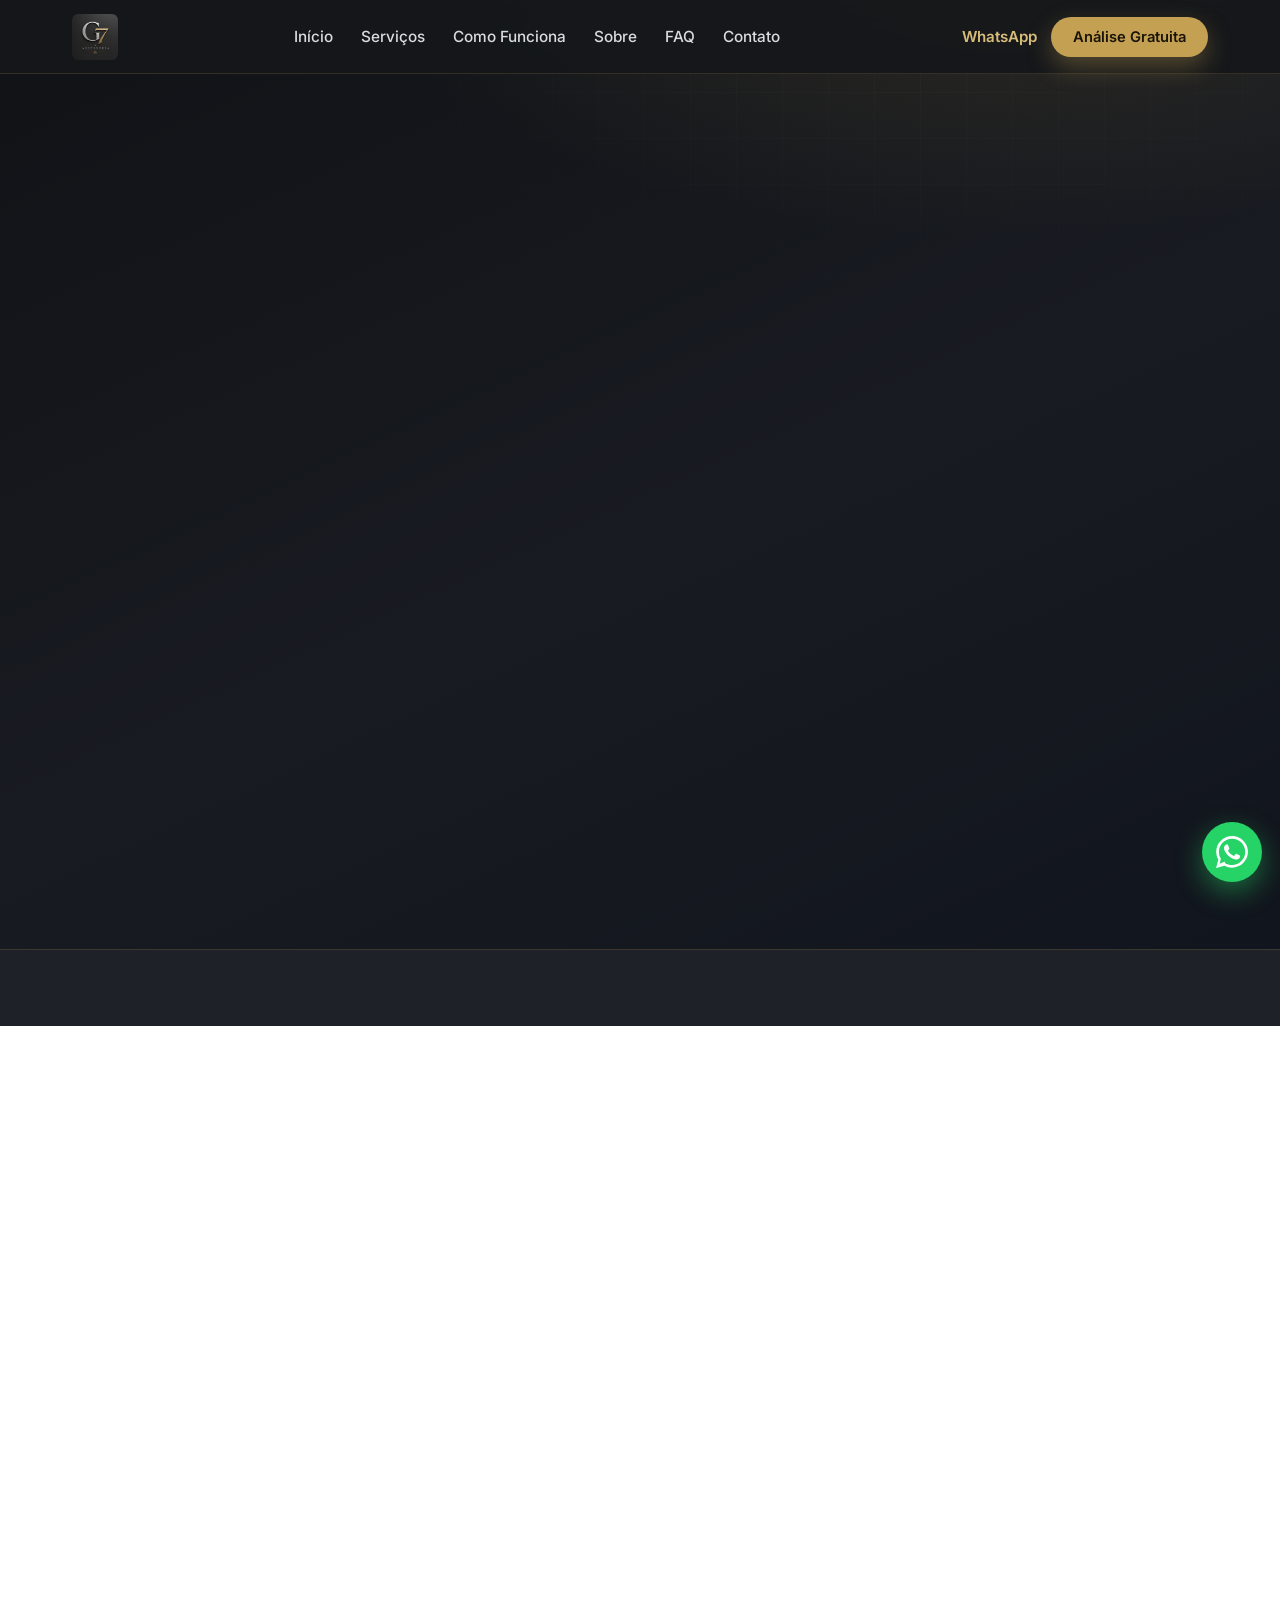
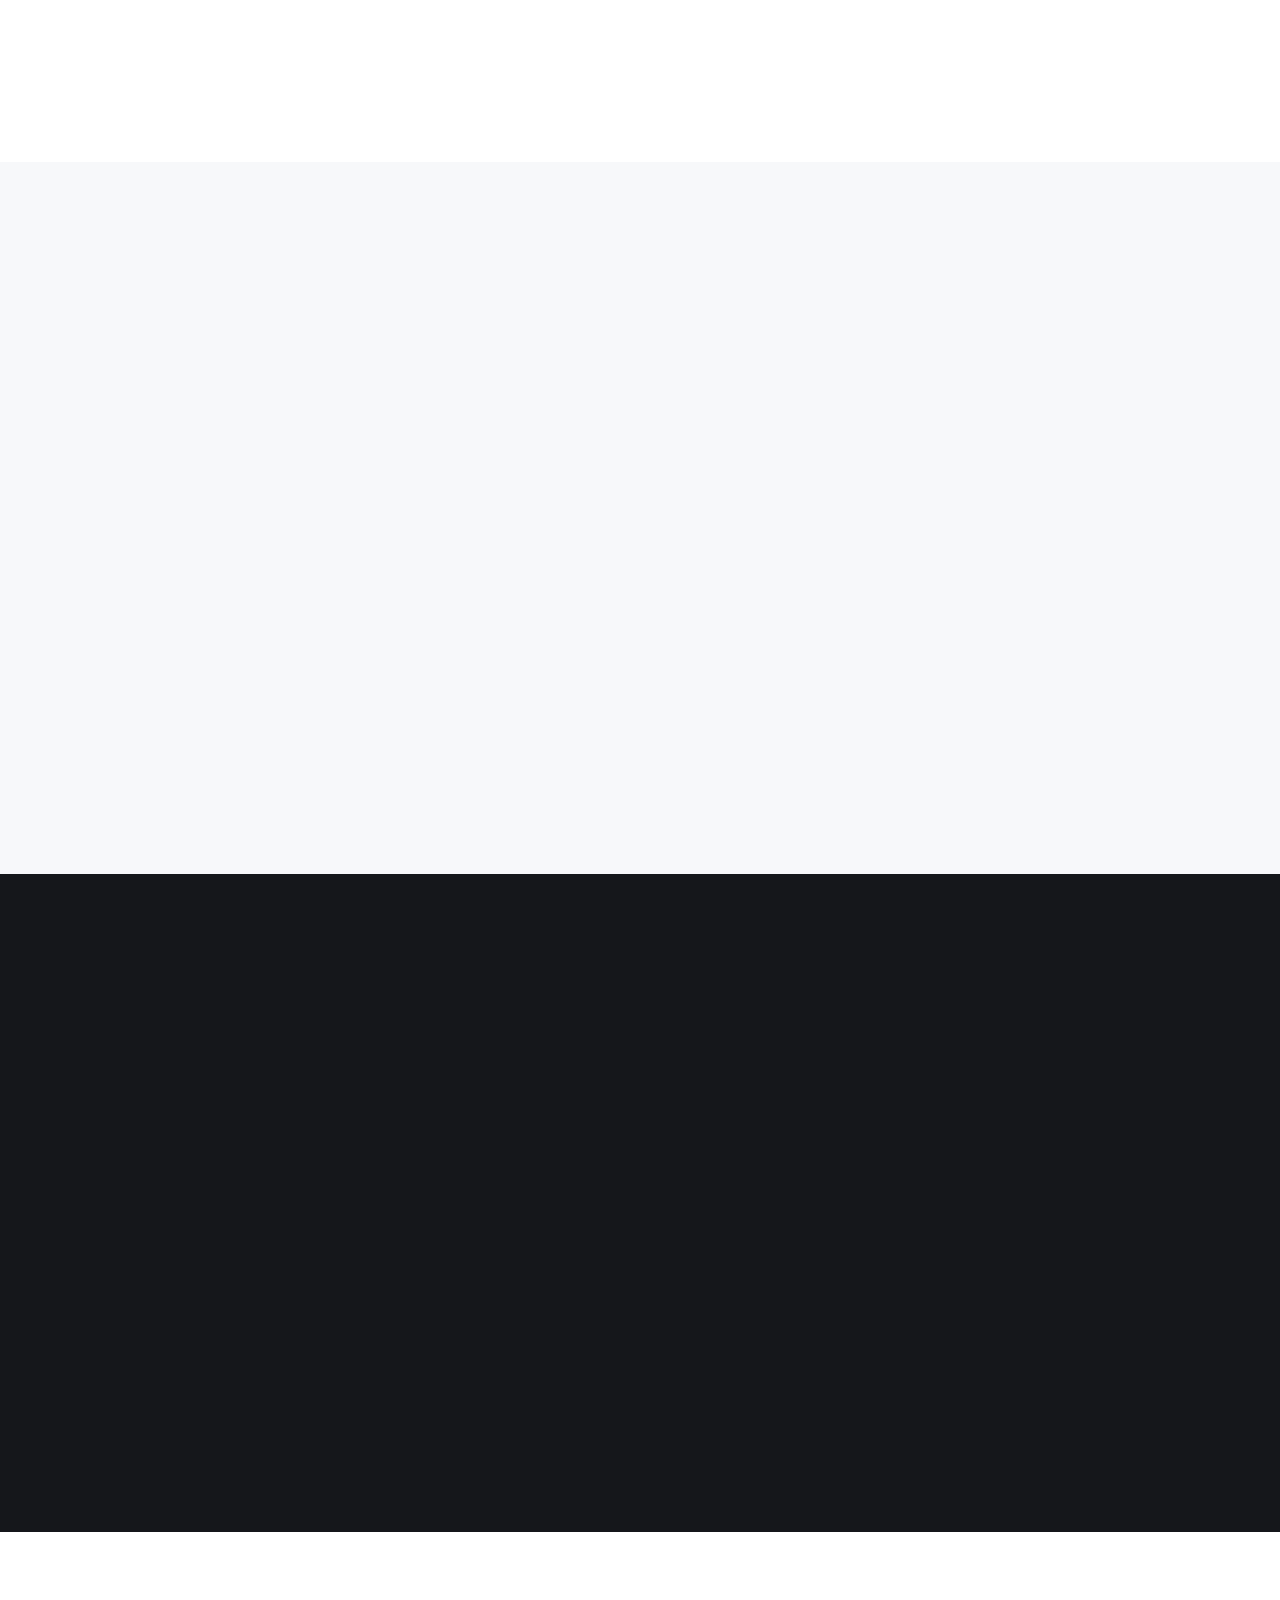
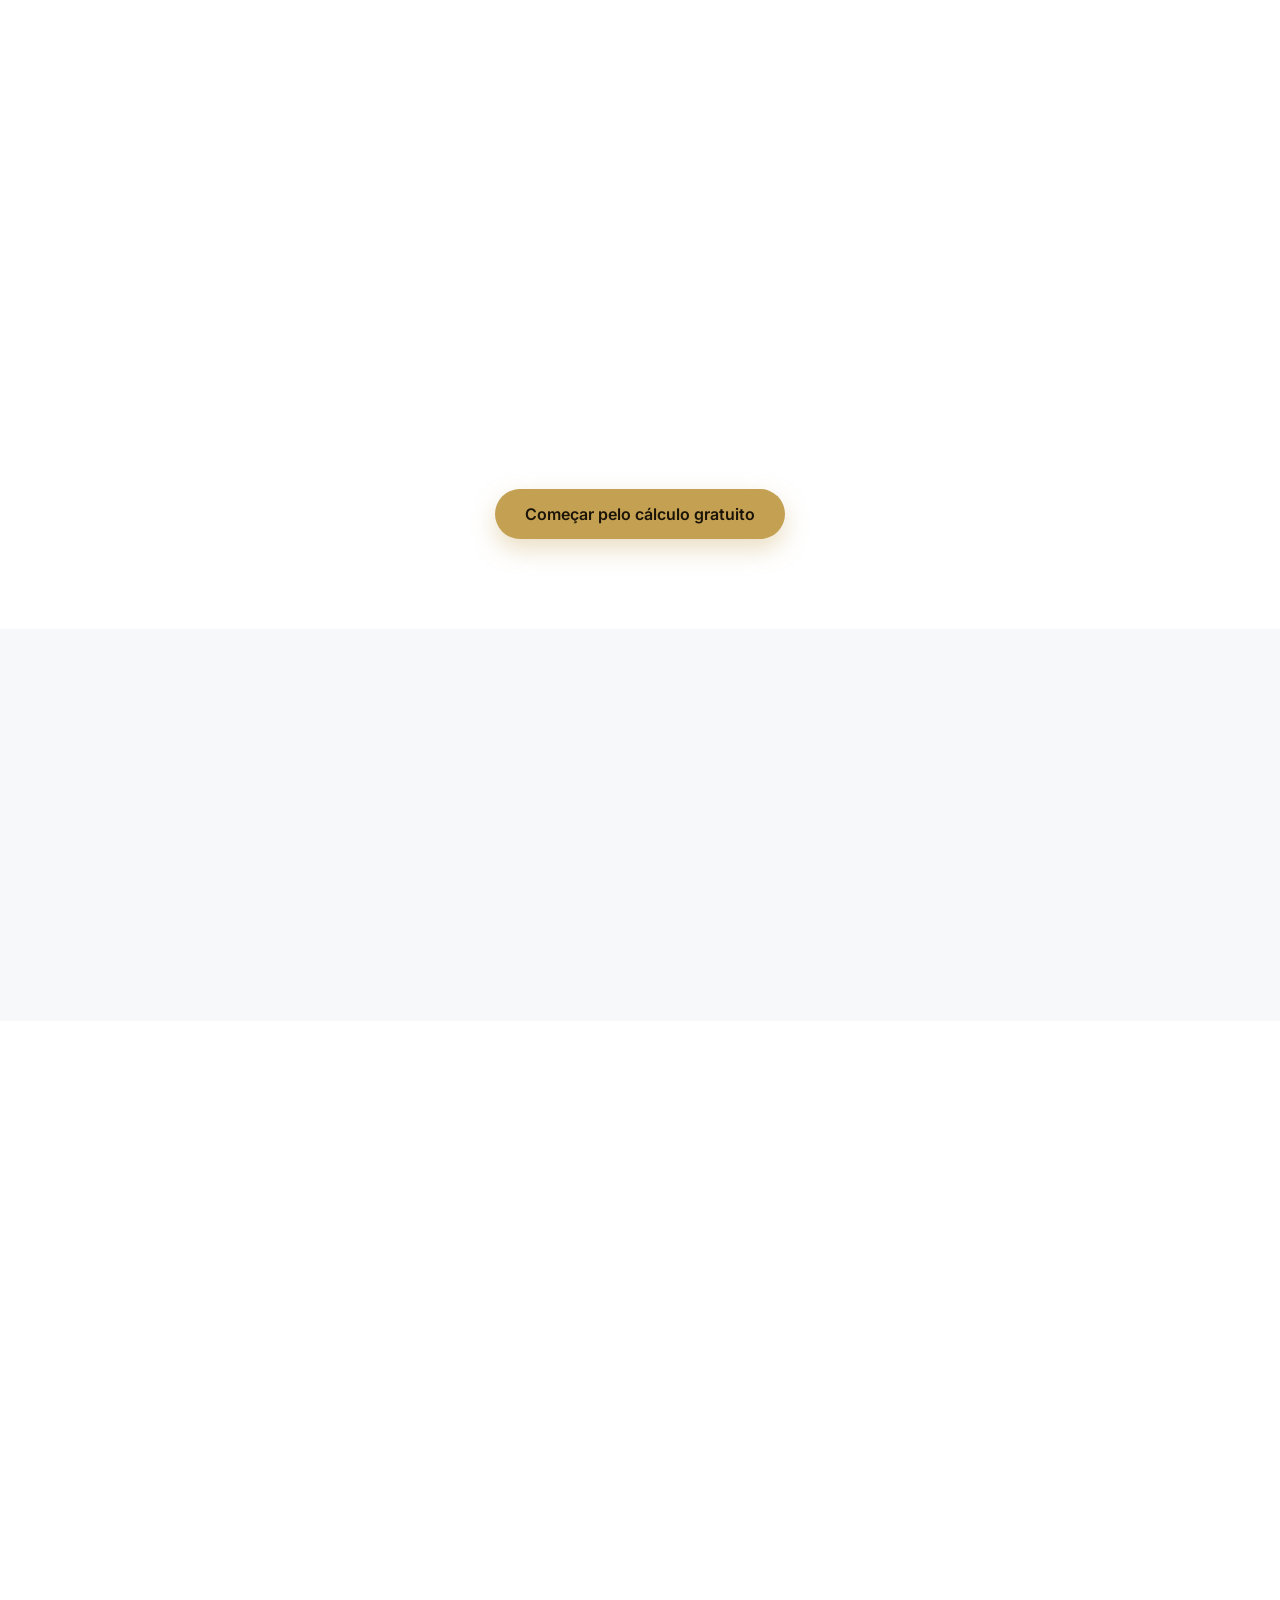
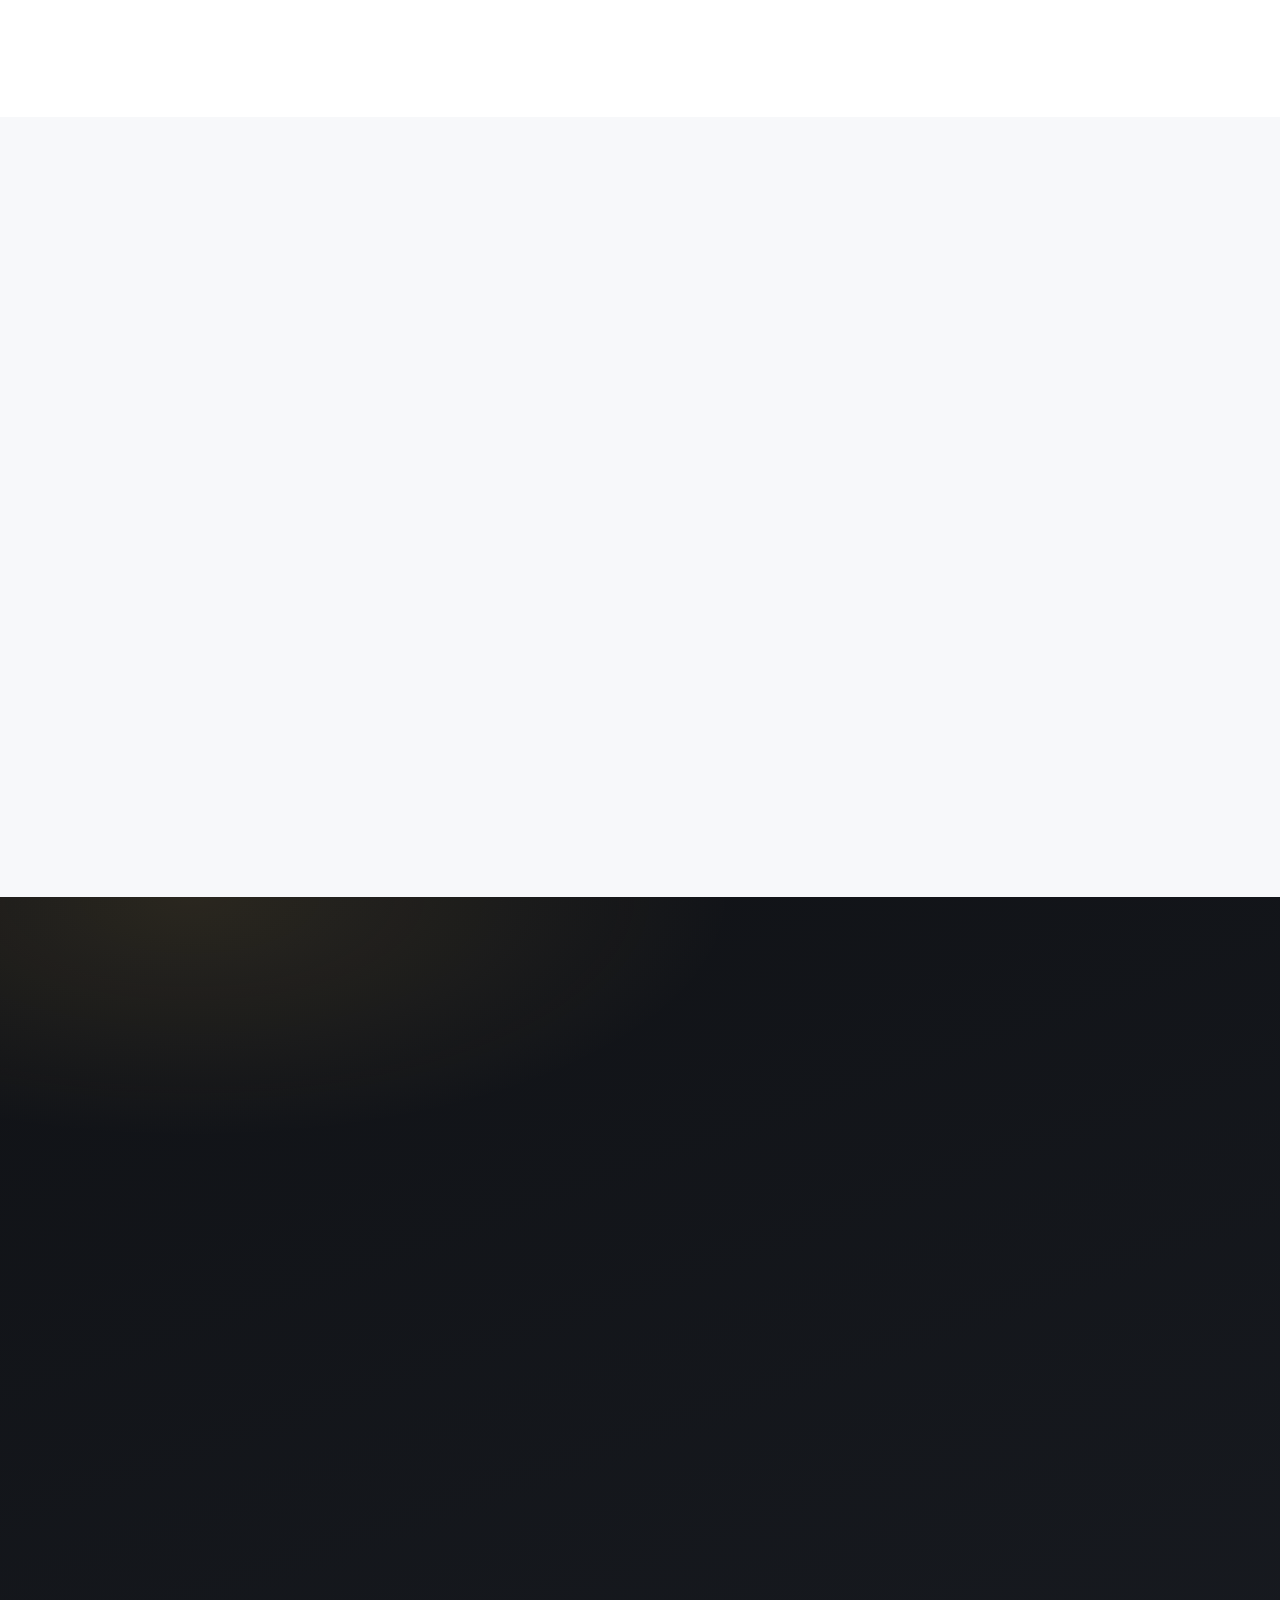
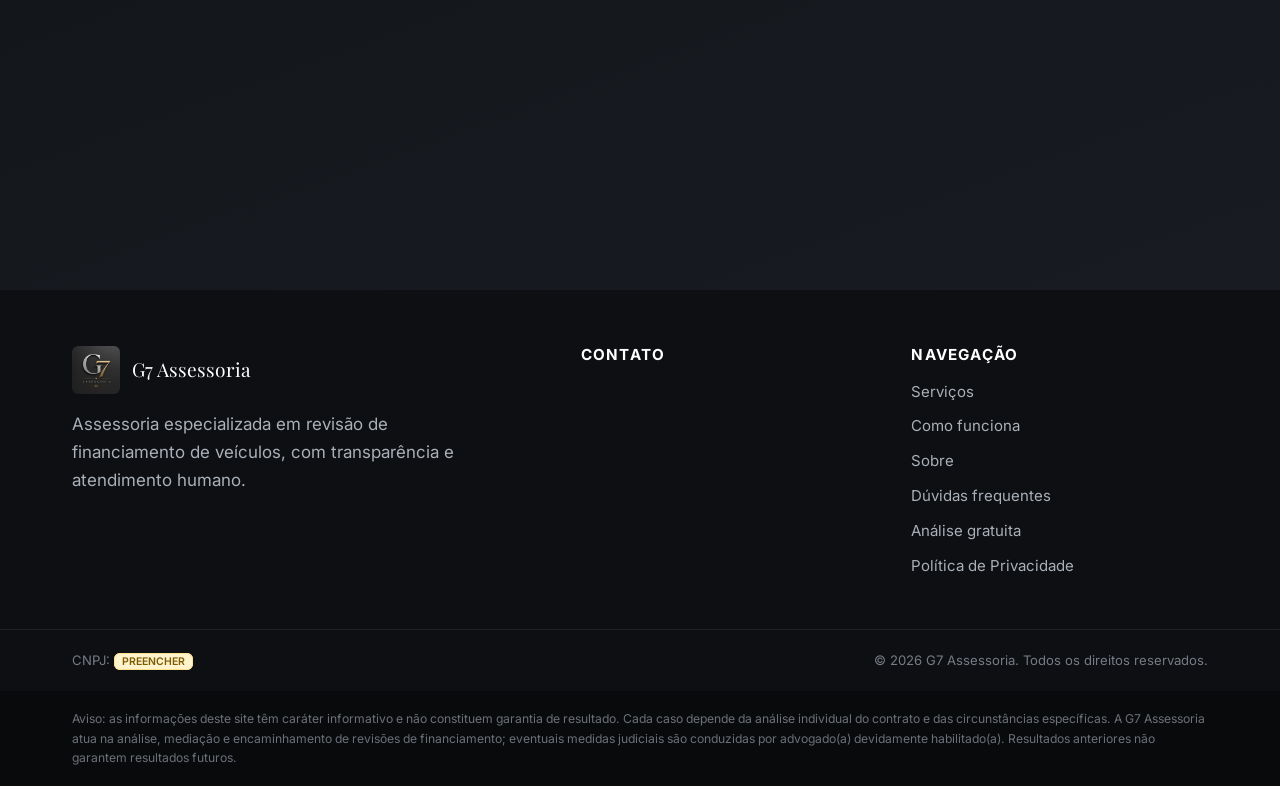
==== index.html @ 0d5e8b27 "Add files via upload" ====
<!DOCTYPE html>
<html lang="pt-BR">
<head>
  <meta charset="UTF-8" />
  <meta name="viewport" content="width=device-width, initial-scale=1.0" />

  <!-- ====================== SEO ====================== -->
  <title>G7 Assessoria | Revisão de Juros Abusivos em Financiamento de Veículos</title>
  <meta name="description" content="Paga juros abusivos no financiamento do seu carro? A G7 Assessoria faz a análise gratuita do seu contrato e atua em ação revisional, busca e apreensão, quitação com desconto e acordo com bancos. Fale agora." />
  <meta name="robots" content="index, follow" />
  <link rel="canonical" href="https://www.g7assessoria.com.br/" />
  <meta name="theme-color" content="#15171b" />

  <!-- Open Graph / redes sociais -->
  <meta property="og:type" content="website" />
  <meta property="og:locale" content="pt_BR" />
  <meta property="og:site_name" content="G7 Assessoria" />
  <meta property="og:title" content="Revisão de Juros Abusivos em Financiamento | G7 Assessoria" />
  <meta property="og:description" content="Análise gratuita do seu contrato de financiamento. Reduza parcelas, evite a perda do veículo e regularize sua situação com assessoria especializada." />
  <meta property="og:url" content="https://www.g7assessoria.com.br/" />
  <meta property="og:image" content="https://www.g7assessoria.com.br/./og-image.jpg" />
  <meta property="og:image:width" content="1200" />
  <meta property="og:image:height" content="630" />
  <meta name="twitter:card" content="summary_large_image" />
  <meta name="twitter:image" content="https://www.g7assessoria.com.br/./og-image.jpg" />

  <!-- Favicons -->
  <link rel="icon" href="./favicon.ico" sizes="any" />
  <link rel="icon" type="image/png" sizes="32x32" href="./favicon-32.png" />
  <link rel="apple-touch-icon" sizes="180x180" href="./favicon-180.png" />

  <!-- Fontes -->
  <link rel="preconnect" href="https://fonts.googleapis.com" />
  <link rel="preconnect" href="https://fonts.gstatic.com" crossorigin />
  <link href="https://fonts.googleapis.com/css2?family=Inter:wght@400;500;600;700&family=Playfair+Display:wght@600;700&display=swap" rel="stylesheet" />

  <link rel="stylesheet" href="styles.css" />

  <!-- ============ Dados estruturados (Schema.org) ============
       NOTA: telefone, e-mail, endereço e CNPJ são preenchidos pelo main.js
       a partir de config.js. Ajuste o JSON-LD ao publicar com dados reais. -->
  <script type="application/ld+json" id="schema-org">
  {
    "@context": "https://schema.org",
    "@type": "LegalService",
    "name": "G7 Assessoria",
    "description": "Assessoria e mediação em revisão de juros abusivos de financiamentos, com foco em financiamento de veículos.",
    "url": "https://www.g7assessoria.com.br/",
    "image": "https://www.g7assessoria.com.br/./logo-g7.jpeg",
    "priceRange": "Análise gratuita",
    "areaServed": "BR",
    "serviceType": ["Ação revisional", "Busca e apreensão", "Quitação de financiamento", "Mediação e acordo extrajudicial"]
  }
  </script>

  <!-- ============ Google Tag Manager (ID injetado por config.js) ============ -->
  <!-- O snippet completo é inserido automaticamente quando rastreamento.gtmId estiver preenchido em config.js -->
</head>

<body>
  <!-- GTM noscript (ativado via config) -->
  <noscript id="gtm-noscript"></noscript>

  <!-- ============================ HEADER ============================ -->
  <header class="header" id="topo">
    <div class="container header__inner">
      <a href="#topo" class="header__logo" aria-label="G7 Assessoria — início">
        <img src="./logo-g7.jpeg" alt="Logotipo G7 Assessoria" />
      </a>

      <nav class="nav" aria-label="Menu principal">
        <a href="#topo">Início</a>
        <a href="#servicos">Serviços</a>
        <a href="#como-funciona">Como Funciona</a>
        <a href="#sobre">Sobre</a>
        <a href="#faq">FAQ</a>
        <a href="#contato">Contato</a>
      </nav>

      <div class="header__cta">
        <a href="#" class="header__phone" data-wa-link aria-label="Falar no WhatsApp">
          <svg viewBox="0 0 24 24" fill="currentColor" aria-hidden="true"><path d="M.057 24l1.687-6.163a11.867 11.867 0 01-1.587-5.946C.16 5.335 5.495 0 12.05 0a11.82 11.82 0 018.413 3.488 11.82 11.82 0 013.48 8.414c-.003 6.557-5.338 11.892-11.893 11.892a11.9 11.9 0 01-5.688-1.448L.057 24zm6.597-3.807c1.676.995 3.276 1.591 5.392 1.592 5.448 0 9.886-4.434 9.889-9.885.002-5.462-4.415-9.89-9.881-9.892-5.452 0-9.887 4.434-9.889 9.884a9.86 9.86 0 001.51 5.26l-.999 3.648 3.978-1.607zm11.387-5.464c-.074-.124-.272-.198-.57-.347-.297-.149-1.758-.868-2.031-.967-.272-.099-.47-.149-.669.149-.198.297-.768.967-.941 1.165-.173.198-.347.223-.644.074-.297-.149-1.255-.462-2.39-1.475-.883-.788-1.48-1.761-1.653-2.059-.173-.297-.018-.458.13-.606.134-.133.297-.347.446-.521.151-.172.2-.296.3-.495.099-.198.05-.372-.025-.521-.075-.148-.669-1.611-.916-2.206-.242-.579-.487-.501-.669-.51l-.57-.01c-.198 0-.52.074-.792.372s-1.04 1.016-1.04 2.479 1.065 2.876 1.213 3.074c.149.198 2.095 3.2 5.076 4.487.709.306 1.263.489 1.694.626.712.226 1.36.194 1.872.118.571-.085 1.758-.719 2.006-1.413.247-.694.247-1.289.173-1.413z"/></svg>
          <span data-wa-display>WhatsApp</span>
        </a>
        <a href="#contato" class="btn btn--primary">Análise Gratuita</a>
      </div>

      <button class="burger" id="burger" aria-label="Abrir menu" aria-expanded="false" aria-controls="mobile-nav">
        <span></span><span></span><span></span>
      </button>
    </div>
  </header>

  <nav class="mobile-nav" id="mobile-nav" aria-label="Menu mobile">
    <a href="#topo">Início</a>
    <a href="#servicos">Serviços</a>
    <a href="#como-funciona">Como Funciona</a>
    <a href="#sobre">Sobre</a>
    <a href="#faq">FAQ</a>
    <a href="#contato">Contato</a>
    <a href="#contato" class="btn btn--primary btn--block">Análise Gratuita</a>
  </nav>

  <main>
    <!-- ============================ HERO ============================ -->
    <section class="hero">
      <div class="container hero__grid">
        <div class="hero__content reveal">
          <span class="hero__badge">
            <svg viewBox="0 0 24 24" fill="currentColor" aria-hidden="true"><path d="M12 1l9 4v6c0 5-3.8 9.7-9 11-5.2-1.3-9-6-9-11V5l9-4zm0 2.2L5 6.3V11c0 4 2.9 7.8 7 8.9 4.1-1.1 7-4.9 7-8.9V6.3l-7-3.1z"/></svg>
            Análise sem compromisso · Atendimento humano
          </span>
          <h1>Pare de pagar <em>juros abusivos</em> no financiamento do seu veículo</h1>
          <p class="hero__sub">Revisamos seu contrato, identificamos cobranças indevidas e buscamos a redução das parcelas — com transparência e acompanhamento do início ao fim. A primeira análise é gratuita.</p>
          <div class="hero__actions">
            <a href="#" class="btn btn--whatsapp" data-wa-link>
              <svg viewBox="0 0 24 24" fill="currentColor" aria-hidden="true"><path d="M.057 24l1.687-6.163a11.867 11.867 0 01-1.587-5.946C.16 5.335 5.495 0 12.05 0a11.82 11.82 0 018.413 3.488 11.82 11.82 0 013.48 8.414c-.003 6.557-5.338 11.892-11.893 11.892a11.9 11.9 0 01-5.688-1.448L.057 24zm6.597-3.807c1.676.995 3.276 1.591 5.392 1.592 5.448 0 9.886-4.434 9.889-9.885.002-5.462-4.415-9.89-9.881-9.892-5.452 0-9.887 4.434-9.889 9.884a9.86 9.86 0 001.51 5.26l-.999 3.648 3.978-1.607zm11.387-5.464c-.074-.124-.272-.198-.57-.347-.297-.149-1.758-.868-2.031-.967-.272-.099-.47-.149-.669.149-.198.297-.768.967-.941 1.165-.173.198-.347.223-.644.074-.297-.149-1.255-.462-2.39-1.475-.883-.788-1.48-1.761-1.653-2.059-.173-.297-.018-.458.13-.606.134-.133.297-.347.446-.521.151-.172.2-.296.3-.495.099-.198.05-.372-.025-.521-.075-.148-.669-1.611-.916-2.206-.242-.579-.487-.501-.669-.51l-.57-.01c-.198 0-.52.074-.792.372s-1.04 1.016-1.04 2.479 1.065 2.876 1.213 3.074c.149.198 2.095 3.2 5.076 4.487.709.306 1.263.489 1.694.626.712.226 1.36.194 1.872.118.571-.085 1.758-.719 2.006-1.413.247-.694.247-1.289.173-1.413z"/></svg>
              Falar no WhatsApp
            </a>
            <a href="#contato" class="btn btn--ghost">Solicitar análise gratuita</a>
          </div>
          <div class="hero__seals">
            <span class="hero__seal"><svg viewBox="0 0 24 24" fill="none" stroke="currentColor" stroke-width="2"><path d="M20 6L9 17l-5-5"/></svg> Sem custo para analisar seu contrato</span>
            <span class="hero__seal"><svg viewBox="0 0 24 24" fill="none" stroke="currentColor" stroke-width="2"><path d="M12 1l9 4v6c0 5-3.8 9.7-9 11-5.2-1.3-9-6-9-11V5l9-4z"/></svg> Seus dados protegidos (LGPD)</span>
            <span class="hero__seal"><svg viewBox="0 0 24 24" fill="none" stroke="currentColor" stroke-width="2"><circle cx="12" cy="12" r="9"/><path d="M12 7v5l3 2"/></svg> Atendimento rápido e direto</span>
          </div>
        </div>

        <aside class="hero__visual reveal" aria-label="Resumo da revisão">
          <div class="card-title">O que a revisão pode incluir</div>
          <div class="hero__stat-row"><i class="hr-ico"><svg viewBox="0 0 24 24" fill="none" stroke="currentColor" stroke-width="2"><path d="M3 17l6-6 4 4 8-8M21 7v6m0-6h-6"/></svg></i><span>Redução do valor das parcelas em casos de juros acima do praticado pelo mercado</span></div>
          <div class="hero__stat-row"><i class="hr-ico"><svg viewBox="0 0 24 24" fill="none" stroke="currentColor" stroke-width="2"><rect x="3" y="11" width="18" height="10" rx="2"/><path d="M7 11V7a5 5 0 0110 0v4"/></svg></i><span>Suspensão de busca e apreensão e defesa do seu veículo</span></div>
          <div class="hero__stat-row"><i class="hr-ico"><svg viewBox="0 0 24 24" fill="none" stroke="currentColor" stroke-width="2"><path d="M12 1v22M17 5H9.5a3.5 3.5 0 000 7h5a3.5 3.5 0 010 7H6"/></svg></i><span>Quitação do financiamento com possibilidade de desconto</span></div>
          <div class="hero__stat-row"><i class="hr-ico"><svg viewBox="0 0 24 24" fill="none" stroke="currentColor" stroke-width="2"><path d="M17 11a5 5 0 10-10 0M2 21a8 8 0 0120 0M9 7h6"/></svg></i><span>Acordo direto com o banco por mediação extrajudicial</span></div>
          <p class="hero__placeholder-note">Os resultados variam conforme a análise de cada contrato.</p>
        </aside>
      </div>
    </section>

    <!-- ===================== BARRA DE CREDIBILIDADE ===================== -->
    <section class="credbar" aria-label="Indicadores de credibilidade">
      <div class="container">
        <div class="credbar__grid reveal" id="credbar-grid">
          <!-- Conteúdo gerado por main.js a partir de config.estatisticas.
               Se as estatísticas reais não estiverem ativadas, mostra mensagens
               qualitativas honestas (sem números inventados). -->
        </div>
      </div>
    </section>

    <!-- ============================ PROBLEMA ============================ -->
    <section class="section" id="problema">
      <div class="container problem__grid">
        <div class="reveal">
          <span class="eyebrow">Entenda o problema</span>
          <h2>O que são juros abusivos no financiamento?</h2>
          <p class="lead">Muitos contratos de financiamento de veículos trazem taxas de juros acima da média praticada pelo mercado e cobranças que nem sempre são devidas. Com o tempo, isso faz a dívida crescer muito além do valor real do bem.</p>
          <ul class="problem__list">
            <li><svg viewBox="0 0 24 24" fill="none" stroke="currentColor" stroke-width="2"><path d="M12 9v4m0 4h.01M10.3 3.9L1.8 18a2 2 0 001.7 3h17a2 2 0 001.7-3L14.7 3.9a2 2 0 00-3.4 0z"/></svg> Taxa de juros acima do índice médio divulgado pelo Banco Central</li>
            <li><svg viewBox="0 0 24 24" fill="none" stroke="currentColor" stroke-width="2"><path d="M12 9v4m0 4h.01M10.3 3.9L1.8 18a2 2 0 001.7 3h17a2 2 0 001.7-3L14.7 3.9a2 2 0 00-3.4 0z"/></svg> Tarifas e seguros embutidos sem informação clara (TAC, registro, seguros)</li>
            <li><svg viewBox="0 0 24 24" fill="none" stroke="currentColor" stroke-width="2"><path d="M12 9v4m0 4h.01M10.3 3.9L1.8 18a2 2 0 001.7 3h17a2 2 0 001.7-3L14.7 3.9a2 2 0 00-3.4 0z"/></svg> Capitalização de juros (juros sobre juros) sem previsão adequada</li>
            <li><svg viewBox="0 0 24 24" fill="none" stroke="currentColor" stroke-width="2"><path d="M12 9v4m0 4h.01M10.3 3.9L1.8 18a2 2 0 001.7 3h17a2 2 0 001.7-3L14.7 3.9a2 2 0 00-3.4 0z"/></svg> Parcelas que pesam cada vez mais no orçamento e risco de busca e apreensão</li>
          </ul>
          <a href="#contato" class="btn btn--primary">Quero saber se pago juros abusivos</a>
        </div>
        <div class="fact-box reveal">
          <h3>Como saber se o seu caso se aplica?</h3>
          <p>Só é possível confirmar abusividade analisando o seu contrato e comparando a taxa cobrada com a média de mercado da época da contratação.</p>
          <p>Por isso oferecemos a <strong>análise gratuita</strong>: avaliamos o seu contrato, explicamos de forma simples o que encontramos e só seguimos adiante se houver fundamento — sempre com a sua decisão.</p>
          <p style="margin:0;"><strong>Sem análise, ninguém pode prometer redução.</strong> Desconfie de quem garante resultado antes de olhar o contrato.</p>
        </div>
      </div>
    </section>

    <!-- ============================ SERVIÇOS ============================ -->
    <section class="section bg-light" id="servicos">
      <div class="container">
        <div class="center reveal" style="margin-bottom:42px;">
          <span class="eyebrow">Nossos serviços</span>
          <h2>Como podemos ajudar você</h2>
          <p class="lead">Atuação especializada em todas as frentes da revisão de financiamento de veículos.</p>
        </div>
        <div class="grid grid--4">
          <article class="card reveal">
            <div class="card__icon"><svg viewBox="0 0 24 24" fill="none" stroke="currentColor" stroke-width="1.8"><path d="M3 6h18M7 12h10M10 18h4"/></svg></div>
            <h3>Ação Revisional</h3>
            <p>Revisão judicial do contrato para questionar juros e tarifas abusivas e buscar a redução das parcelas e do saldo devedor.</p>
          </article>
          <article class="card reveal">
            <div class="card__icon"><svg viewBox="0 0 24 24" fill="none" stroke="currentColor" stroke-width="1.8"><rect x="3" y="11" width="18" height="10" rx="2"/><path d="M7 11V7a5 5 0 0110 0v4"/></svg></div>
            <h3>Busca e Apreensão</h3>
            <p>Atuação para suspender a busca e apreensão e defender a permanência do veículo com você enquanto o caso é discutido.</p>
          </article>
          <article class="card reveal">
            <div class="card__icon"><svg viewBox="0 0 24 24" fill="none" stroke="currentColor" stroke-width="1.8"><path d="M12 1v22M17 5H9.5a3.5 3.5 0 000 7h5a3.5 3.5 0 010 7H6"/></svg></div>
            <h3>Quitação de Financiamento</h3>
            <p>Negociação para quitar o financiamento de forma antecipada, com possibilidade de desconto sobre o saldo devedor.</p>
          </article>
          <article class="card reveal">
            <div class="card__icon"><svg viewBox="0 0 24 24" fill="none" stroke="currentColor" stroke-width="1.8"><path d="M17 11a5 5 0 10-10 0M2 21a8 8 0 0120 0M9 7h6"/></svg></div>
            <h3>Mediação e Acordo</h3>
            <p>Negociação direta com bancos e financeiras por via extrajudicial, buscando um acordo mais rápido e equilibrado.</p>
          </article>
        </div>
      </div>
    </section>

    <!-- ============================ BENEFÍCIOS ============================ -->
    <section class="section bg-dark" id="beneficios">
      <div class="container">
        <div class="center reveal" style="margin-bottom:42px;">
          <span class="eyebrow">Por que revisar</span>
          <h2>O que você pode conquistar</h2>
          <p class="lead" style="color:#c0c4cb;">Benefícios possíveis quando o contrato apresenta cobranças indevidas — cada caso depende da análise.</p>
        </div>
        <div class="grid grid--2">
          <div class="benefit reveal">
            <div class="benefit__icon"><svg viewBox="0 0 24 24" fill="none" stroke="currentColor" stroke-width="1.8"><path d="M12 1v22M17 5H9.5a3.5 3.5 0 000 7h5a3.5 3.5 0 010 7H6"/></svg></div>
            <div><h3>Economia real</h3><p>Possível redução das parcelas e do total pago, retirando do contrato o que é cobrado indevidamente.</p></div>
          </div>
          <div class="benefit reveal">
            <div class="benefit__icon"><svg viewBox="0 0 24 24" fill="none" stroke="currentColor" stroke-width="1.8"><path d="M5 11l1.5-4.5A2 2 0 018.4 5h7.2a2 2 0 011.9 1.5L19 11m-14 0h14m-14 0v6m14-6v6M7 17h.01M17 17h.01"/></svg></div>
            <div><h3>Não perder o veículo</h3><p>Atuação para suspender a busca e apreensão e manter o carro com você enquanto o caso é resolvido.</p></div>
          </div>
          <div class="benefit reveal">
            <div class="benefit__icon"><svg viewBox="0 0 24 24" fill="none" stroke="currentColor" stroke-width="1.8"><path d="M20 6L9 17l-5-5"/></svg></div>
            <div><h3>Sair da dívida</h3><p>Caminhos para renegociar, quitar com desconto ou reorganizar o financiamento de forma sustentável.</p></div>
          </div>
          <div class="benefit reveal">
            <div class="benefit__icon"><svg viewBox="0 0 24 24" fill="none" stroke="currentColor" stroke-width="1.8"><path d="M9 11l3 3L22 4M21 12v7a2 2 0 01-2 2H5a2 2 0 01-2-2V5a2 2 0 012-2h11"/></svg></div>
            <div><h3>Regularizar a situação</h3><p>Recuperar a tranquilidade financeira e voltar a ter previsibilidade no orçamento da família.</p></div>
          </div>
        </div>
      </div>
    </section>

    <!-- ============================ COMO FUNCIONA ============================ -->
    <section class="section" id="como-funciona">
      <div class="container">
        <div class="center reveal" style="margin-bottom:42px;">
          <span class="eyebrow">Passo a passo</span>
          <h2>Como funciona, do início ao acordo</h2>
          <p class="lead">Um processo simples e transparente. Você acompanha cada etapa.</p>
        </div>
        <div class="steps">
          <div class="step reveal"><div class="step__num">1</div><h3>Cálculo gratuito</h3><p>Você envia os dados do financiamento e fazemos o cálculo inicial sem nenhum custo.</p></div>
          <div class="step reveal"><div class="step__num">2</div><h3>Análise do contrato</h3><p>Avaliamos o contrato, comparamos as taxas e identificamos eventuais cobranças indevidas.</p></div>
          <div class="step reveal"><div class="step__num">3</div><h3>Proposta clara</h3><p>Explicamos o que encontramos, os caminhos possíveis e os custos — sem letras miúdas.</p></div>
          <div class="step reveal"><div class="step__num">4</div><h3>Acordo ou ação</h3><p>Com sua autorização, buscamos o acordo com o banco ou damos entrada na medida adequada.</p></div>
        </div>
        <div class="center" style="margin-top:36px;">
          <a href="#contato" class="btn btn--primary">Começar pelo cálculo gratuito</a>
        </div>
      </div>
    </section>

    <!-- ============================ PROVA SOCIAL ============================ -->
    <section class="section bg-light" id="depoimentos">
      <div class="container">
        <div class="center reveal" style="margin-bottom:42px;">
          <span class="eyebrow">Quem já foi atendido</span>
          <h2>Depoimentos de clientes</h2>
          <p class="lead">Histórias reais de pessoas que recuperaram o controle da sua situação financeira.</p>
        </div>
        <div id="depoimentos-grid" class="grid grid--3 reveal">
          <!-- Preenchido por main.js a partir de config.depoimentos.
               Enquanto não houver depoimentos REAIS e AUTORIZADOS, mostra um aviso. -->
        </div>
      </div>
    </section>

    <!-- ============================ SOBRE ============================ -->
    <section class="section" id="sobre">
      <div class="container about__grid">
        <div class="reveal">
          <span class="eyebrow">Sobre a G7 Assessoria</span>
          <h2>Seriedade e transparência em cada caso</h2>
          <p class="lead">A G7 Assessoria nasceu para oferecer um atendimento diferente em um setor marcado pela desconfiança: análise honesta, linguagem clara e nenhuma promessa que não possa ser cumprida.</p>
          <p>Trabalhamos lado a lado com quem está endividado ou em risco de perder o veículo, sempre explicando cada passo antes de qualquer decisão. Nosso compromisso é com a sua confiança.</p>
          <ul class="about__points">
            <li><svg viewBox="0 0 24 24" fill="none" stroke="currentColor" stroke-width="2"><path d="M20 6L9 17l-5-5"/></svg> Análise gratuita e sem compromisso do seu contrato</li>
            <li><svg viewBox="0 0 24 24" fill="none" stroke="currentColor" stroke-width="2"><path d="M20 6L9 17l-5-5"/></svg> Comunicação clara, sem promessas irreais</li>
            <li><svg viewBox="0 0 24 24" fill="none" stroke="currentColor" stroke-width="2"><path d="M20 6L9 17l-5-5"/></svg> Acompanhamento humano em todas as etapas</li>
          </ul>
          <!-- Bloco do responsável técnico (OAB) — exibido por main.js se preenchido em config -->
          <div id="oab-badge-wrap"></div>
        </div>
        <div class="about__visual reveal">
          <div class="mission-label">Nossa missão</div>
          <blockquote>Devolver tranquilidade financeira a quem se sente sufocado por um financiamento, com transparência total e respeito em cada atendimento.</blockquote>
        </div>
      </div>
    </section>

    <!-- ============================ FAQ ============================ -->
    <section class="section bg-light" id="faq">
      <div class="container">
        <div class="center reveal" style="margin-bottom:42px;">
          <span class="eyebrow">Dúvidas frequentes</span>
          <h2>Perguntas que recebemos</h2>
        </div>
        <div class="faq reveal">
          <div class="faq__item">
            <button class="faq__q" aria-expanded="false">É seguro? Como sei que não é golpe?
              <svg class="chev" viewBox="0 0 24 24" fill="none" stroke="currentColor" stroke-width="2"><path d="M6 9l6 6 6-6"/></svg></button>
            <div class="faq__a"><div class="faq__a-inner">Desconfiar é saudável neste mercado. Por isso a nossa análise é gratuita e sem compromisso, explicamos tudo por escrito e você só decide seguir depois de entender os caminhos e os custos. Não pedimos pagamentos adiantados sem antes apresentar uma proposta clara.</div></div>
          </div>
          <div class="faq__item">
            <button class="faq__q" aria-expanded="false">Quanto custa?
              <svg class="chev" viewBox="0 0 24 24" fill="none" stroke="currentColor" stroke-width="2"><path d="M6 9l6 6 6-6"/></svg></button>
            <div class="faq__a"><div class="faq__a-inner">A análise inicial do seu contrato é gratuita. Caso exista fundamento e você decida seguir, apresentamos os valores de forma transparente antes de qualquer compromisso. Você só avança se concordar com as condições.</div></div>
          </div>
          <div class="faq__item">
            <button class="faq__q" aria-expanded="false">Preciso estar com a parcela atrasada?
              <svg class="chev" viewBox="0 0 24 24" fill="none" stroke="currentColor" stroke-width="2"><path d="M6 9l6 6 6-6"/></svg></button>
            <div class="faq__a"><div class="faq__a-inner">Não. A revisão pode ser feita com as parcelas em dia, atrasadas ou até em caso de busca e apreensão já iniciada. O que define a possibilidade é o conteúdo do contrato, não o atraso.</div></div>
          </div>
          <div class="faq__item">
            <button class="faq__q" aria-expanded="false">Quanto tempo demora?
              <svg class="chev" viewBox="0 0 24 24" fill="none" stroke="currentColor" stroke-width="2"><path d="M6 9l6 6 6-6"/></svg></button>
            <div class="faq__a"><div class="faq__a-inner">A análise inicial é rápida, normalmente em poucos dias úteis. Já o prazo de um acordo ou de uma ação varia conforme o caso, o banco e, quando houver processo, o andamento na Justiça. Explicamos a expectativa real para a sua situação.</div></div>
          </div>
          <div class="faq__item">
            <button class="faq__q" aria-expanded="false">Funciona para qualquer banco ou financeira?
              <svg class="chev" viewBox="0 0 24 24" fill="none" stroke="currentColor" stroke-width="2"><path d="M6 9l6 6 6-6"/></svg></button>
            <div class="faq__a"><div class="faq__a-inner">Sim. A revisão se aplica a contratos das principais instituições financeiras. O ponto central é a análise das cláusulas e taxas do seu contrato específico, independentemente do banco.</div></div>
          </div>
          <div class="faq__item">
            <button class="faq__q" aria-expanded="false">E se eu já sofri busca e apreensão?
              <svg class="chev" viewBox="0 0 24 24" fill="none" stroke="currentColor" stroke-width="2"><path d="M6 9l6 6 6-6"/></svg></button>
            <div class="faq__a"><div class="faq__a-inner">Mesmo nessa situação ainda pode haver caminhos para defender a permanência do veículo ou discutir a dívida. O ideal é falar com a gente o quanto antes, porque os prazos podem ser curtos.</div></div>
          </div>
        </div>
      </div>
    </section>

    <!-- ===================== CTA FINAL + FORMULÁRIO ===================== -->
    <section class="section cta" id="contato">
      <div class="container cta__grid">
        <div class="reveal">
          <span class="eyebrow">Análise gratuita</span>
          <h2>Descubra hoje se você paga juros abusivos</h2>
          <p class="lead" style="color:#c8ccd3;">Preencha os dados do seu financiamento. Faremos a análise inicial sem custo e entraremos em contato pelo WhatsApp para explicar os próximos passos.</p>
          <ul class="cta__benefits">
            <li><svg viewBox="0 0 24 24" fill="none" stroke="currentColor" stroke-width="2"><path d="M20 6L9 17l-5-5"/></svg> Resposta rápida e atendimento humano</li>
            <li><svg viewBox="0 0 24 24" fill="none" stroke="currentColor" stroke-width="2"><path d="M20 6L9 17l-5-5"/></svg> Sem compromisso e sem pegadinhas</li>
            <li><svg viewBox="0 0 24 24" fill="none" stroke="currentColor" stroke-width="2"><path d="M20 6L9 17l-5-5"/></svg> Seus dados tratados conforme a LGPD</li>
          </ul>
          <p style="margin-top:24px;">Prefere falar agora?
            <a href="#" data-wa-link style="color:var(--gold-light); font-weight:600; text-decoration:underline;">Chamar no WhatsApp</a>
          </p>
        </div>

        <div class="form-card reveal">
          <h3>Solicitar análise gratuita</h3>
          <p class="form-sub">Leva menos de 1 minuto. Campos com <span style="color:#c0392b">*</span> são obrigatórios.</p>
          <form id="lead-form" novalidate>
            <div class="field">
              <label for="nome">Nome completo <span class="req">*</span></label>
              <input type="text" id="nome" name="nome" autocomplete="name" required />
            </div>
            <div class="field">
              <label for="whatsapp">WhatsApp com DDD <span class="req">*</span></label>
              <input type="tel" id="whatsapp" name="whatsapp" placeholder="(00) 00000-0000" autocomplete="tel" required />
            </div>
            <div class="field">
              <label for="banco">Banco do financiamento <span class="req">*</span></label>
              <input type="text" id="banco" name="banco" placeholder="Ex.: Banco do Brasil, Itaú, BV, Santander..." required />
            </div>
            <div class="field-row">
              <div class="field">
                <label for="valor-financiado">Valor financiado</label>
                <input type="text" id="valor-financiado" name="valor_financiado" inputmode="numeric" placeholder="R$" />
              </div>
              <div class="field">
                <label for="valor-parcela">Valor da parcela</label>
                <input type="text" id="valor-parcela" name="valor_parcela" inputmode="numeric" placeholder="R$" />
              </div>
            </div>
            <div class="field">
              <label for="possui-veiculo">Já possui veículo financiado? <span class="req">*</span></label>
              <select id="possui-veiculo" name="possui_veiculo" required>
                <option value="">Selecione</option>
                <option value="Sim">Sim</option>
                <option value="Não">Não</option>
              </select>
            </div>
            <label class="consent">
              <input type="checkbox" id="consent" name="consent" required />
              <span>Autorizo a G7 Assessoria a entrar em contato e a tratar meus dados para fins desta análise, conforme a <a href="privacidade.html" target="_blank" rel="noopener">Política de Privacidade</a> e a LGPD (Lei nº 13.709/2018).</span>
            </label>
            <p class="form-error" id="form-error">Por favor, preencha os campos obrigatórios e aceite os termos.</p>
            <button type="submit" class="btn btn--whatsapp btn--block">
              <svg viewBox="0 0 24 24" fill="currentColor" aria-hidden="true"><path d="M.057 24l1.687-6.163a11.867 11.867 0 01-1.587-5.946C.16 5.335 5.495 0 12.05 0a11.82 11.82 0 018.413 3.488 11.82 11.82 0 013.48 8.414c-.003 6.557-5.338 11.892-11.893 11.892a11.9 11.9 0 01-5.688-1.448L.057 24zm6.597-3.807c1.676.995 3.276 1.591 5.392 1.592 5.448 0 9.886-4.434 9.889-9.885.002-5.462-4.415-9.89-9.881-9.892-5.452 0-9.887 4.434-9.889 9.884a9.86 9.86 0 001.51 5.26l-.999 3.648 3.978-1.607zm11.387-5.464c-.074-.124-.272-.198-.57-.347-.297-.149-1.758-.868-2.031-.967-.272-.099-.47-.149-.669.149-.198.297-.768.967-.941 1.165-.173.198-.347.223-.644.074-.297-.149-1.255-.462-2.39-1.475-.883-.788-1.48-1.761-1.653-2.059-.173-.297-.018-.458.13-.606.134-.133.297-.347.446-.521.151-.172.2-.296.3-.495.099-.198.05-.372-.025-.521-.075-.148-.669-1.611-.916-2.206-.242-.579-.487-.501-.669-.51l-.57-.01c-.198 0-.52.074-.792.372s-1.04 1.016-1.04 2.479 1.065 2.876 1.213 3.074c.149.198 2.095 3.2 5.076 4.487.709.306 1.263.489 1.694.626.712.226 1.36.194 1.872.118.571-.085 1.758-.719 2.006-1.413.247-.694.247-1.289.173-1.413z"/></svg>
              Enviar e falar no WhatsApp
            </button>
            <p class="form-note">Ao enviar, abriremos o WhatsApp com seus dados já preenchidos. Resultados variam conforme a análise do contrato.</p>
          </form>
        </div>
      </div>
    </section>
  </main>

  <!-- ============================ FOOTER ============================ -->
  <footer class="footer">
    <div class="container footer__grid">
      <div>
        <div class="footer__logo">
          <img src="./logo-g7.jpeg" alt="Logotipo G7 Assessoria" />
          <span>G7 Assessoria</span>
        </div>
        <p style="max-width:38ch;">Assessoria especializada em revisão de financiamento de veículos, com transparência e atendimento humano.</p>
        <div class="footer__social" id="footer-social" aria-label="Redes sociais"></div>
      </div>

      <div>
        <h4>Contato</h4>
        <ul class="footer__contacts" id="footer-contacts">
          <!-- Preenchido por main.js a partir de config.contato -->
        </ul>
      </div>

      <div>
        <h4>Navegação</h4>
        <ul class="footer__links">
          <li><a href="#servicos">Serviços</a></li>
          <li><a href="#como-funciona">Como funciona</a></li>
          <li><a href="#sobre">Sobre</a></li>
          <li><a href="#faq">Dúvidas frequentes</a></li>
          <li><a href="#contato">Análise gratuita</a></li>
          <li><a href="privacidade.html">Política de Privacidade</a></li>
        </ul>
      </div>
    </div>

    <div class="footer__bottom">
      <div class="container">
        <span id="footer-cnpj">CNPJ: <span class="tpl-flag">PREENCHER</span></span>
        <span>&copy; <span id="footer-year">2026</span> G7 Assessoria. Todos os direitos reservados.</span>
      </div>
    </div>

    <div class="footer__disclaimer">
      <div class="container">
        <p style="margin:0;">Aviso: as informações deste site têm caráter informativo e não constituem garantia de resultado. Cada caso depende da análise individual do contrato e das circunstâncias específicas. A G7 Assessoria atua na análise, mediação e encaminhamento de revisões de financiamento; eventuais medidas judiciais são conduzidas por advogado(a) devidamente habilitado(a). Resultados anteriores não garantem resultados futuros.</p>
      </div>
    </div>
  </footer>

  <!-- ============================ WHATSAPP FLUTUANTE ============================ -->
  <a href="#" class="wa-float" data-wa-link aria-label="Falar no WhatsApp">
    <svg viewBox="0 0 24 24" fill="currentColor" aria-hidden="true"><path d="M.057 24l1.687-6.163a11.867 11.867 0 01-1.587-5.946C.16 5.335 5.495 0 12.05 0a11.82 11.82 0 018.413 3.488 11.82 11.82 0 013.48 8.414c-.003 6.557-5.338 11.892-11.893 11.892a11.9 11.9 0 01-5.688-1.448L.057 24zm6.597-3.807c1.676.995 3.276 1.591 5.392 1.592 5.448 0 9.886-4.434 9.889-9.885.002-5.462-4.415-9.89-9.881-9.892-5.452 0-9.887 4.434-9.889 9.884a9.86 9.86 0 001.51 5.26l-.999 3.648 3.978-1.607zm11.387-5.464c-.074-.124-.272-.198-.57-.347-.297-.149-1.758-.868-2.031-.967-.272-.099-.47-.149-.669.149-.198.297-.768.967-.941 1.165-.173.198-.347.223-.644.074-.297-.149-1.255-.462-2.39-1.475-.883-.788-1.48-1.761-1.653-2.059-.173-.297-.018-.458.13-.606.134-.133.297-.347.446-.521.151-.172.2-.296.3-.495.099-.198.05-.372-.025-.521-.075-.148-.669-1.611-.916-2.206-.242-.579-.487-.501-.669-.51l-.57-.01c-.198 0-.52.074-.792.372s-1.04 1.016-1.04 2.479 1.065 2.876 1.213 3.074c.149.198 2.095 3.2 5.076 4.487.709.306 1.263.489 1.694.626.712.226 1.36.194 1.872.118.571-.085 1.758-.719 2.006-1.413.247-.694.247-1.289.173-1.413z"/></svg>
  </a>

  <script src="config.js"></script>
  <script src="main.js"></script>
</body>
</html>
---- styles.css ----
/* =============================================================================
   G7 ASSESSORIA — Folha de estilo (mobile-first)
   As cores vêm de js/config.js e são aplicadas como variáveis CSS no carregamento.
   Os valores abaixo são apenas fallbacks caso o JS não execute.
   ========================================================================== */

:root {
  --dark: #15171b;
  --dark-2: #1e2128;
  --gold: #c4a052;
  --gold-light: #d8bd7a;
  --silver: #c9cdd2;
  --navy: #0f2440;
  --bg-light: #f7f8fa;
  --text: #1f2228;
  --text-muted: #5a6270;
  --white: #ffffff;

  --maxw: 1180px;
  --radius: 14px;
  --shadow-sm: 0 2px 10px rgba(15, 23, 42, .06);
  --shadow-md: 0 12px 32px rgba(15, 23, 42, .10);
  --shadow-lg: 0 24px 60px rgba(15, 23, 42, .16);
  --font-head: "Playfair Display", Georgia, "Times New Roman", serif;
  --font-body: "Inter", system-ui, -apple-system, Segoe UI, Roboto, sans-serif;
  --header-h: 74px;
}

/* --- Reset ----------------------------------------------------------------*/
*, *::before, *::after { box-sizing: border-box; }
html { scroll-behavior: smooth; scroll-padding-top: var(--header-h); -webkit-text-size-adjust: 100%; }
body {
  margin: 0;
  font-family: var(--font-body);
  color: var(--text);
  background: var(--white);
  line-height: 1.65;
  font-size: 17px;
  -webkit-font-smoothing: antialiased;
}
img { max-width: 100%; height: auto; display: block; }
a { color: inherit; text-decoration: none; }
ul { margin: 0; padding: 0; list-style: none; }
h1, h2, h3, h4 { font-family: var(--font-head); font-weight: 700; line-height: 1.18; margin: 0 0 .5em; letter-spacing: .2px; }
h1 { font-size: clamp(2rem, 5.2vw, 3.4rem); }
h2 { font-size: clamp(1.7rem, 3.8vw, 2.6rem); }
h3 { font-size: 1.25rem; }
p { margin: 0 0 1rem; }

/* --- Utilidades -----------------------------------------------------------*/
.container { width: 100%; max-width: var(--maxw); margin: 0 auto; padding: 0 22px; }
.section { padding: 72px 0; }
.section--tight { padding: 56px 0; }
.bg-light { background: var(--bg-light); }
.bg-dark { background: var(--dark); color: #e8eaee; }
.bg-dark h1, .bg-dark h2, .bg-dark h3 { color: #fff; }
.center { text-align: center; }
.eyebrow {
  display: inline-block; font-family: var(--font-body); font-weight: 600;
  font-size: .78rem; letter-spacing: .18em; text-transform: uppercase;
  color: var(--gold); margin-bottom: 14px;
}
.bg-dark .eyebrow { color: var(--gold-light); }
.lead { font-size: 1.12rem; color: var(--text-muted); max-width: 60ch; }
.center .lead { margin-left: auto; margin-right: auto; }
.gold-text { color: var(--gold); }
.divider-mini { width: 56px; height: 3px; background: var(--gold); border-radius: 3px; margin: 0 0 22px; }
.center .divider-mini { margin-left: auto; margin-right: auto; }

/* --- Botões ---------------------------------------------------------------*/
.btn {
  display: inline-flex; align-items: center; justify-content: center; gap: 10px;
  font-family: var(--font-body); font-weight: 600; font-size: 1rem;
  padding: 15px 28px; border-radius: 50px; cursor: pointer; border: 2px solid transparent;
  transition: transform .18s ease, box-shadow .18s ease, background .18s ease, color .18s ease;
  text-align: center; line-height: 1;
}
.btn:hover { transform: translateY(-2px); }
.btn--primary { background: var(--gold); color: #1a1408; box-shadow: 0 10px 24px rgba(196,160,82,.35); }
.btn--primary:hover { background: var(--gold-light); }
.btn--whatsapp { background: #25D366; color: #06351c; box-shadow: 0 10px 24px rgba(37,211,102,.32); }
.btn--whatsapp:hover { background: #2eea73; }
.btn--ghost { background: transparent; border-color: var(--gold); color: var(--gold); }
.btn--ghost:hover { background: var(--gold); color: #1a1408; }
.btn--light-outline { background: transparent; border-color: rgba(255,255,255,.55); color: #fff; }
.btn--light-outline:hover { background: #fff; color: var(--dark); border-color: #fff; }
.btn--block { width: 100%; }
.btn svg { width: 20px; height: 20px; }

/* --- Header ---------------------------------------------------------------*/
.header {
  position: fixed; top: 0; left: 0; right: 0; z-index: 100;
  height: var(--header-h);
  background: rgba(21,23,27,.92); backdrop-filter: blur(10px);
  border-bottom: 1px solid rgba(196,160,82,.18);
  transition: background .25s ease, box-shadow .25s ease;
}
.header__inner { display: flex; align-items: center; justify-content: space-between; height: var(--header-h); }
.header__logo { display: flex; align-items: center; gap: 12px; }
.header__logo img { height: 46px; width: auto; border-radius: 6px; }
.header__logo .brand-name { color: #fff; font-family: var(--font-head); font-weight: 700; font-size: 1.18rem; letter-spacing: .5px; }
.nav { display: none; align-items: center; gap: 28px; }
.nav a { color: #d8dbe0; font-weight: 500; font-size: .96rem; position: relative; padding: 6px 0; }
.nav a::after { content: ""; position: absolute; left: 0; bottom: 0; width: 0; height: 2px; background: var(--gold); transition: width .22s ease; }
.nav a:hover { color: #fff; } .nav a:hover::after { width: 100%; }
.header__cta { display: none; align-items: center; gap: 14px; }
.header__phone { color: var(--gold-light); font-weight: 600; font-size: .95rem; display: inline-flex; align-items: center; gap: 7px; }
.header__cta .btn { padding: 11px 20px; font-size: .92rem; }
.burger { display: inline-flex; flex-direction: column; gap: 5px; background: none; border: 0; cursor: pointer; padding: 8px; }
.burger span { width: 26px; height: 2.5px; background: #fff; border-radius: 2px; transition: .25s; }
.burger.open span:nth-child(1) { transform: translateY(7.5px) rotate(45deg); }
.burger.open span:nth-child(2) { opacity: 0; }
.burger.open span:nth-child(3) { transform: translateY(-7.5px) rotate(-45deg); }

/* Menu mobile */
.mobile-nav {
  position: fixed; inset: var(--header-h) 0 auto 0; z-index: 99;
  background: var(--dark-2); border-bottom: 1px solid rgba(196,160,82,.2);
  transform: translateY(-120%); transition: transform .3s ease; padding: 18px 22px 26px;
}
.mobile-nav.open { transform: translateY(0); }
.mobile-nav a { display: block; color: #e8eaee; padding: 14px 4px; font-weight: 500; border-bottom: 1px solid rgba(255,255,255,.07); }
.mobile-nav .btn { margin-top: 18px; }

/* --- Hero -----------------------------------------------------------------*/
.hero {
  position: relative; color: #eef0f3; padding: calc(var(--header-h) + 56px) 0 76px;
  background:
    radial-gradient(1100px 520px at 78% -8%, rgba(196,160,82,.16), transparent 60%),
    linear-gradient(155deg, #101216 0%, #181b21 55%, #11151d 100%);
  overflow: hidden;
}
.hero::after { content:""; position:absolute; inset:0; background-image:
  linear-gradient(rgba(255,255,255,.025) 1px, transparent 1px),
  linear-gradient(90deg, rgba(255,255,255,.025) 1px, transparent 1px);
  background-size: 46px 46px; mask-image: radial-gradient(900px 500px at 70% 0%, #000, transparent 75%); pointer-events:none; }
.hero__grid { position: relative; display: grid; gap: 44px; align-items: center; }
.hero__badge {
  display: inline-flex; align-items: center; gap: 9px; background: rgba(196,160,82,.12);
  border: 1px solid rgba(196,160,82,.4); color: var(--gold-light);
  padding: 8px 16px; border-radius: 50px; font-size: .82rem; font-weight: 600; margin-bottom: 22px;
}
.hero h1 { color: #fff; margin-bottom: 18px; }
.hero h1 em { font-style: normal; color: var(--gold); }
.hero__sub { font-size: 1.18rem; color: #c4c8cf; max-width: 56ch; margin-bottom: 30px; }
.hero__actions { display: flex; flex-wrap: wrap; gap: 14px; margin-bottom: 26px; }
.hero__seals { display: flex; flex-wrap: wrap; gap: 18px 26px; }
.hero__seal { display: inline-flex; align-items: center; gap: 9px; font-size: .9rem; color: #c9cdd4; }
.hero__seal svg { width: 19px; height: 19px; color: var(--gold); flex: none; }
.hero__visual {
  position: relative; background: linear-gradient(160deg, rgba(255,255,255,.07), rgba(255,255,255,.02));
  border: 1px solid rgba(196,160,82,.25); border-radius: 20px; padding: 30px; box-shadow: var(--shadow-lg);
}
.hero__visual .card-title { color: var(--gold-light); font-weight: 600; font-size: .8rem; letter-spacing: .15em; text-transform: uppercase; margin-bottom: 16px; }
.hero__stat-row { display: flex; align-items: center; gap: 14px; padding: 14px 0; border-bottom: 1px solid rgba(255,255,255,.08); }
.hero__stat-row:last-child { border-bottom: 0; }
.hero__stat-row .hr-ico { width: 40px; height: 40px; flex: none; border-radius: 10px; display: grid; place-items: center; background: rgba(196,160,82,.14); border: 1px solid rgba(196,160,82,.3); }
.hero__stat-row .hr-ico svg { width: 21px; height: 21px; color: var(--gold-light); }
.hero__stat-row span { color: #c2c6cd; font-size: .94rem; line-height: 1.45; }
.hero__placeholder-note { font-size: .76rem; color: #8b909a; margin-top: 14px; font-style: italic; }

/* --- Barra de credibilidade ----------------------------------------------*/
.credbar { background: var(--dark-2); color: #e8eaee; border-top: 1px solid rgba(196,160,82,.18); }
.credbar__grid { display: grid; grid-template-columns: 1fr; gap: 26px; padding: 38px 0; text-align: center; }
.cred-item b { display: block; font-family: var(--font-head); font-size: 2rem; color: var(--gold); line-height: 1; margin-bottom: 8px; }
.cred-item span { color: #c2c6cd; font-size: .95rem; }

/* --- Problema -------------------------------------------------------------*/
.problem__grid { display: grid; gap: 30px; align-items: center; }
.problem__list { display: grid; gap: 14px; margin: 20px 0 26px; }
.problem__list li { display: flex; gap: 12px; align-items: flex-start; }
.problem__list svg { width: 22px; height: 22px; color: var(--gold); flex: none; margin-top: 3px; }
.fact-box { background: var(--white); border: 1px solid #e8ebef; border-left: 4px solid var(--gold); border-radius: var(--radius); padding: 26px; box-shadow: var(--shadow-sm); }
.fact-box h3 { color: var(--navy); }

/* --- Cards de serviços / grids genéricos ----------------------------------*/
.grid { display: grid; gap: 22px; }
.card {
  background: var(--white); border: 1px solid #e8ebef; border-radius: var(--radius);
  padding: 30px 26px; box-shadow: var(--shadow-sm); transition: transform .2s ease, box-shadow .2s ease, border-color .2s ease; height: 100%;
}
.card:hover { transform: translateY(-5px); box-shadow: var(--shadow-md); border-color: rgba(196,160,82,.5); }
.card__icon { width: 56px; height: 56px; border-radius: 14px; display: grid; place-items: center; margin-bottom: 18px;
  background: linear-gradient(145deg, rgba(196,160,82,.16), rgba(196,160,82,.05)); border: 1px solid rgba(196,160,82,.3); }
.card__icon svg { width: 28px; height: 28px; color: var(--gold); }
.card h3 { margin-bottom: 8px; }
.card p { color: var(--text-muted); margin: 0; font-size: .98rem; }

/* Benefícios (sobre fundo escuro) */
.benefit { display: flex; gap: 16px; align-items: flex-start; padding: 22px; border: 1px solid rgba(255,255,255,.09); border-radius: var(--radius); background: rgba(255,255,255,.03); }
.benefit__icon { width: 48px; height: 48px; flex: none; border-radius: 12px; display: grid; place-items: center; background: rgba(196,160,82,.14); border: 1px solid rgba(196,160,82,.3); }
.benefit__icon svg { width: 24px; height: 24px; color: var(--gold-light); }
.benefit h3 { font-size: 1.12rem; margin-bottom: 5px; color: #fff; }
.benefit p { margin: 0; color: #c0c4cb; font-size: .95rem; }

/* --- Como funciona (timeline) --------------------------------------------*/
.steps { display: grid; gap: 24px; counter-reset: step; }
.step { position: relative; background: var(--white); border: 1px solid #e8ebef; border-radius: var(--radius); padding: 28px 26px 26px; box-shadow: var(--shadow-sm); }
.step__num { width: 46px; height: 46px; border-radius: 50%; display: grid; place-items: center; font-family: var(--font-head); font-weight: 700; font-size: 1.3rem; color: #1a1408; background: var(--gold); margin-bottom: 16px; box-shadow: 0 6px 16px rgba(196,160,82,.35); }
.step h3 { margin-bottom: 6px; }
.step p { color: var(--text-muted); margin: 0; font-size: .96rem; }

/* --- Depoimentos ----------------------------------------------------------*/
.testimonial { background: var(--white); border: 1px solid #e8ebef; border-radius: var(--radius); padding: 28px; box-shadow: var(--shadow-sm); }
.testimonial__stars { display: flex; gap: 3px; margin-bottom: 14px; }
.testimonial__stars svg { width: 18px; height: 18px; color: var(--gold); }
.testimonial__quote { color: var(--text); font-size: 1.02rem; font-style: italic; margin-bottom: 18px; }
.testimonial__author { display: flex; align-items: center; gap: 12px; }
.testimonial__avatar { width: 44px; height: 44px; border-radius: 50%; background: var(--navy); color: #fff; display: grid; place-items: center; font-weight: 700; font-family: var(--font-head); }
.testimonial__name { font-weight: 600; } .testimonial__city { color: var(--text-muted); font-size: .88rem; }
.notice {
  border: 1px dashed var(--gold); background: rgba(196,160,82,.07); border-radius: var(--radius);
  padding: 30px; text-align: center; color: var(--text-muted); max-width: 720px; margin: 0 auto;
}
.notice strong { color: var(--navy); }

/* --- Sobre ----------------------------------------------------------------*/
.about__grid { display: grid; gap: 34px; align-items: center; }
.about__points { display: grid; gap: 16px; margin-top: 22px; }
.about__points li { display: flex; gap: 12px; align-items: flex-start; }
.about__points svg { width: 22px; height: 22px; color: var(--gold); flex: none; margin-top: 3px; }
.oab-badge { margin-top: 24px; display: inline-flex; align-items: center; gap: 12px; padding: 14px 20px; border: 1px solid rgba(196,160,82,.4); border-radius: var(--radius); background: rgba(196,160,82,.06); }
.oab-badge svg { width: 26px; height: 26px; color: var(--gold); flex: none; }
.about__visual { background: linear-gradient(160deg, var(--navy), #0a1830); border-radius: 20px; padding: 40px; color: #dfe6f0; box-shadow: var(--shadow-lg); }
.about__visual .mission-label { color: var(--gold-light); letter-spacing: .15em; text-transform: uppercase; font-size: .78rem; font-weight: 600; margin-bottom: 12px; }
.about__visual blockquote { font-family: var(--font-head); font-size: 1.5rem; line-height: 1.4; margin: 0; color: #fff; }

/* --- FAQ ------------------------------------------------------------------*/
.faq { max-width: 820px; margin: 0 auto; }
.faq__item { border: 1px solid #e3e6ea; border-radius: 12px; margin-bottom: 14px; background: var(--white); overflow: hidden; box-shadow: var(--shadow-sm); }
.faq__q { width: 100%; text-align: left; background: none; border: 0; cursor: pointer; padding: 20px 22px; font-size: 1.05rem; font-weight: 600; color: var(--text); font-family: var(--font-body); display: flex; justify-content: space-between; align-items: center; gap: 16px; }
.faq__q .chev { width: 22px; height: 22px; color: var(--gold); transition: transform .25s ease; flex: none; }
.faq__item.open .chev { transform: rotate(180deg); }
.faq__a { max-height: 0; overflow: hidden; transition: max-height .3s ease; }
.faq__a-inner { padding: 0 22px 20px; color: var(--text-muted); }

/* --- CTA final + formulário ----------------------------------------------*/
.cta { background:
    radial-gradient(900px 400px at 15% 0%, rgba(196,160,82,.14), transparent 60%),
    linear-gradient(160deg, #101216, #181b21); color: #e8eaee; }
.cta__grid { display: grid; gap: 40px; align-items: start; }
.cta h2 { color: #fff; }
.cta__benefits { display: grid; gap: 14px; margin-top: 22px; }
.cta__benefits li { display: flex; gap: 12px; align-items: flex-start; color: #c8ccd3; }
.cta__benefits svg { width: 22px; height: 22px; color: var(--gold); flex: none; margin-top: 2px; }
.form-card { background: var(--white); border-radius: 18px; padding: 30px; box-shadow: var(--shadow-lg); color: var(--text); }
.form-card h3 { color: var(--navy); margin-bottom: 4px; }
.form-card .form-sub { color: var(--text-muted); font-size: .92rem; margin-bottom: 20px; }
.field { margin-bottom: 16px; }
.field label { display: block; font-weight: 600; font-size: .9rem; margin-bottom: 6px; }
.field label .req { color: #c0392b; }
.field input, .field select {
  width: 100%; padding: 13px 14px; border: 1.5px solid #d8dde3; border-radius: 10px;
  font-size: 1rem; font-family: var(--font-body); color: var(--text); background: #fff; transition: border-color .18s ease, box-shadow .18s ease;
}
.field input:focus, .field select:focus { outline: none; border-color: var(--gold); box-shadow: 0 0 0 3px rgba(196,160,82,.18); }
.field-row { display: grid; grid-template-columns: 1fr 1fr; gap: 14px; }
.consent { display: flex; gap: 10px; align-items: flex-start; margin: 8px 0 18px; font-size: .85rem; color: var(--text-muted); }
.consent input { margin-top: 3px; width: 18px; height: 18px; flex: none; accent-color: var(--gold); }
.consent a { color: var(--navy); text-decoration: underline; }
.form-error { color: #c0392b; font-size: .85rem; margin: -8px 0 12px; display: none; }
.form-error.show { display: block; }
.form-note { font-size: .78rem; color: var(--text-muted); margin-top: 14px; text-align: center; }

/* --- Footer ---------------------------------------------------------------*/
.footer { background: #0d0f12; color: #aab0b8; padding: 56px 0 0; }
.footer__grid { display: grid; gap: 34px; padding-bottom: 40px; }
.footer__logo { display: flex; align-items: center; gap: 12px; margin-bottom: 16px; }
.footer__logo img { height: 48px; border-radius: 6px; }
.footer__logo span { color: #fff; font-family: var(--font-head); font-size: 1.2rem; }
.footer h4 { color: #fff; font-family: var(--font-body); font-size: .95rem; letter-spacing: .08em; text-transform: uppercase; margin-bottom: 16px; }
.footer a:hover { color: var(--gold-light); }
.footer__contacts li { display: flex; gap: 10px; align-items: flex-start; margin-bottom: 12px; font-size: .94rem; }
.footer__contacts svg { width: 18px; height: 18px; color: var(--gold); flex: none; margin-top: 3px; }
.footer__links li { margin-bottom: 10px; font-size: .94rem; }
.footer__social { display: flex; gap: 12px; margin-top: 6px; }
.footer__social a { width: 40px; height: 40px; border-radius: 10px; border: 1px solid rgba(255,255,255,.14); display: grid; place-items: center; transition: .2s; }
.footer__social a:hover { background: var(--gold); border-color: var(--gold); }
.footer__social svg { width: 19px; height: 19px; color: #fff; }
.footer__bottom { border-top: 1px solid rgba(255,255,255,.08); padding: 20px 0; font-size: .82rem; color: #767c85; }
.footer__bottom .container { display: flex; flex-wrap: wrap; gap: 8px 18px; justify-content: space-between; align-items: center; }
.footer__disclaimer { background: #090a0c; color: #6b7079; font-size: .76rem; padding: 18px 0; line-height: 1.6; }

/* --- WhatsApp flutuante ---------------------------------------------------*/
.wa-float {
  position: fixed; right: 18px; bottom: 18px; z-index: 90;
  width: 60px; height: 60px; border-radius: 50%; background: #25D366;
  display: grid; place-items: center; box-shadow: 0 10px 28px rgba(37,211,102,.45);
  animation: wa-pulse 2.4s infinite; transition: transform .2s ease;
}
.wa-float:hover { transform: scale(1.07); }
.wa-float svg { width: 32px; height: 32px; color: #fff; }
@keyframes wa-pulse { 0% { box-shadow: 0 0 0 0 rgba(37,211,102,.5); } 70% { box-shadow: 0 0 0 16px rgba(37,211,102,0); } 100% { box-shadow: 0 0 0 0 rgba(37,211,102,0); } }

/* --- Animação de scroll ---------------------------------------------------*/
.reveal { opacity: 0; transform: translateY(26px); transition: opacity .6s ease, transform .6s ease; }
.reveal.in { opacity: 1; transform: none; }
@media (prefers-reduced-motion: reduce) {
  .reveal { opacity: 1 !important; transform: none !important; transition: none; }
  html { scroll-behavior: auto; }
  .wa-float { animation: none; }
}

/* --- Aviso "preencher" (modo template) -----------------------------------*/
.tpl-flag { background: #fff3cd; color: #7a5b00; border: 1px solid #ffe08a; border-radius: 6px; padding: 1px 7px; font-size: .8em; font-weight: 600; }

/* =============================================================================
   BREAKPOINTS
   ========================================================================== */
@media (min-width: 600px) {
  .credbar__grid { grid-template-columns: repeat(2, 1fr); }
  .grid--2 { grid-template-columns: repeat(2, 1fr); }
  .footer__grid { grid-template-columns: 1.4fr 1fr; }
}
@media (min-width: 880px) {
  .nav { display: flex; }
  .header__cta { display: flex; }
  .burger { display: none; }
  .hero__grid { grid-template-columns: 1.1fr .9fr; }
  .credbar__grid { grid-template-columns: repeat(4, 1fr); }
  .grid--2 { grid-template-columns: repeat(2, 1fr); }
  .grid--3 { grid-template-columns: repeat(3, 1fr); }
  .grid--4 { grid-template-columns: repeat(4, 1fr); }
  .problem__grid { grid-template-columns: 1.15fr .85fr; }
  .steps { grid-template-columns: repeat(4, 1fr); }
  .about__grid { grid-template-columns: 1fr 1fr; }
  .cta__grid { grid-template-columns: 1fr 1.05fr; }
  .footer__grid { grid-template-columns: 1.6fr 1fr 1fr; }
  .field-row { grid-template-columns: 1fr 1fr; }
}
@media (min-width: 1024px) {
  .section { padding: 90px 0; }
}
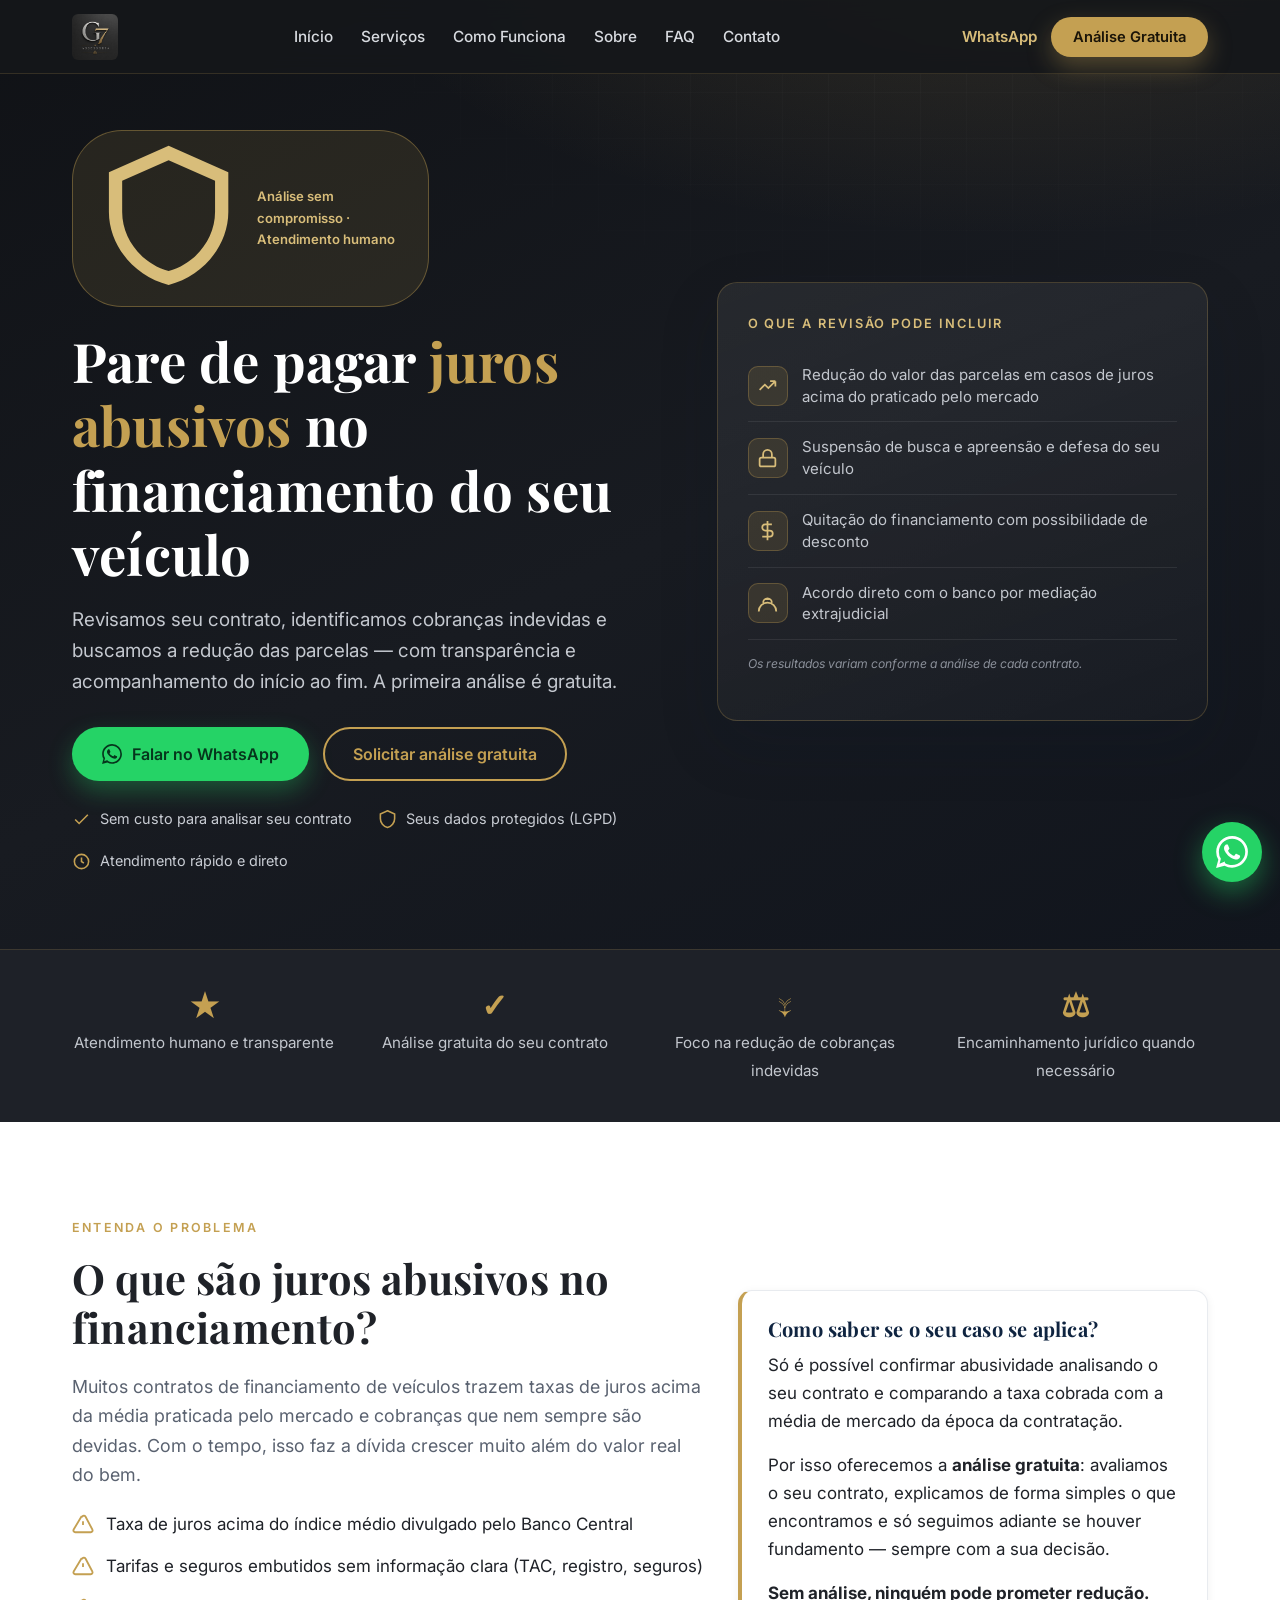
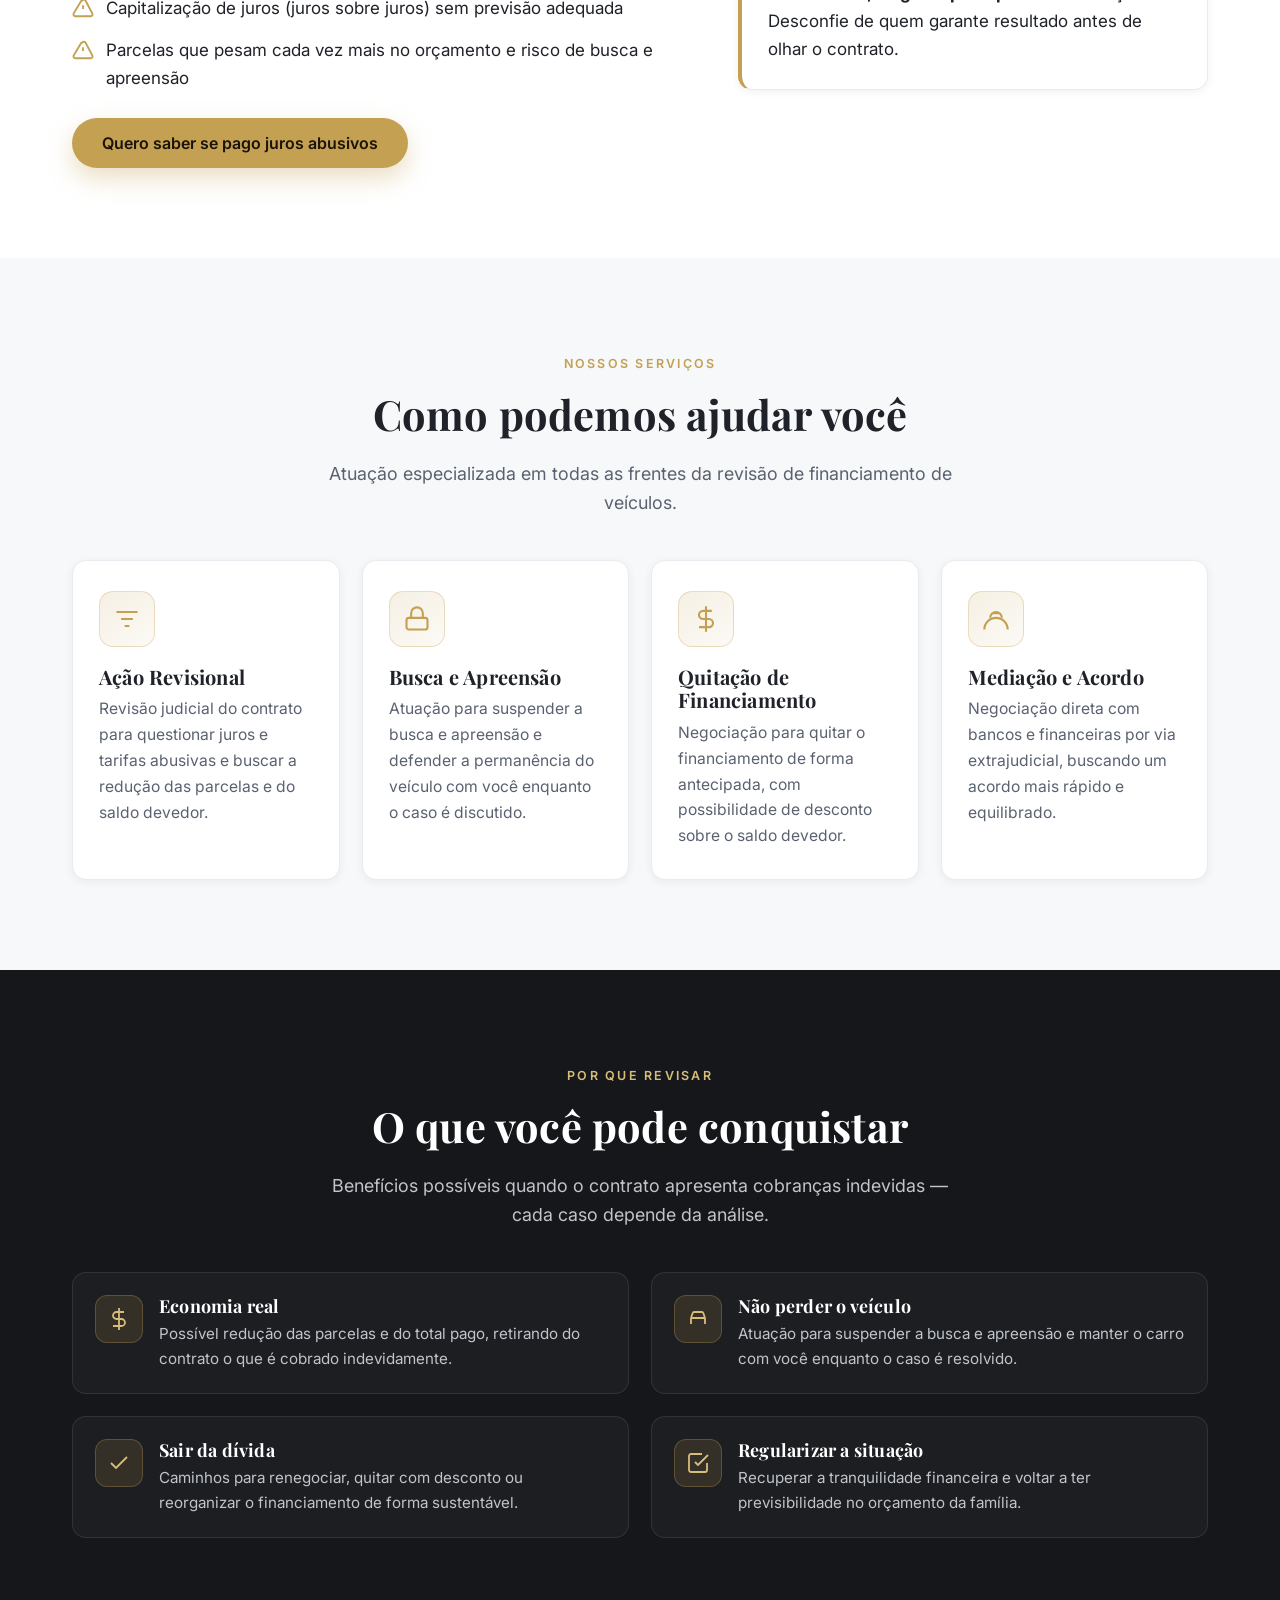
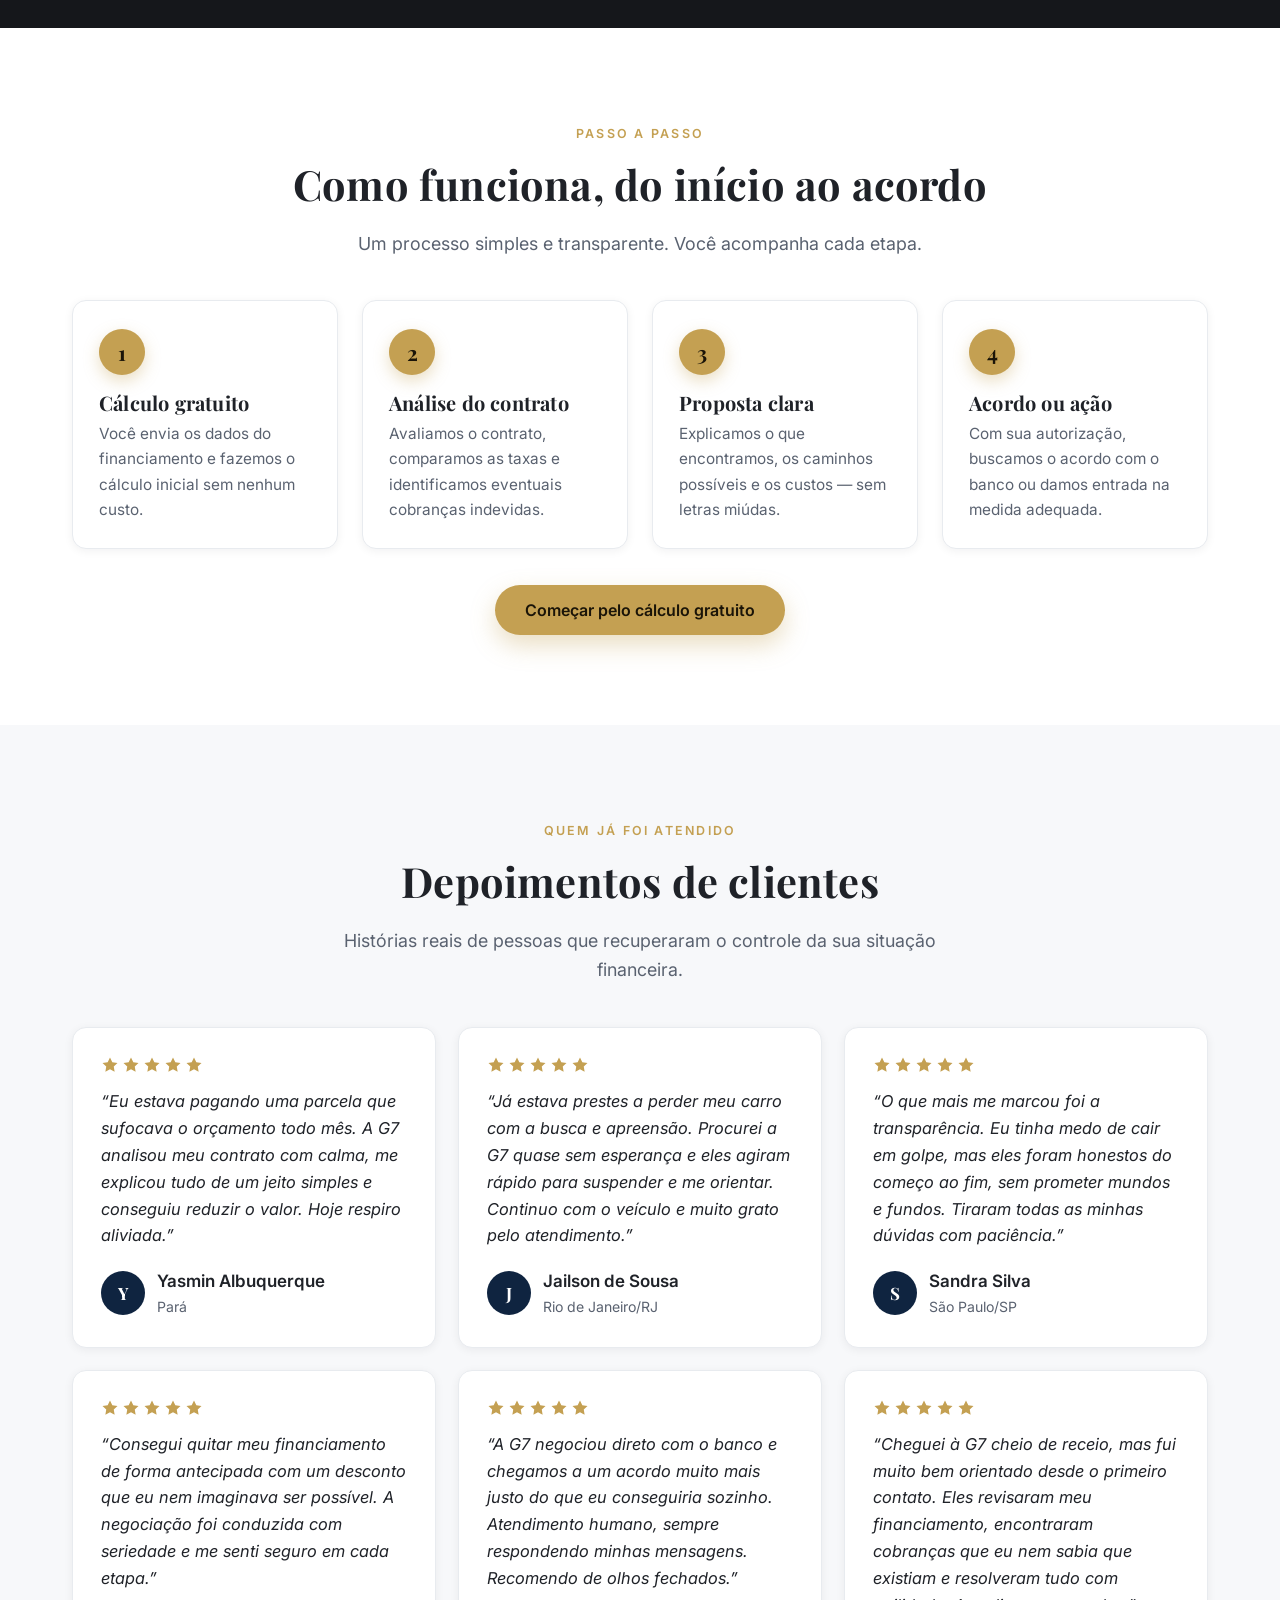
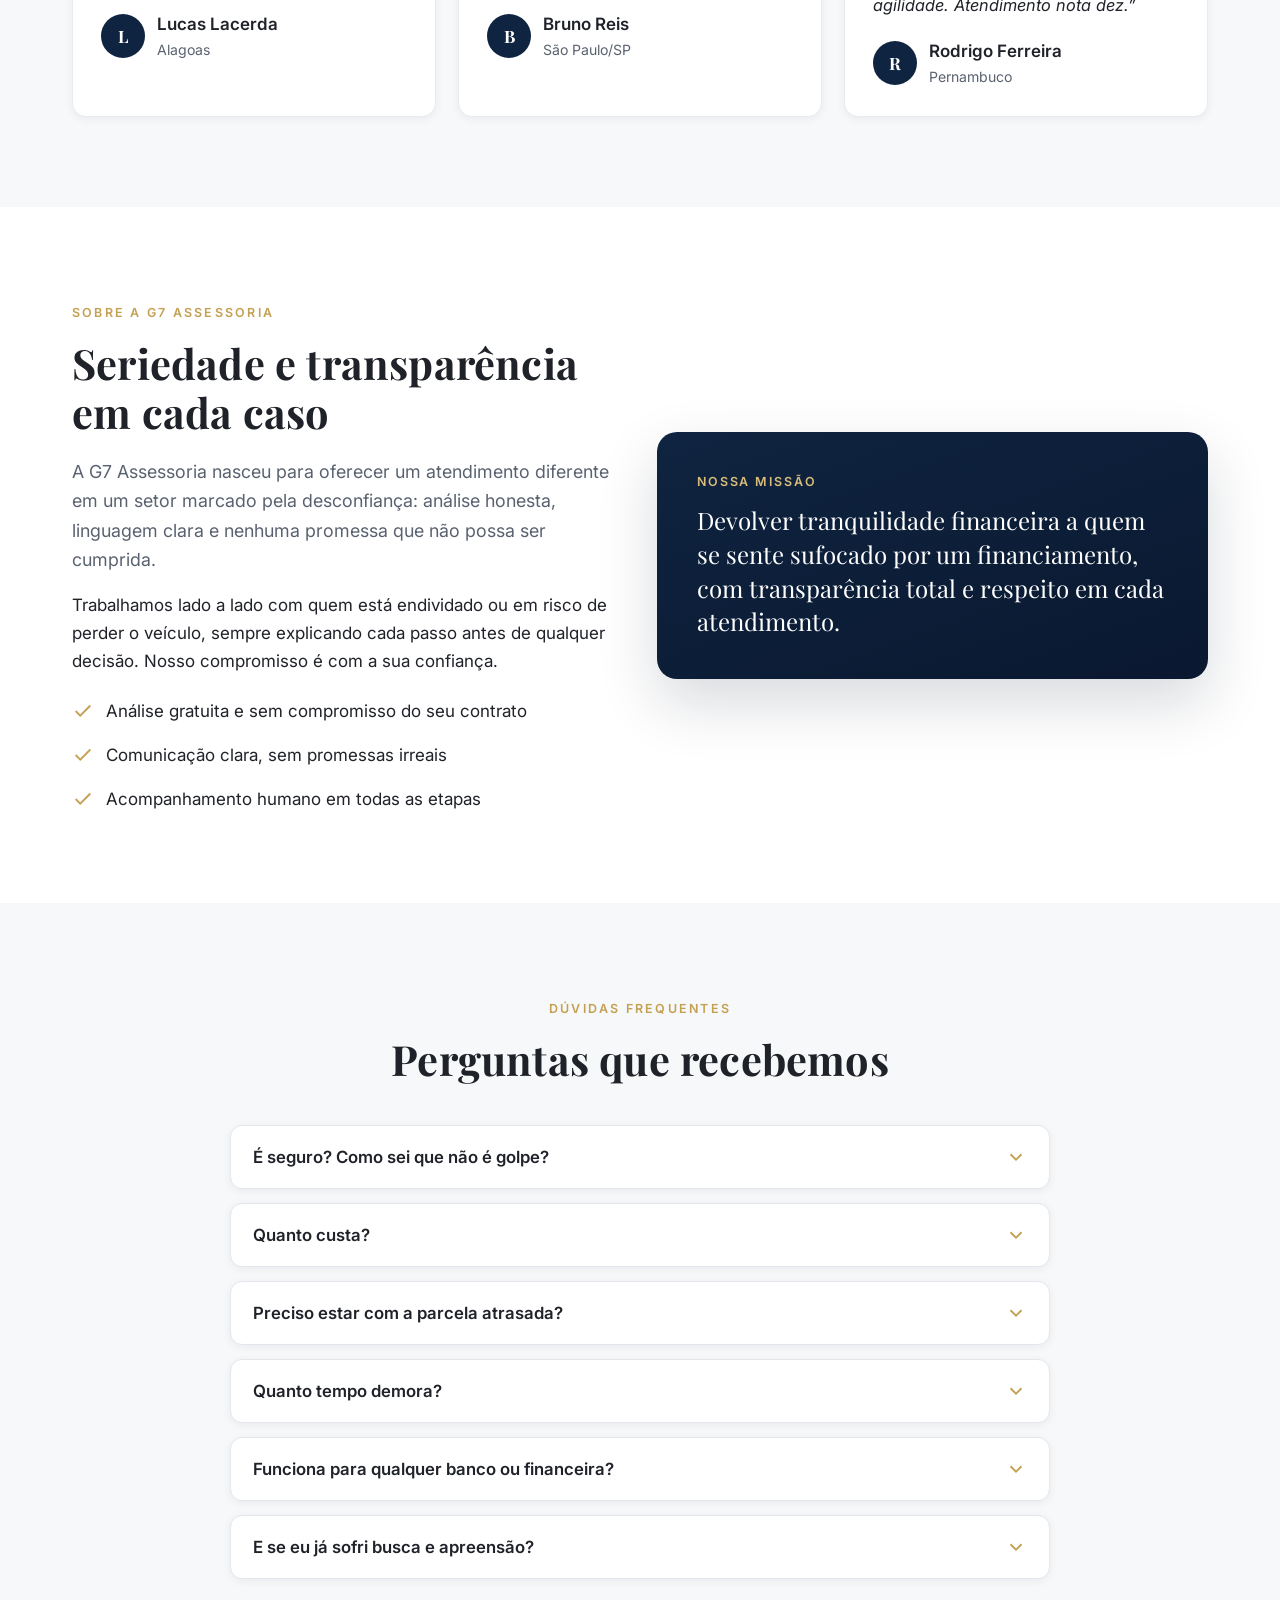
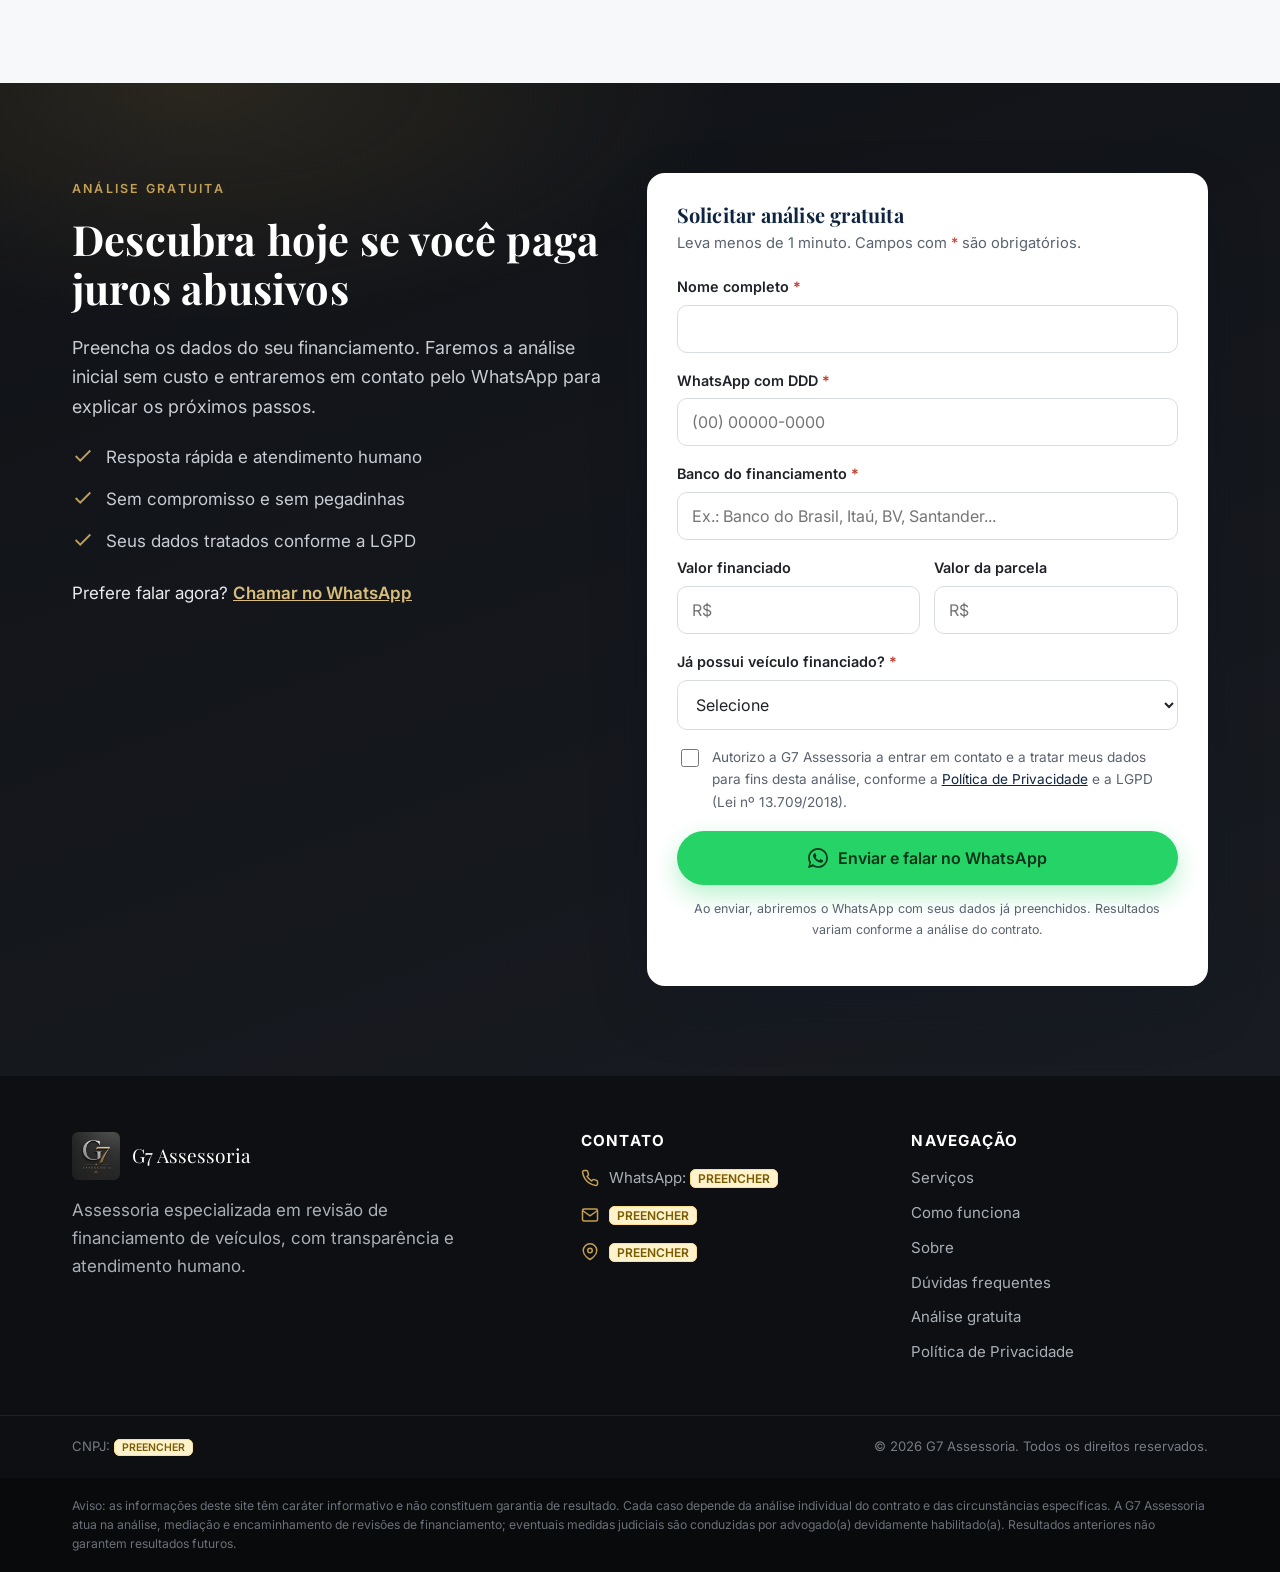
==== commit 2deb5023: "Add files via upload" ====
--- a/index.html
+++ b/index.html
@@ -34,7 +34,355 @@
   <link rel="preconnect" href="https://fonts.gstatic.com" crossorigin />
   <link href="https://fonts.googleapis.com/css2?family=Inter:wght@400;500;600;700&family=Playfair+Display:wght@600;700&display=swap" rel="stylesheet" />
 
-  <link rel="stylesheet" href="styles.css" />
+  <style>
+/* =============================================================================
+   G7 ASSESSORIA — Folha de estilo (mobile-first)
+   As cores vêm de js/config.js e são aplicadas como variáveis CSS no carregamento.
+   Os valores abaixo são apenas fallbacks caso o JS não execute.
+   ========================================================================== */
+
+:root {
+  --dark: #15171b;
+  --dark-2: #1e2128;
+  --gold: #c4a052;
+  --gold-light: #d8bd7a;
+  --silver: #c9cdd2;
+  --navy: #0f2440;
+  --bg-light: #f7f8fa;
+  --text: #1f2228;
+  --text-muted: #5a6270;
+  --white: #ffffff;
+
+  --maxw: 1180px;
+  --radius: 14px;
+  --shadow-sm: 0 2px 10px rgba(15, 23, 42, .06);
+  --shadow-md: 0 12px 32px rgba(15, 23, 42, .10);
+  --shadow-lg: 0 24px 60px rgba(15, 23, 42, .16);
+  --font-head: "Playfair Display", Georgia, "Times New Roman", serif;
+  --font-body: "Inter", system-ui, -apple-system, Segoe UI, Roboto, sans-serif;
+  --header-h: 74px;
+}
+
+/* --- Reset ----------------------------------------------------------------*/
+*, *::before, *::after { box-sizing: border-box; }
+html { scroll-behavior: smooth; scroll-padding-top: var(--header-h); -webkit-text-size-adjust: 100%; }
+body {
+  margin: 0;
+  font-family: var(--font-body);
+  color: var(--text);
+  background: var(--white);
+  line-height: 1.65;
+  font-size: 17px;
+  -webkit-font-smoothing: antialiased;
+}
+img { max-width: 100%; height: auto; display: block; }
+a { color: inherit; text-decoration: none; }
+ul { margin: 0; padding: 0; list-style: none; }
+h1, h2, h3, h4 { font-family: var(--font-head); font-weight: 700; line-height: 1.18; margin: 0 0 .5em; letter-spacing: .2px; }
+h1 { font-size: clamp(2rem, 5.2vw, 3.4rem); }
+h2 { font-size: clamp(1.7rem, 3.8vw, 2.6rem); }
+h3 { font-size: 1.25rem; }
+p { margin: 0 0 1rem; }
+
+/* --- Utilidades -----------------------------------------------------------*/
+.container { width: 100%; max-width: var(--maxw); margin: 0 auto; padding: 0 22px; }
+.section { padding: 72px 0; }
+.section--tight { padding: 56px 0; }
+.bg-light { background: var(--bg-light); }
+.bg-dark { background: var(--dark); color: #e8eaee; }
+.bg-dark h1, .bg-dark h2, .bg-dark h3 { color: #fff; }
+.center { text-align: center; }
+.eyebrow {
+  display: inline-block; font-family: var(--font-body); font-weight: 600;
+  font-size: .78rem; letter-spacing: .18em; text-transform: uppercase;
+  color: var(--gold); margin-bottom: 14px;
+}
+.bg-dark .eyebrow { color: var(--gold-light); }
+.lead { font-size: 1.12rem; color: var(--text-muted); max-width: 60ch; }
+.center .lead { margin-left: auto; margin-right: auto; }
+.gold-text { color: var(--gold); }
+.divider-mini { width: 56px; height: 3px; background: var(--gold); border-radius: 3px; margin: 0 0 22px; }
+.center .divider-mini { margin-left: auto; margin-right: auto; }
+
+/* --- Botões ---------------------------------------------------------------*/
+.btn {
+  display: inline-flex; align-items: center; justify-content: center; gap: 10px;
+  font-family: var(--font-body); font-weight: 600; font-size: 1rem;
+  padding: 15px 28px; border-radius: 50px; cursor: pointer; border: 2px solid transparent;
+  transition: transform .18s ease, box-shadow .18s ease, background .18s ease, color .18s ease;
+  text-align: center; line-height: 1;
+}
+.btn:hover { transform: translateY(-2px); }
+.btn--primary { background: var(--gold); color: #1a1408; box-shadow: 0 10px 24px rgba(196,160,82,.35); }
+.btn--primary:hover { background: var(--gold-light); }
+.btn--whatsapp { background: #25D366; color: #06351c; box-shadow: 0 10px 24px rgba(37,211,102,.32); }
+.btn--whatsapp:hover { background: #2eea73; }
+.btn--ghost { background: transparent; border-color: var(--gold); color: var(--gold); }
+.btn--ghost:hover { background: var(--gold); color: #1a1408; }
+.btn--light-outline { background: transparent; border-color: rgba(255,255,255,.55); color: #fff; }
+.btn--light-outline:hover { background: #fff; color: var(--dark); border-color: #fff; }
+.btn--block { width: 100%; }
+.btn svg { width: 20px; height: 20px; }
+
+/* --- Header ---------------------------------------------------------------*/
+.header {
+  position: fixed; top: 0; left: 0; right: 0; z-index: 100;
+  height: var(--header-h);
+  background: rgba(21,23,27,.92); backdrop-filter: blur(10px);
+  border-bottom: 1px solid rgba(196,160,82,.18);
+  transition: background .25s ease, box-shadow .25s ease;
+}
+.header__inner { display: flex; align-items: center; justify-content: space-between; height: var(--header-h); }
+.header__logo { display: flex; align-items: center; gap: 12px; }
+.header__logo img { height: 46px; width: auto; border-radius: 6px; }
+.header__logo .brand-name { color: #fff; font-family: var(--font-head); font-weight: 700; font-size: 1.18rem; letter-spacing: .5px; }
+.nav { display: none; align-items: center; gap: 28px; }
+.nav a { color: #d8dbe0; font-weight: 500; font-size: .96rem; position: relative; padding: 6px 0; }
+.nav a::after { content: ""; position: absolute; left: 0; bottom: 0; width: 0; height: 2px; background: var(--gold); transition: width .22s ease; }
+.nav a:hover { color: #fff; } .nav a:hover::after { width: 100%; }
+.header__cta { display: none; align-items: center; gap: 14px; }
+.header__phone { color: var(--gold-light); font-weight: 600; font-size: .95rem; display: inline-flex; align-items: center; gap: 7px; }
+.header__cta .btn { padding: 11px 20px; font-size: .92rem; }
+.burger { display: inline-flex; flex-direction: column; gap: 5px; background: none; border: 0; cursor: pointer; padding: 8px; }
+.burger span { width: 26px; height: 2.5px; background: #fff; border-radius: 2px; transition: .25s; }
+.burger.open span:nth-child(1) { transform: translateY(7.5px) rotate(45deg); }
+.burger.open span:nth-child(2) { opacity: 0; }
+.burger.open span:nth-child(3) { transform: translateY(-7.5px) rotate(-45deg); }
+
+/* Menu mobile */
+.mobile-nav {
+  position: fixed; inset: var(--header-h) 0 auto 0; z-index: 99;
+  background: var(--dark-2); border-bottom: 1px solid rgba(196,160,82,.2);
+  transform: translateY(-120%); transition: transform .3s ease; padding: 18px 22px 26px;
+}
+.mobile-nav.open { transform: translateY(0); }
+.mobile-nav a { display: block; color: #e8eaee; padding: 14px 4px; font-weight: 500; border-bottom: 1px solid rgba(255,255,255,.07); }
+.mobile-nav .btn { margin-top: 18px; }
+
+/* --- Hero -----------------------------------------------------------------*/
+.hero {
+  position: relative; color: #eef0f3; padding: calc(var(--header-h) + 56px) 0 76px;
+  background:
+    radial-gradient(1100px 520px at 78% -8%, rgba(196,160,82,.16), transparent 60%),
+    linear-gradient(155deg, #101216 0%, #181b21 55%, #11151d 100%);
+  overflow: hidden;
+}
+.hero::after { content:""; position:absolute; inset:0; background-image:
+  linear-gradient(rgba(255,255,255,.025) 1px, transparent 1px),
+  linear-gradient(90deg, rgba(255,255,255,.025) 1px, transparent 1px);
+  background-size: 46px 46px; mask-image: radial-gradient(900px 500px at 70% 0%, #000, transparent 75%); pointer-events:none; }
+.hero__grid { position: relative; display: grid; gap: 44px; align-items: center; }
+.hero__badge {
+  display: inline-flex; align-items: center; gap: 9px; background: rgba(196,160,82,.12);
+  border: 1px solid rgba(196,160,82,.4); color: var(--gold-light);
+  padding: 8px 16px; border-radius: 50px; font-size: .82rem; font-weight: 600; margin-bottom: 22px;
+}
+.hero h1 { color: #fff; margin-bottom: 18px; }
+.hero h1 em { font-style: normal; color: var(--gold); }
+.hero__sub { font-size: 1.18rem; color: #c4c8cf; max-width: 56ch; margin-bottom: 30px; }
+.hero__actions { display: flex; flex-wrap: wrap; gap: 14px; margin-bottom: 26px; }
+.hero__seals { display: flex; flex-wrap: wrap; gap: 18px 26px; }
+.hero__seal { display: inline-flex; align-items: center; gap: 9px; font-size: .9rem; color: #c9cdd4; }
+.hero__seal svg { width: 19px; height: 19px; color: var(--gold); flex: none; }
+.hero__visual {
+  position: relative; background: linear-gradient(160deg, rgba(255,255,255,.07), rgba(255,255,255,.02));
+  border: 1px solid rgba(196,160,82,.25); border-radius: 20px; padding: 30px; box-shadow: var(--shadow-lg);
+}
+.hero__visual .card-title { color: var(--gold-light); font-weight: 600; font-size: .8rem; letter-spacing: .15em; text-transform: uppercase; margin-bottom: 16px; }
+.hero__stat-row { display: flex; align-items: center; gap: 14px; padding: 14px 0; border-bottom: 1px solid rgba(255,255,255,.08); }
+.hero__stat-row:last-child { border-bottom: 0; }
+.hero__stat-row .hr-ico { width: 40px; height: 40px; flex: none; border-radius: 10px; display: grid; place-items: center; background: rgba(196,160,82,.14); border: 1px solid rgba(196,160,82,.3); }
+.hero__stat-row .hr-ico svg { width: 21px; height: 21px; color: var(--gold-light); }
+.hero__stat-row span { color: #c2c6cd; font-size: .94rem; line-height: 1.45; }
+.hero__placeholder-note { font-size: .76rem; color: #8b909a; margin-top: 14px; font-style: italic; }
+
+/* --- Barra de credibilidade ----------------------------------------------*/
+.credbar { background: var(--dark-2); color: #e8eaee; border-top: 1px solid rgba(196,160,82,.18); }
+.credbar__grid { display: grid; grid-template-columns: 1fr; gap: 26px; padding: 38px 0; text-align: center; }
+.cred-item b { display: block; font-family: var(--font-head); font-size: 2rem; color: var(--gold); line-height: 1; margin-bottom: 8px; }
+.cred-item span { color: #c2c6cd; font-size: .95rem; }
+
+/* --- Problema -------------------------------------------------------------*/
+.problem__grid { display: grid; gap: 30px; align-items: center; }
+.problem__list { display: grid; gap: 14px; margin: 20px 0 26px; }
+.problem__list li { display: flex; gap: 12px; align-items: flex-start; }
+.problem__list svg { width: 22px; height: 22px; color: var(--gold); flex: none; margin-top: 3px; }
+.fact-box { background: var(--white); border: 1px solid #e8ebef; border-left: 4px solid var(--gold); border-radius: var(--radius); padding: 26px; box-shadow: var(--shadow-sm); }
+.fact-box h3 { color: var(--navy); }
+
+/* --- Cards de serviços / grids genéricos ----------------------------------*/
+.grid { display: grid; gap: 22px; }
+.card {
+  background: var(--white); border: 1px solid #e8ebef; border-radius: var(--radius);
+  padding: 30px 26px; box-shadow: var(--shadow-sm); transition: transform .2s ease, box-shadow .2s ease, border-color .2s ease; height: 100%;
+}
+.card:hover { transform: translateY(-5px); box-shadow: var(--shadow-md); border-color: rgba(196,160,82,.5); }
+.card__icon { width: 56px; height: 56px; border-radius: 14px; display: grid; place-items: center; margin-bottom: 18px;
+  background: linear-gradient(145deg, rgba(196,160,82,.16), rgba(196,160,82,.05)); border: 1px solid rgba(196,160,82,.3); }
+.card__icon svg { width: 28px; height: 28px; color: var(--gold); }
+.card h3 { margin-bottom: 8px; }
+.card p { color: var(--text-muted); margin: 0; font-size: .98rem; }
+
+/* Benefícios (sobre fundo escuro) */
+.benefit { display: flex; gap: 16px; align-items: flex-start; padding: 22px; border: 1px solid rgba(255,255,255,.09); border-radius: var(--radius); background: rgba(255,255,255,.03); }
+.benefit__icon { width: 48px; height: 48px; flex: none; border-radius: 12px; display: grid; place-items: center; background: rgba(196,160,82,.14); border: 1px solid rgba(196,160,82,.3); }
+.benefit__icon svg { width: 24px; height: 24px; color: var(--gold-light); }
+.benefit h3 { font-size: 1.12rem; margin-bottom: 5px; color: #fff; }
+.benefit p { margin: 0; color: #c0c4cb; font-size: .95rem; }
+
+/* --- Como funciona (timeline) --------------------------------------------*/
+.steps { display: grid; gap: 24px; counter-reset: step; }
+.step { position: relative; background: var(--white); border: 1px solid #e8ebef; border-radius: var(--radius); padding: 28px 26px 26px; box-shadow: var(--shadow-sm); }
+.step__num { width: 46px; height: 46px; border-radius: 50%; display: grid; place-items: center; font-family: var(--font-head); font-weight: 700; font-size: 1.3rem; color: #1a1408; background: var(--gold); margin-bottom: 16px; box-shadow: 0 6px 16px rgba(196,160,82,.35); }
+.step h3 { margin-bottom: 6px; }
+.step p { color: var(--text-muted); margin: 0; font-size: .96rem; }
+
+/* --- Depoimentos ----------------------------------------------------------*/
+.testimonial { background: var(--white); border: 1px solid #e8ebef; border-radius: var(--radius); padding: 28px; box-shadow: var(--shadow-sm); }
+.testimonial__stars { display: flex; gap: 3px; margin-bottom: 14px; }
+.testimonial__stars svg { width: 18px; height: 18px; color: var(--gold); }
+.testimonial__quote { color: var(--text); font-size: 1.02rem; font-style: italic; margin-bottom: 18px; }
+.testimonial__author { display: flex; align-items: center; gap: 12px; }
+.testimonial__avatar { width: 44px; height: 44px; border-radius: 50%; background: var(--navy); color: #fff; display: grid; place-items: center; font-weight: 700; font-family: var(--font-head); }
+.testimonial__name { font-weight: 600; } .testimonial__city { color: var(--text-muted); font-size: .88rem; }
+.notice {
+  border: 1px dashed var(--gold); background: rgba(196,160,82,.07); border-radius: var(--radius);
+  padding: 30px; text-align: center; color: var(--text-muted); max-width: 720px; margin: 0 auto;
+}
+.notice strong { color: var(--navy); }
+
+/* --- Sobre ----------------------------------------------------------------*/
+.about__grid { display: grid; gap: 34px; align-items: center; }
+.about__points { display: grid; gap: 16px; margin-top: 22px; }
+.about__points li { display: flex; gap: 12px; align-items: flex-start; }
+.about__points svg { width: 22px; height: 22px; color: var(--gold); flex: none; margin-top: 3px; }
+.oab-badge { margin-top: 24px; display: inline-flex; align-items: center; gap: 12px; padding: 14px 20px; border: 1px solid rgba(196,160,82,.4); border-radius: var(--radius); background: rgba(196,160,82,.06); }
+.oab-badge svg { width: 26px; height: 26px; color: var(--gold); flex: none; }
+.about__visual { background: linear-gradient(160deg, var(--navy), #0a1830); border-radius: 20px; padding: 40px; color: #dfe6f0; box-shadow: var(--shadow-lg); }
+.about__visual .mission-label { color: var(--gold-light); letter-spacing: .15em; text-transform: uppercase; font-size: .78rem; font-weight: 600; margin-bottom: 12px; }
+.about__visual blockquote { font-family: var(--font-head); font-size: 1.5rem; line-height: 1.4; margin: 0; color: #fff; }
+
+/* --- FAQ ------------------------------------------------------------------*/
+.faq { max-width: 820px; margin: 0 auto; }
+.faq__item { border: 1px solid #e3e6ea; border-radius: 12px; margin-bottom: 14px; background: var(--white); overflow: hidden; box-shadow: var(--shadow-sm); }
+.faq__q { width: 100%; text-align: left; background: none; border: 0; cursor: pointer; padding: 20px 22px; font-size: 1.05rem; font-weight: 600; color: var(--text); font-family: var(--font-body); display: flex; justify-content: space-between; align-items: center; gap: 16px; }
+.faq__q .chev { width: 22px; height: 22px; color: var(--gold); transition: transform .25s ease; flex: none; }
+.faq__item.open .chev { transform: rotate(180deg); }
+.faq__a { max-height: 0; overflow: hidden; transition: max-height .3s ease; }
+.faq__a-inner { padding: 0 22px 20px; color: var(--text-muted); }
+
+/* --- CTA final + formulário ----------------------------------------------*/
+.cta { background:
+    radial-gradient(900px 400px at 15% 0%, rgba(196,160,82,.14), transparent 60%),
+    linear-gradient(160deg, #101216, #181b21); color: #e8eaee; }
+.cta__grid { display: grid; gap: 40px; align-items: start; }
+.cta h2 { color: #fff; }
+.cta__benefits { display: grid; gap: 14px; margin-top: 22px; }
+.cta__benefits li { display: flex; gap: 12px; align-items: flex-start; color: #c8ccd3; }
+.cta__benefits svg { width: 22px; height: 22px; color: var(--gold); flex: none; margin-top: 2px; }
+.form-card { background: var(--white); border-radius: 18px; padding: 30px; box-shadow: var(--shadow-lg); color: var(--text); }
+.form-card h3 { color: var(--navy); margin-bottom: 4px; }
+.form-card .form-sub { color: var(--text-muted); font-size: .92rem; margin-bottom: 20px; }
+.field { margin-bottom: 16px; }
+.field label { display: block; font-weight: 600; font-size: .9rem; margin-bottom: 6px; }
+.field label .req { color: #c0392b; }
+.field input, .field select {
+  width: 100%; padding: 13px 14px; border: 1.5px solid #d8dde3; border-radius: 10px;
+  font-size: 1rem; font-family: var(--font-body); color: var(--text); background: #fff; transition: border-color .18s ease, box-shadow .18s ease;
+}
+.field input:focus, .field select:focus { outline: none; border-color: var(--gold); box-shadow: 0 0 0 3px rgba(196,160,82,.18); }
+.field-row { display: grid; grid-template-columns: 1fr 1fr; gap: 14px; }
+.consent { display: flex; gap: 10px; align-items: flex-start; margin: 8px 0 18px; font-size: .85rem; color: var(--text-muted); }
+.consent input { margin-top: 3px; width: 18px; height: 18px; flex: none; accent-color: var(--gold); }
+.consent a { color: var(--navy); text-decoration: underline; }
+.form-error { color: #c0392b; font-size: .85rem; margin: -8px 0 12px; display: none; }
+.form-error.show { display: block; }
+.form-note { font-size: .78rem; color: var(--text-muted); margin-top: 14px; text-align: center; }
+
+/* --- Footer ---------------------------------------------------------------*/
+.footer { background: #0d0f12; color: #aab0b8; padding: 56px 0 0; }
+.footer__grid { display: grid; gap: 34px; padding-bottom: 40px; }
+.footer__logo { display: flex; align-items: center; gap: 12px; margin-bottom: 16px; }
+.footer__logo img { height: 48px; border-radius: 6px; }
+.footer__logo span { color: #fff; font-family: var(--font-head); font-size: 1.2rem; }
+.footer h4 { color: #fff; font-family: var(--font-body); font-size: .95rem; letter-spacing: .08em; text-transform: uppercase; margin-bottom: 16px; }
+.footer a:hover { color: var(--gold-light); }
+.footer__contacts li { display: flex; gap: 10px; align-items: flex-start; margin-bottom: 12px; font-size: .94rem; }
+.footer__contacts svg { width: 18px; height: 18px; color: var(--gold); flex: none; margin-top: 3px; }
+.footer__links li { margin-bottom: 10px; font-size: .94rem; }
+.footer__social { display: flex; gap: 12px; margin-top: 6px; }
+.footer__social a { width: 40px; height: 40px; border-radius: 10px; border: 1px solid rgba(255,255,255,.14); display: grid; place-items: center; transition: .2s; }
+.footer__social a:hover { background: var(--gold); border-color: var(--gold); }
+.footer__social svg { width: 19px; height: 19px; color: #fff; }
+.footer__bottom { border-top: 1px solid rgba(255,255,255,.08); padding: 20px 0; font-size: .82rem; color: #767c85; }
+.footer__bottom .container { display: flex; flex-wrap: wrap; gap: 8px 18px; justify-content: space-between; align-items: center; }
+.footer__disclaimer { background: #090a0c; color: #6b7079; font-size: .76rem; padding: 18px 0; line-height: 1.6; }
+
+/* --- WhatsApp flutuante ---------------------------------------------------*/
+.wa-float {
+  position: fixed; right: 18px; bottom: 18px; z-index: 90;
+  width: 60px; height: 60px; border-radius: 50%; background: #25D366;
+  display: grid; place-items: center; box-shadow: 0 10px 28px rgba(37,211,102,.45);
+  animation: wa-pulse 2.4s infinite; transition: transform .2s ease;
+}
+.wa-float:hover { transform: scale(1.07); }
+.wa-float svg { width: 32px; height: 32px; color: #fff; }
+@keyframes wa-pulse { 0% { box-shadow: 0 0 0 0 rgba(37,211,102,.5); } 70% { box-shadow: 0 0 0 16px rgba(37,211,102,0); } 100% { box-shadow: 0 0 0 0 rgba(37,211,102,0); } }
+
+/* --- Animação de scroll ---------------------------------------------------*/
+.reveal { opacity: 0; transform: translateY(26px); transition: opacity .6s ease, transform .6s ease; }
+.reveal.in { opacity: 1; transform: none; }
+@media (prefers-reduced-motion: reduce) {
+  .reveal { opacity: 1 !important; transform: none !important; transition: none; }
+  html { scroll-behavior: auto; }
+  .wa-float { animation: none; }
+}
+
+/* --- Aviso "preencher" (modo template) -----------------------------------*/
+.tpl-flag { background: #fff3cd; color: #7a5b00; border: 1px solid #ffe08a; border-radius: 6px; padding: 1px 7px; font-size: .8em; font-weight: 600; }
+
+/* =============================================================================
+   BREAKPOINTS
+   ========================================================================== */
+@media (min-width: 600px) {
+  .credbar__grid { grid-template-columns: repeat(2, 1fr); }
+  .grid--2 { grid-template-columns: repeat(2, 1fr); }
+  .footer__grid { grid-template-columns: 1.4fr 1fr; }
+}
+@media (min-width: 880px) {
+  .nav { display: flex; }
+  .header__cta { display: flex; }
+  .burger { display: none; }
+  .hero__grid { grid-template-columns: 1.1fr .9fr; }
+  .credbar__grid { grid-template-columns: repeat(4, 1fr); }
+  .grid--2 { grid-template-columns: repeat(2, 1fr); }
+  .grid--3 { grid-template-columns: repeat(3, 1fr); }
+  .grid--4 { grid-template-columns: repeat(4, 1fr); }
+  .problem__grid { grid-template-columns: 1.15fr .85fr; }
+  .steps { grid-template-columns: repeat(4, 1fr); }
+  .about__grid { grid-template-columns: 1fr 1fr; }
+  .cta__grid { grid-template-columns: 1fr 1.05fr; }
+  .footer__grid { grid-template-columns: 1.6fr 1fr 1fr; }
+  .field-row { grid-template-columns: 1fr 1fr; }
+}
+@media (min-width: 1024px) {
+  .section { padding: 90px 0; }
+}
+
+
+    .legal { max-width: 820px; margin: 0 auto; }
+    .legal h2 { margin-top: 2em; font-size: 1.5rem; }
+    .legal h1 { margin-bottom: .2em; }
+    .legal .updated { color: var(--text-muted); font-size: .9rem; margin-bottom: 2em; }
+    .legal p, .legal li { color: #36404c; }
+    .legal ul.bullets { list-style: disc; padding-left: 1.3em; margin: 0 0 1rem; }
+    .legal ul.bullets li { margin-bottom: .5rem; }
+    .back-link { display:inline-flex; align-items:center; gap:8px; color:var(--navy); font-weight:600; margin-bottom:24px; }
+  
+.priv-overlay{display:none;position:fixed;inset:0;z-index:2000;background:rgba(0,0,0,.65);overflow:auto;padding:28px 14px;}
+.priv-box{max-width:840px;margin:0 auto;background:#fff;border-radius:14px;padding:34px 30px;position:relative;}
+.priv-close{position:absolute;top:14px;right:16px;border:0;background:#eee;border-radius:8px;width:38px;height:38px;cursor:pointer;font-size:20px;line-height:1;}
+</style>
 
   <!-- ============ Dados estruturados (Schema.org) ============
        NOTA: telefone, e-mail, endereço e CNPJ são preenchidos pelo main.js
@@ -387,7 +735,7 @@
             </div>
             <label class="consent">
               <input type="checkbox" id="consent" name="consent" required />
-              <span>Autorizo a G7 Assessoria a entrar em contato e a tratar meus dados para fins desta análise, conforme a <a href="privacidade.html" target="_blank" rel="noopener">Política de Privacidade</a> e a LGPD (Lei nº 13.709/2018).</span>
+              <span>Autorizo a G7 Assessoria a entrar em contato e a tratar meus dados para fins desta análise, conforme a <a href="#" onclick="abrirPriv(event)">Política de Privacidade</a> e a LGPD (Lei nº 13.709/2018).</span>
             </label>
             <p class="form-error" id="form-error">Por favor, preencha os campos obrigatórios e aceite os termos.</p>
             <button type="submit" class="btn btn--whatsapp btn--block">
@@ -428,7 +776,7 @@
           <li><a href="#sobre">Sobre</a></li>
           <li><a href="#faq">Dúvidas frequentes</a></li>
           <li><a href="#contato">Análise gratuita</a></li>
-          <li><a href="privacidade.html">Política de Privacidade</a></li>
+          <li><a href="#" onclick="abrirPriv(event)">Política de Privacidade</a></li>
         </ul>
       </div>
     </div>
@@ -452,7 +800,513 @@
     <svg viewBox="0 0 24 24" fill="currentColor" aria-hidden="true"><path d="M.057 24l1.687-6.163a11.867 11.867 0 01-1.587-5.946C.16 5.335 5.495 0 12.05 0a11.82 11.82 0 018.413 3.488 11.82 11.82 0 013.48 8.414c-.003 6.557-5.338 11.892-11.893 11.892a11.9 11.9 0 01-5.688-1.448L.057 24zm6.597-3.807c1.676.995 3.276 1.591 5.392 1.592 5.448 0 9.886-4.434 9.889-9.885.002-5.462-4.415-9.89-9.881-9.892-5.452 0-9.887 4.434-9.889 9.884a9.86 9.86 0 001.51 5.26l-.999 3.648 3.978-1.607zm11.387-5.464c-.074-.124-.272-.198-.57-.347-.297-.149-1.758-.868-2.031-.967-.272-.099-.47-.149-.669.149-.198.297-.768.967-.941 1.165-.173.198-.347.223-.644.074-.297-.149-1.255-.462-2.39-1.475-.883-.788-1.48-1.761-1.653-2.059-.173-.297-.018-.458.13-.606.134-.133.297-.347.446-.521.151-.172.2-.296.3-.495.099-.198.05-.372-.025-.521-.075-.148-.669-1.611-.916-2.206-.242-.579-.487-.501-.669-.51l-.57-.01c-.198 0-.52.074-.792.372s-1.04 1.016-1.04 2.479 1.065 2.876 1.213 3.074c.149.198 2.095 3.2 5.076 4.487.709.306 1.263.489 1.694.626.712.226 1.36.194 1.872.118.571-.085 1.758-.719 2.006-1.413.247-.694.247-1.289.173-1.413z"/></svg>
   </a>
 
-  <script src="config.js"></script>
-  <script src="main.js"></script>
+  <script>
+/* =============================================================================
+   CONFIGURAÇÃO DO SITE — EDITE APENAS ESTE ARQUIVO PARA CLONAR PARA OUTRO CLIENTE
+   -----------------------------------------------------------------------------
+   Tudo que muda de cliente para cliente está centralizado aqui:
+   marca, cores, contatos, links, rastreamento e dados regionais.
+   Os textos longos de marketing ficam no index.html (a "estrutura"), mas os
+   dados sensíveis/variáveis abaixo são injetados automaticamente pelo main.js.
+
+   IMPORTANTE: campos marcados como "PREENCHER" ainda precisam dos dados reais
+   da G7. Enquanto não forem preenchidos, o site mostra avisos/placeholders.
+   ========================================================================== */
+
+window.SITE_CONFIG = {
+
+  /* --- MARCA ------------------------------------------------------------- */
+  marca: {
+    nome: "G7 Assessoria",
+    nomeCurto: "G7",
+    slogan: "Assessoria especializada em revisão de financiamentos",
+    logo: "logo-g7.jpeg",
+    favicon: "logo-g7.jpeg" // SUBSTITUIR por favicon.ico/png otimizado
+  },
+
+  /* --- CORES DA MARCA ----------------------------------------------------
+     Proposta sóbria extraída da logo (carvão + dourado + prata).
+     Para trocar a paleta, basta editar os valores abaixo: o main.js os aplica
+     às variáveis CSS no carregamento.                                       */
+  cores: {
+    dark:       "#15171b", // carvão (fundo principal escuro)
+    dark2:      "#1e2128", // carvão secundário
+    gold:       "#c4a052", // dourado da logo (cor de destaque)
+    goldLight:  "#d8bd7a", // dourado claro (hover/realces)
+    silver:     "#c9cdd2", // prata da logo
+    navy:       "#0f2440", // azul profundo de apoio (confiança)
+    bgLight:    "#f7f8fa", // fundo claro de seções
+    text:       "#1f2228", // texto principal
+    textMuted:  "#5a6270"  // texto secundário
+  },
+
+  /* --- CONTATO -----------------------------------------------------------
+     whatsapp: somente dígitos, com código do país (55) + DDD + número.
+     Ex.: "5599999999999"                                                    */
+  contato: {
+    whatsapp:        "PREENCHER", // ex: "5511999999999"  (55 + DDD + número)
+    whatsappDisplay: "PREENCHER", // ex: "(11) 99999-9999"  (como aparece na tela)
+    telefone:        "PREENCHER", // fixo, se houver
+    telefoneDisplay: "",
+    email:           "PREENCHER", // ex: "contato@g7assessoria.com.br"
+    endereco:        "PREENCHER", // endereço completo
+    cnpj:            "PREENCHER",
+    // Mensagem pré-preenchida ao abrir o WhatsApp:
+    mensagemWhatsApp: "Olá! Quero fazer a análise gratuita do meu financiamento."
+  },
+
+  /* --- REDES SOCIAIS (deixe "" para ocultar o ícone) --------------------- */
+  redes: {
+    instagram: "",   // ex: "https://instagram.com/g7assessoria"
+    facebook:  "",
+    linkedin:  "",
+    youtube:   ""
+  },
+
+  /* --- ATUAÇÃO / SEO LOCAL ----------------------------------------------- */
+  local: {
+    cidade:     "PREENCHER",        // ex: "São Paulo"
+    estado:     "PREENCHER",        // ex: "SP"
+    regioes:    "todo o Brasil",    // texto livre p/ "atendemos ..."
+    siteUrl:    "https://www.g7assessoria.com.br" // domínio final
+  },
+
+  /* --- RESPONSÁVEL TÉCNICO (OAB) — opcional, comunicação sóbria ---------- */
+  responsavel: {
+    advogado: "",   // ex: "Dra. Fulana de Tal" — deixe "" se não se aplica
+    oab:      ""    // ex: "OAB/SP 123.456"
+  },
+
+  /* --- ESTATÍSTICAS REAIS ------------------------------------------------
+     Use SOMENTE números reais e comprováveis. Se "ativo" = false, a barra de
+     credibilidade mostra mensagens qualitativas honestas (sem inventar dados). */
+  estatisticas: {
+    ativo: false, // mude para true quando tiver os números reais
+    itens: [
+      { numero: "PREENCHER", rotulo: "Anos de experiência" },
+      { numero: "PREENCHER", rotulo: "Clientes atendidos" },
+      { numero: "PREENCHER", rotulo: "Recuperado em revisões" },
+      { numero: "PREENCHER", rotulo: "Atendimento" }
+    ]
+  },
+
+  /* --- DEPOIMENTOS (clientes reais) --------------------------------------
+     Textos redigidos pela G7 a partir de clientes reais e satisfeitos.
+     Recomenda-se obter o "ok" de cada cliente antes de publicar.
+     Para exibir a cidade, preencha o campo "cidade" (ex.: "São Paulo/SP").  */
+  depoimentos: [
+    {
+      texto: "Eu estava pagando uma parcela que sufocava o orçamento todo mês. A G7 analisou meu contrato com calma, me explicou tudo de um jeito simples e conseguiu reduzir o valor. Hoje respiro aliviada.",
+      nome: "Yasmin Albuquerque",
+      cidade: "Pará"
+    },
+    {
+      texto: "Já estava prestes a perder meu carro com a busca e apreensão. Procurei a G7 quase sem esperança e eles agiram rápido para suspender e me orientar. Continuo com o veículo e muito grato pelo atendimento.",
+      nome: "Jailson de Sousa",
+      cidade: "Rio de Janeiro/RJ"
+    },
+    {
+      texto: "O que mais me marcou foi a transparência. Eu tinha medo de cair em golpe, mas eles foram honestos do começo ao fim, sem prometer mundos e fundos. Tiraram todas as minhas dúvidas com paciência.",
+      nome: "Sandra Silva",
+      cidade: "São Paulo/SP"
+    },
+    {
+      texto: "Consegui quitar meu financiamento de forma antecipada com um desconto que eu nem imaginava ser possível. A negociação foi conduzida com seriedade e me senti seguro em cada etapa.",
+      nome: "Lucas Lacerda",
+      cidade: "Alagoas"
+    },
+    {
+      texto: "A G7 negociou direto com o banco e chegamos a um acordo muito mais justo do que eu conseguiria sozinho. Atendimento humano, sempre respondendo minhas mensagens. Recomendo de olhos fechados.",
+      nome: "Bruno Reis",
+      cidade: "São Paulo/SP"
+    },
+    {
+      texto: "Cheguei à G7 cheio de receio, mas fui muito bem orientado desde o primeiro contato. Eles revisaram meu financiamento, encontraram cobranças que eu nem sabia que existiam e resolveram tudo com agilidade. Atendimento nota dez.",
+      nome: "Rodrigo Ferreira",
+      cidade: "Pernambuco"
+    }
+  ],
+
+  /* --- RASTREAMENTO (tráfego pago) — preencha os IDs quando tiver -------- */
+  rastreamento: {
+    gtmId:       "",  // ex: "GTM-XXXXXXX"
+    metaPixelId: ""   // ex: "1234567890"
+  }
+
+};
+
+</script>
+  <script>
+/* =============================================================================
+   G7 ASSESSORIA — main.js
+   Lê js/config.js e: aplica cores, injeta contatos/links/WhatsApp, monta a barra
+   de credibilidade e os depoimentos, controla menu, FAQ, animações e o formulário.
+   Em geral NÃO precisa ser editado para clonar — edite apenas config.js.
+   ========================================================================== */
+(function () {
+  "use strict";
+  var C = window.SITE_CONFIG || {};
+  var FALTA = '<span class="tpl-flag">PREENCHER</span>';
+  function preenchido(v) { return v && String(v).trim() && String(v).trim().toUpperCase() !== "PREENCHER"; }
+
+  /* ---------- 1. Aplicar cores da marca às variáveis CSS ---------- */
+  if (C.cores) {
+    var root = document.documentElement.style, map = {
+      dark: "--dark", dark2: "--dark-2", gold: "--gold", goldLight: "--gold-light",
+      silver: "--silver", navy: "--navy", bgLight: "--bg-light", text: "--text", textMuted: "--text-muted"
+    };
+    Object.keys(map).forEach(function (k) { if (C.cores[k]) root.setProperty(map[k], C.cores[k]); });
+  }
+
+  /* ---------- 2. Link do WhatsApp ---------- */
+  function waLink() {
+    var num = (C.contato && C.contato.whatsapp) || "";
+    var msg = (C.contato && C.contato.mensagemWhatsApp) || "Olá! Quero fazer a análise gratuita do meu financiamento.";
+    if (!preenchido(num)) return null;
+    return "https://wa.me/" + num.replace(/\D/g, "") + "?text=" + encodeURIComponent(msg);
+  }
+  function applyWaLinks() {
+    var url = waLink();
+    document.querySelectorAll("[data-wa-link]").forEach(function (a) {
+      if (url) { a.setAttribute("href", url); a.setAttribute("target", "_blank"); a.setAttribute("rel", "noopener"); }
+      else { a.setAttribute("href", "#contato"); a.setAttribute("title", "WhatsApp ainda não configurado — preencha em config.js"); }
+    });
+    var disp = document.querySelector("[data-wa-display]");
+    if (disp) disp.textContent = preenchido(C.contato && C.contato.whatsappDisplay) ? C.contato.whatsappDisplay : "WhatsApp";
+  }
+
+  /* ---------- 3. Barra de credibilidade ---------- */
+  function buildCredbar() {
+    var el = document.getElementById("credbar-grid"); if (!el) return;
+    var est = C.estatisticas || {};
+    var html = "";
+    if (est.ativo && Array.isArray(est.itens)) {
+      est.itens.forEach(function (it) {
+        html += '<div class="cred-item"><b>' + (preenchido(it.numero) ? it.numero : FALTA) + "</b><span>" + (it.rotulo || "") + "</span></div>";
+      });
+    } else {
+      // Sem números reais → mensagens qualitativas honestas (não inventa dados)
+      var fallback = [
+        { i: "★", t: "Atendimento humano e transparente" },
+        { i: "✓", t: "Análise gratuita do seu contrato" },
+        { i: "↓", t: "Foco na redução de cobranças indevidas" },
+        { i: "⚖", t: "Encaminhamento jurídico quando necessário" }
+      ];
+      fallback.forEach(function (f) {
+        html += '<div class="cred-item"><b>' + f.i + "</b><span>" + f.t + "</span></div>";
+      });
+    }
+    el.innerHTML = html;
+  }
+
+  /* ---------- 4. Depoimentos (somente reais) ---------- */
+  function buildTestimonials() {
+    var el = document.getElementById("depoimentos-grid"); if (!el) return;
+    var list = Array.isArray(C.depoimentos) ? C.depoimentos : [];
+    if (!list.length) {
+      el.className = ""; // remove grid p/ centralizar aviso
+      el.innerHTML = '<div class="notice"><strong>[AGUARDANDO DEPOIMENTOS REAIS]</strong><br>' +
+        'Esta seção está pronta e exibirá depoimentos reais e autorizados de clientes. ' +
+        'Para publicá-los, adicione-os em <code>js/config.js</code> (campo <code>depoimentos</code>). ' +
+        'Nenhum depoimento fictício será exibido.</div>';
+      return;
+    }
+    var star = '<svg viewBox="0 0 24 24" fill="currentColor" aria-hidden="true"><path d="M12 2l3.09 6.26L22 9.27l-5 4.87 1.18 6.88L12 17.77l-6.18 3.25L7 14.14l-5-4.87 6.91-1.01z"/></svg>';
+    var stars = '<div class="testimonial__stars" aria-label="5 de 5 estrelas">' + star + star + star + star + star + '</div>';
+    el.innerHTML = list.map(function (d) {
+      var inicial = (d.nome || "?").trim().charAt(0).toUpperCase();
+      var cidade = d.cidade ? '<div class="testimonial__city">' + d.cidade + '</div>' : '';
+      return '<article class="testimonial">' + stars +
+        '<p class="testimonial__quote">“' + (d.texto || "") + '”</p>' +
+        '<div class="testimonial__author"><div class="testimonial__avatar">' + inicial + '</div>' +
+        '<div><div class="testimonial__name">' + (d.nome || "") + '</div>' + cidade + '</div></div></article>';
+    }).join("");
+  }
+
+  /* ---------- 5. Responsável técnico (OAB) ---------- */
+  function buildOAB() {
+    var wrap = document.getElementById("oab-badge-wrap"); if (!wrap) return;
+    var r = C.responsavel || {};
+    if (preenchido(r.advogado) || preenchido(r.oab)) {
+      wrap.innerHTML = '<div class="oab-badge">' +
+        '<svg viewBox="0 0 24 24" fill="none" stroke="currentColor" stroke-width="1.8"><path d="M12 3v18M5 7l7-4 7 4M5 7l-2 6a4 4 0 008 0L9 7M19 7l-2 6a4 4 0 008 0l-2-6"/></svg>' +
+        '<div><strong>Responsável técnico</strong><br>' +
+        [r.advogado, r.oab].filter(preenchido).join(" — ") + '</div></div>';
+    }
+  }
+
+  /* ---------- 6. Footer: contatos, redes, CNPJ, ano ---------- */
+  function buildFooter() {
+    var ct = C.contato || {}, ic = {
+      wa: '<svg viewBox="0 0 24 24" fill="none" stroke="currentColor" stroke-width="2"><path d="M22 16.92v3a2 2 0 01-2.18 2 19.8 19.8 0 01-8.63-3.07 19.5 19.5 0 01-6-6 19.8 19.8 0 01-3.07-8.67A2 2 0 014.11 2h3a2 2 0 012 1.72c.13.96.36 1.9.7 2.81a2 2 0 01-.45 2.11L8.09 9.91a16 16 0 006 6l1.27-1.27a2 2 0 012.11-.45c.91.34 1.85.57 2.81.7A2 2 0 0122 16.92z"/></svg>',
+      tel: '<svg viewBox="0 0 24 24" fill="none" stroke="currentColor" stroke-width="2"><path d="M22 16.92v3a2 2 0 01-2.18 2 19.8 19.8 0 01-8.63-3.07 19.5 19.5 0 01-6-6 19.8 19.8 0 01-3.07-8.67A2 2 0 014.11 2h3a2 2 0 012 1.72c.13.96.36 1.9.7 2.81a2 2 0 01-.45 2.11L8.09 9.91a16 16 0 006 6l1.27-1.27a2 2 0 012.11-.45c.91.34 1.85.57 2.81.7A2 2 0 0122 16.92z"/></svg>',
+      mail: '<svg viewBox="0 0 24 24" fill="none" stroke="currentColor" stroke-width="2"><rect x="2" y="4" width="20" height="16" rx="2"/><path d="M22 6l-10 7L2 6"/></svg>',
+      pin: '<svg viewBox="0 0 24 24" fill="none" stroke="currentColor" stroke-width="2"><path d="M21 10c0 7-9 12-9 12s-9-5-9-12a9 9 0 0118 0z"/><circle cx="12" cy="10" r="3"/></svg>'
+    };
+    var box = document.getElementById("footer-contacts");
+    if (box) {
+      var url = waLink(), rows = [];
+      rows.push('<li>' + ic.wa + '<span>WhatsApp: ' + (url ? '<a href="' + url + '" target="_blank" rel="noopener">' + (preenchido(ct.whatsappDisplay) ? ct.whatsappDisplay : "Chamar") + '</a>' : FALTA) + '</span></li>');
+      if (preenchido(ct.telefone)) rows.push('<li>' + ic.tel + '<span>Telefone: <a href="tel:' + ct.telefone.replace(/\D/g, "") + '">' + (ct.telefoneDisplay || ct.telefone) + '</a></span></li>');
+      rows.push('<li>' + ic.mail + '<span>' + (preenchido(ct.email) ? '<a href="mailto:' + ct.email + '">' + ct.email + '</a>' : FALTA) + '</span></li>');
+      rows.push('<li>' + ic.pin + '<span>' + (preenchido(ct.endereco) ? ct.endereco : FALTA) + '</span></li>');
+      box.innerHTML = rows.join("");
+    }
+    var cnpjEl = document.getElementById("footer-cnpj");
+    if (cnpjEl) cnpjEl.innerHTML = "CNPJ: " + (preenchido(ct.cnpj) ? ct.cnpj : FALTA);
+    var yr = document.getElementById("footer-year"); if (yr) yr.textContent = new Date().getFullYear();
+
+    // Redes sociais
+    var soc = document.getElementById("footer-social"), r = C.redes || {};
+    if (soc) {
+      var icons = {
+        instagram: '<svg viewBox="0 0 24 24" fill="none" stroke="currentColor" stroke-width="2"><rect x="2" y="2" width="20" height="20" rx="5"/><circle cx="12" cy="12" r="4"/><circle cx="17.5" cy="6.5" r="1" fill="currentColor" stroke="none"/></svg>',
+        facebook: '<svg viewBox="0 0 24 24" fill="currentColor"><path d="M22 12a10 10 0 10-11.6 9.9v-7H7.9V12h2.5V9.8c0-2.5 1.5-3.9 3.8-3.9 1.1 0 2.2.2 2.2.2v2.5h-1.3c-1.2 0-1.6.8-1.6 1.6V12h2.8l-.4 2.9h-2.4v7A10 10 0 0022 12z"/></svg>',
+        linkedin: '<svg viewBox="0 0 24 24" fill="currentColor"><path d="M4.98 3.5a2.5 2.5 0 11-.02 5 2.5 2.5 0 01.02-5zM3 9h4v12H3zM9 9h3.8v1.7h.05c.53-1 1.83-2.05 3.77-2.05C20.5 8.65 22 11 22 14.5V21h-4v-5.7c0-1.36-.02-3.1-1.9-3.1-1.9 0-2.2 1.48-2.2 3v5.8H9z"/></svg>',
+        youtube: '<svg viewBox="0 0 24 24" fill="currentColor"><path d="M23 12s0-3.2-.4-4.7a2.5 2.5 0 00-1.8-1.8C19.3 5 12 5 12 5s-7.3 0-8.8.5A2.5 2.5 0 001.4 7.3C1 8.8 1 12 1 12s0 3.2.4 4.7a2.5 2.5 0 001.8 1.8C4.7 19 12 19 12 19s7.3 0 8.8-.5a2.5 2.5 0 001.8-1.8C23 15.2 23 12 23 12zM10 15V9l5 3z"/></svg>'
+      };
+      var html = "";
+      Object.keys(icons).forEach(function (k) {
+        if (preenchido(r[k])) html += '<a href="' + r[k] + '" target="_blank" rel="noopener" aria-label="' + k + '">' + icons[k] + '</a>';
+      });
+      soc.innerHTML = html;
+    }
+  }
+
+  /* ---------- 7. Rastreamento (GTM / Meta Pixel) ---------- */
+  function buildTracking() {
+    var t = C.rastreamento || {};
+    if (preenchido(t.gtmId)) {
+      (function (w, d, s, l, i) {
+        w[l] = w[l] || []; w[l].push({ "gtm.start": new Date().getTime(), event: "gtm.js" });
+        var f = d.getElementsByTagName(s)[0], j = d.createElement(s), dl = l != "dataLayer" ? "&l=" + l : "";
+        j.async = true; j.src = "https://www.googletagmanager.com/gtm.js?id=" + i + dl; f.parentNode.insertBefore(j, f);
+      })(window, document, "script", "dataLayer", t.gtmId);
+      var ns = document.getElementById("gtm-noscript");
+      if (ns) ns.innerHTML = '<iframe src="https://www.googletagmanager.com/ns.html?id=' + t.gtmId + '" height="0" width="0" style="display:none;visibility:hidden"></iframe>';
+    }
+    if (preenchido(t.metaPixelId)) {
+      !function (f, b, e, v, n, t, s) {
+        if (f.fbq) return; n = f.fbq = function () { n.callMethod ? n.callMethod.apply(n, arguments) : n.queue.push(arguments) };
+        if (!f._fbq) f._fbq = n; n.push = n; n.loaded = !0; n.version = "2.0"; n.queue = [];
+        t = b.createElement(e); t.async = !0; t.src = v; s = b.getElementsByTagName(e)[0]; s.parentNode.insertBefore(t, s)
+      }(window, document, "script", "https://connect.facebook.net/en_US/fbevents.js");
+      window.fbq("init", t.metaPixelId); window.fbq("track", "PageView");
+    }
+  }
+  function trackLead() {
+    if (window.dataLayer) window.dataLayer.push({ event: "lead_form_submit" });
+    if (window.fbq) window.fbq("track", "Lead");
+  }
+
+  /* ---------- 8. Menu mobile ---------- */
+  function initMenu() {
+    var b = document.getElementById("burger"), m = document.getElementById("mobile-nav"); if (!b || !m) return;
+    function close() { b.classList.remove("open"); m.classList.remove("open"); b.setAttribute("aria-expanded", "false"); }
+    b.addEventListener("click", function () {
+      var open = b.classList.toggle("open"); m.classList.toggle("open"); b.setAttribute("aria-expanded", open ? "true" : "false");
+    });
+    m.querySelectorAll("a").forEach(function (a) { a.addEventListener("click", close); });
+  }
+
+  /* ---------- 9. FAQ acordeão ---------- */
+  function initFaq() {
+    document.querySelectorAll(".faq__item").forEach(function (item) {
+      var q = item.querySelector(".faq__q"), a = item.querySelector(".faq__a");
+      q.addEventListener("click", function () {
+        var isOpen = item.classList.contains("open");
+        document.querySelectorAll(".faq__item.open").forEach(function (o) {
+          o.classList.remove("open"); o.querySelector(".faq__a").style.maxHeight = null;
+          o.querySelector(".faq__q").setAttribute("aria-expanded", "false");
+        });
+        if (!isOpen) { item.classList.add("open"); a.style.maxHeight = a.scrollHeight + "px"; q.setAttribute("aria-expanded", "true"); }
+      });
+    });
+  }
+
+  /* ---------- 10. Animação de scroll ---------- */
+  function initReveal() {
+    var els = document.querySelectorAll(".reveal");
+    if (!("IntersectionObserver" in window)) { els.forEach(function (e) { e.classList.add("in"); }); return; }
+    var io = new IntersectionObserver(function (entries) {
+      entries.forEach(function (en) { if (en.isIntersecting) { en.target.classList.add("in"); io.unobserve(en.target); } });
+    }, { threshold: 0.12 });
+    els.forEach(function (e) { io.observe(e); });
+  }
+
+  /* ---------- 11. Header com sombra ao rolar ---------- */
+  function initHeaderScroll() {
+    var h = document.querySelector(".header");
+    window.addEventListener("scroll", function () {
+      if (window.scrollY > 12) h.style.boxShadow = "0 6px 24px rgba(0,0,0,.28)";
+      else h.style.boxShadow = "none";
+    }, { passive: true });
+  }
+
+  /* ---------- 12. Formulário → WhatsApp (+ mailto) ---------- */
+  function maskPhone(v) {
+    v = v.replace(/\D/g, "").slice(0, 11);
+    if (v.length <= 2) return v.length ? "(" + v : v;
+    if (v.length <= 6) return "(" + v.slice(0, 2) + ") " + v.slice(2);
+    if (v.length <= 10) return "(" + v.slice(0, 2) + ") " + v.slice(2, 6) + "-" + v.slice(6);
+    return "(" + v.slice(0, 2) + ") " + v.slice(2, 7) + "-" + v.slice(7);
+  }
+  function maskMoney(v) {
+    v = v.replace(/\D/g, "");
+    if (!v) return "";
+    v = (parseInt(v, 10) / 100).toFixed(2);
+    return "R$ " + v.replace(".", ",").replace(/\B(?=(\d{3})+(?!\d))/g, ".");
+  }
+  function bindMask(id, fn) {
+    var el = document.getElementById(id); if (!el) return;
+    el.addEventListener("input", function () {
+      var s = el.selectionStart === el.value.length;
+      el.value = fn(el.value);
+      if (s) el.setSelectionRange(el.value.length, el.value.length);
+    });
+  }
+
+  function initForm() {
+    var form = document.getElementById("lead-form"); if (!form) return;
+    var err = document.getElementById("form-error");
+    bindMask("whatsapp", maskPhone);
+    bindMask("valor-financiado", maskMoney);
+    bindMask("valor-parcela", maskMoney);
+    form.addEventListener("submit", function (e) {
+      e.preventDefault();
+      var nome = form.nome.value.trim(), wpp = form.whatsapp.value.trim(),
+          banco = form.banco.value.trim(), vf = form.valor_financiado.value.trim(),
+          vp = form.valor_parcela.value.trim(), possui = form.possui_veiculo.value,
+          consent = form.consent.checked;
+
+      if (!nome || !wpp || !banco || !possui || !consent) {
+        err.classList.add("show");
+        form.querySelectorAll("[required]").forEach(function (f) {
+          var bad = (f.type === "checkbox") ? !f.checked : !f.value.trim();
+          f.style.borderColor = bad ? "#c0392b" : "";
+        });
+        return;
+      }
+      err.classList.remove("show");
+      trackLead();
+
+      var linhas = [
+        "*Solicitação de análise gratuita — G7 Assessoria*",
+        "Nome: " + nome,
+        "WhatsApp: " + wpp,
+        "Banco do financiamento: " + banco,
+        vf ? "Valor financiado: " + vf : null,
+        vp ? "Valor da parcela: " + vp : null,
+        "Já possui veículo financiado? " + possui
+      ].filter(Boolean);
+      var texto = linhas.join("\n");
+
+      // Encaminha por e-mail em segundo plano (se configurado) e abre WhatsApp
+      var email = C.contato && C.contato.email;
+      if (preenchido(email)) {
+        var assunto = encodeURIComponent("Nova análise gratuita — " + nome);
+        // Abre cliente de e-mail apenas se o WhatsApp não estiver configurado;
+        // com WhatsApp configurado, priorizamos a conversão principal (WhatsApp).
+      }
+
+      var num = (C.contato && C.contato.whatsapp) || "";
+      if (preenchido(num)) {
+        window.open("https://wa.me/" + num.replace(/\D/g, "") + "?text=" + encodeURIComponent(texto), "_blank", "noopener");
+      } else if (preenchido(email)) {
+        window.location.href = "mailto:" + email + "?subject=" + encodeURIComponent("Nova análise gratuita — " + nome) + "&body=" + encodeURIComponent(texto);
+      } else {
+        alert("Contato ainda não configurado. Preencha o WhatsApp ou o e-mail em js/config.js.");
+        return;
+      }
+      form.reset();
+    });
+
+    // limpa borda de erro ao digitar
+    form.querySelectorAll("[required]").forEach(function (f) {
+      f.addEventListener("input", function () { f.style.borderColor = ""; });
+      f.addEventListener("change", function () { f.style.borderColor = ""; });
+    });
+  }
+
+  /* ---------- 13. Schema.org: complementa com dados reais ---------- */
+  function enrichSchema() {
+    var s = document.getElementById("schema-org"); if (!s) return;
+    try {
+      var data = JSON.parse(s.textContent), ct = C.contato || {}, loc = C.local || {};
+      if (preenchido(ct.telefone)) data.telephone = ct.telefone;
+      if (preenchido(ct.email)) data.email = ct.email;
+      if (preenchido(ct.endereco)) data.address = ct.endereco;
+      if (preenchido(loc.siteUrl)) { data.url = loc.siteUrl; data["@id"] = loc.siteUrl; }
+      if (preenchido(loc.cidade)) data.areaServed = [loc.cidade, loc.estado].filter(preenchido).join(" / ");
+      s.textContent = JSON.stringify(data);
+    } catch (e) {}
+  }
+
+  /* ---------- Init ---------- */
+  document.addEventListener("DOMContentLoaded", function () {
+    applyWaLinks(); buildCredbar(); buildTestimonials(); buildOAB();
+    buildFooter(); buildTracking(); enrichSchema();
+    initMenu(); initFaq(); initReveal(); initHeaderScroll(); initForm();
+  });
+})();
+
+</script>
+<div class="priv-overlay" id="privOverlay"><div class="priv-box"><button class="priv-close" onclick="fecharPriv()" aria-label="Fechar">&times;</button>
+    <div class="container">
+      <div class="legal">
+        
+        <h1>Política de Privacidade</h1>
+        <p class="updated">Última atualização: <span id="legal-date"></span></p>
+
+        <p>A <strong>G7 Assessoria</strong> (“nós”) respeita a sua privacidade e está comprometida com a proteção dos seus dados pessoais. Esta Política explica como coletamos, usamos, armazenamos e protegemos as informações fornecidas por você (“titular”), em conformidade com a <strong>Lei Geral de Proteção de Dados — LGPD (Lei nº 13.709/2018)</strong>.</p>
+
+        <h2>1. Quais dados coletamos</h2>
+        <p>Coletamos apenas os dados necessários para analisar o seu financiamento e entrar em contato, entre eles:</p>
+        <ul class="bullets">
+          <li>Dados de identificação e contato: nome e número de WhatsApp/telefone;</li>
+          <li>Dados sobre o financiamento: banco/financeira, valor financiado, valor da parcela e se possui veículo financiado;</li>
+          <li>Dados de navegação: informações coletadas por cookies e ferramentas de análise e publicidade (quando habilitadas), como páginas visitadas e origem do acesso.</li>
+        </ul>
+
+        <h2>2. Como usamos os seus dados</h2>
+        <ul class="bullets">
+          <li>Realizar a análise inicial gratuita do seu contrato de financiamento;</li>
+          <li>Entrar em contato para apresentar o resultado da análise e os próximos passos;</li>
+          <li>Prestar os serviços contratados, quando você decidir seguir adiante;</li>
+          <li>Aprimorar o site e mensurar a eficácia de campanhas (dados de navegação).</li>
+        </ul>
+
+        <h2>3. Base legal e consentimento</h2>
+        <p>O tratamento dos seus dados ocorre mediante o seu <strong>consentimento</strong>, manifestado ao marcar a caixa de aceite no formulário, e/ou para execução de procedimentos preliminares e do serviço solicitado. Você pode revogar o consentimento a qualquer momento, conforme a seção 7.</p>
+
+        <h2>4. Compartilhamento de dados</h2>
+        <p>Não vendemos os seus dados. Eles podem ser compartilhados apenas: (i) com profissionais e parceiros necessários à prestação do serviço (por exemplo, advogado(a) responsável por eventual medida judicial); (ii) com fornecedores de tecnologia que operam o site sob obrigação de confidencialidade; e (iii) quando exigido por lei ou autoridade competente.</p>
+
+        <h2>5. Cookies e tecnologias de rastreamento</h2>
+        <p>Este site pode utilizar cookies e ferramentas como Google Tag Manager e Meta Pixel para análise de tráfego e campanhas publicitárias. Você pode gerenciar ou desativar cookies nas configurações do seu navegador.</p>
+
+        <h2>6. Armazenamento e segurança</h2>
+        <p>Adotamos medidas técnicas e organizacionais razoáveis para proteger os seus dados contra acesso não autorizado, perda ou uso indevido. Os dados são mantidos apenas pelo tempo necessário às finalidades descritas ou pelo prazo exigido por lei.</p>
+
+        <h2>7. Seus direitos como titular</h2>
+        <p>Nos termos da LGPD, você pode, a qualquer momento, solicitar: confirmação da existência de tratamento; acesso, correção, anonimização ou exclusão dos dados; portabilidade; informação sobre compartilhamento; e revogação do consentimento. Para exercer esses direitos, entre em contato pelos canais indicados abaixo.</p>
+
+        <h2>8. Contato do controlador</h2>
+        <p>Para dúvidas ou solicitações relacionadas a esta Política e aos seus dados, fale com a G7 Assessoria:</p>
+        <ul class="bullets" id="legal-contacts">
+          <li>E-mail: <span class="tpl-flag">PREENCHER</span></li>
+          <li>WhatsApp/Telefone: <span class="tpl-flag">PREENCHER</span></li>
+          <li>Endereço: <span class="tpl-flag">PREENCHER</span></li>
+          <li>CNPJ: <span class="tpl-flag">PREENCHER</span></li>
+        </ul>
+
+        <h2>9. Alterações nesta Política</h2>
+        <p>Esta Política pode ser atualizada periodicamente. A versão vigente estará sempre disponível nesta página, com a data da última atualização.</p>
+
+        <p style="margin-top:2em; color:var(--text-muted); font-size:.9rem;"><em>Observação: este documento é um modelo informativo e deve ser revisado por profissional jurídico antes da publicação definitiva, especialmente quanto à indicação do controlador, do encarregado (DPO), se houver, e dos prazos de retenção aplicáveis.</em></p>
+      </div>
+    </div>
+  </div></div>
+<script>function abrirPriv(e){if(e)e.preventDefault();document.getElementById("privOverlay").style.display="block";document.body.style.overflow="hidden";}function fecharPriv(){document.getElementById("privOverlay").style.display="none";document.body.style.overflow="";}document.addEventListener("click",function(e){if(e.target.id==="privOverlay")fecharPriv();});</script>
 </body>
 </html>
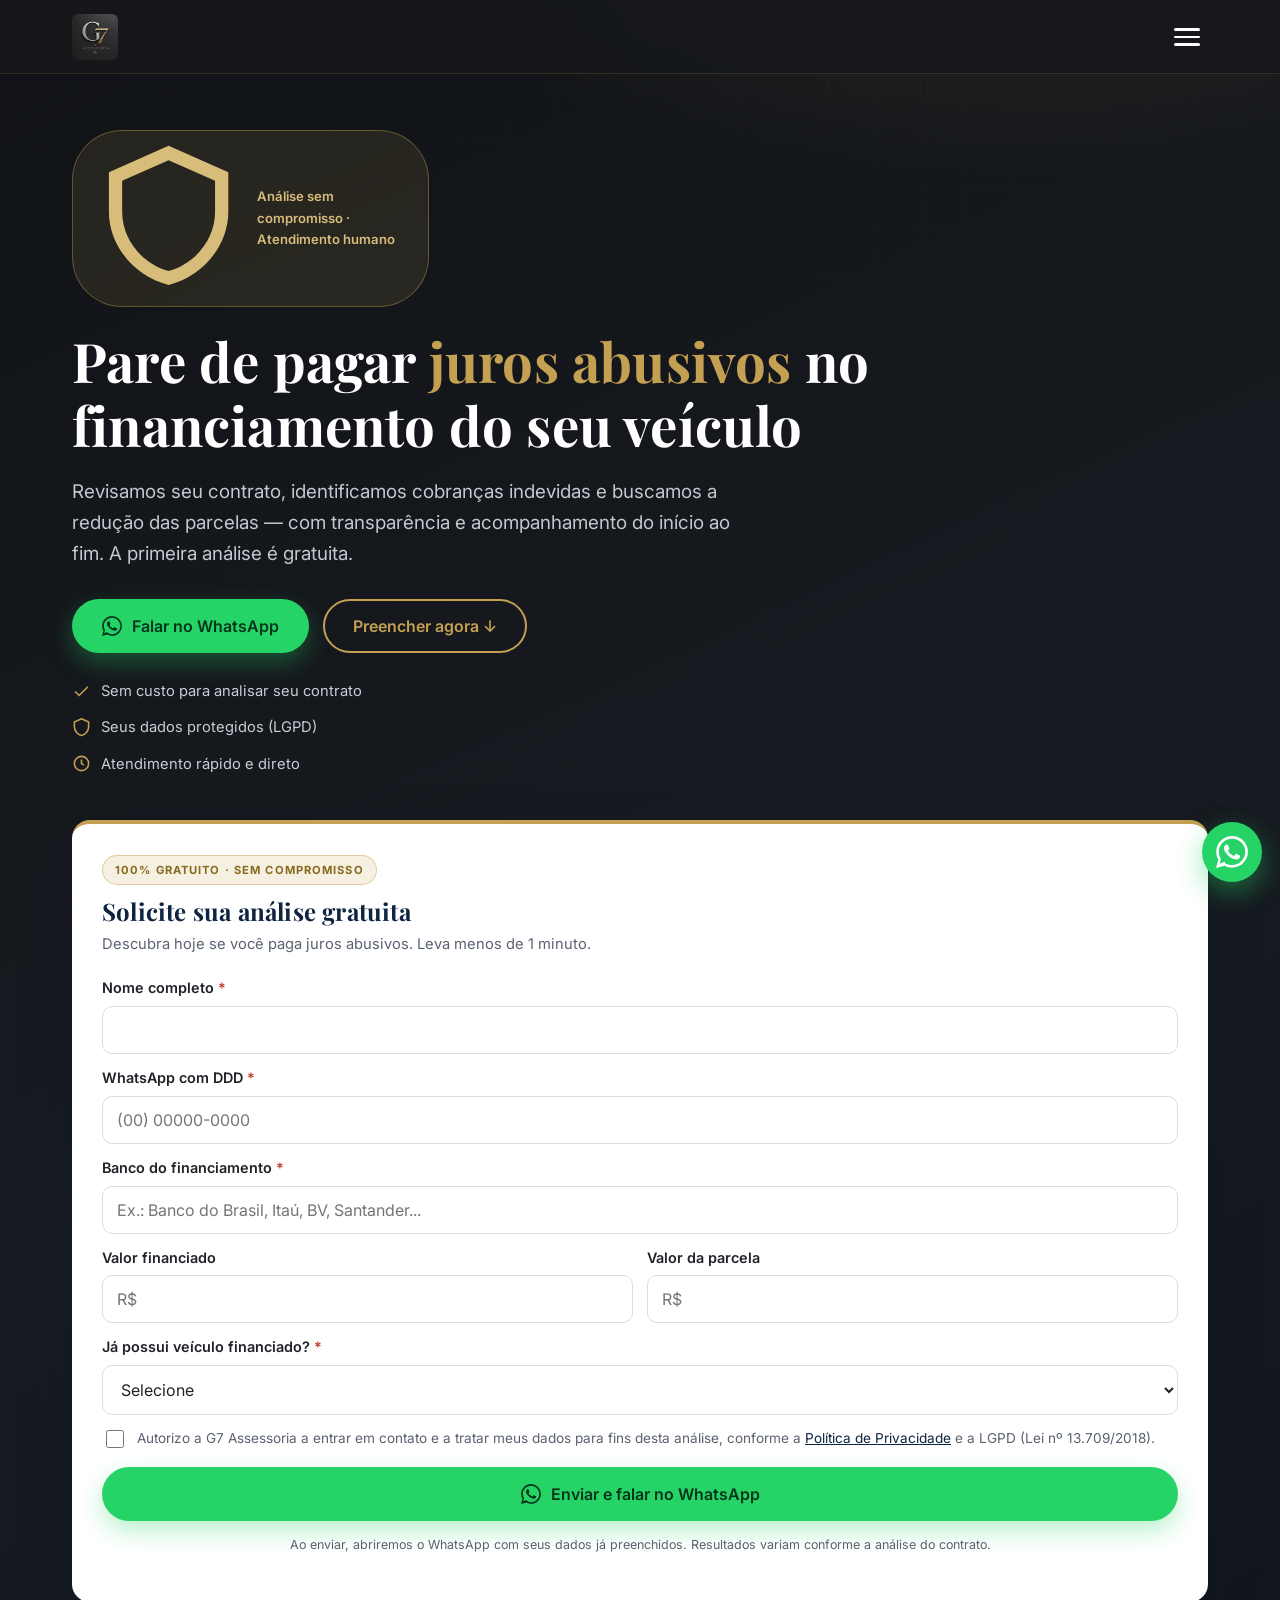
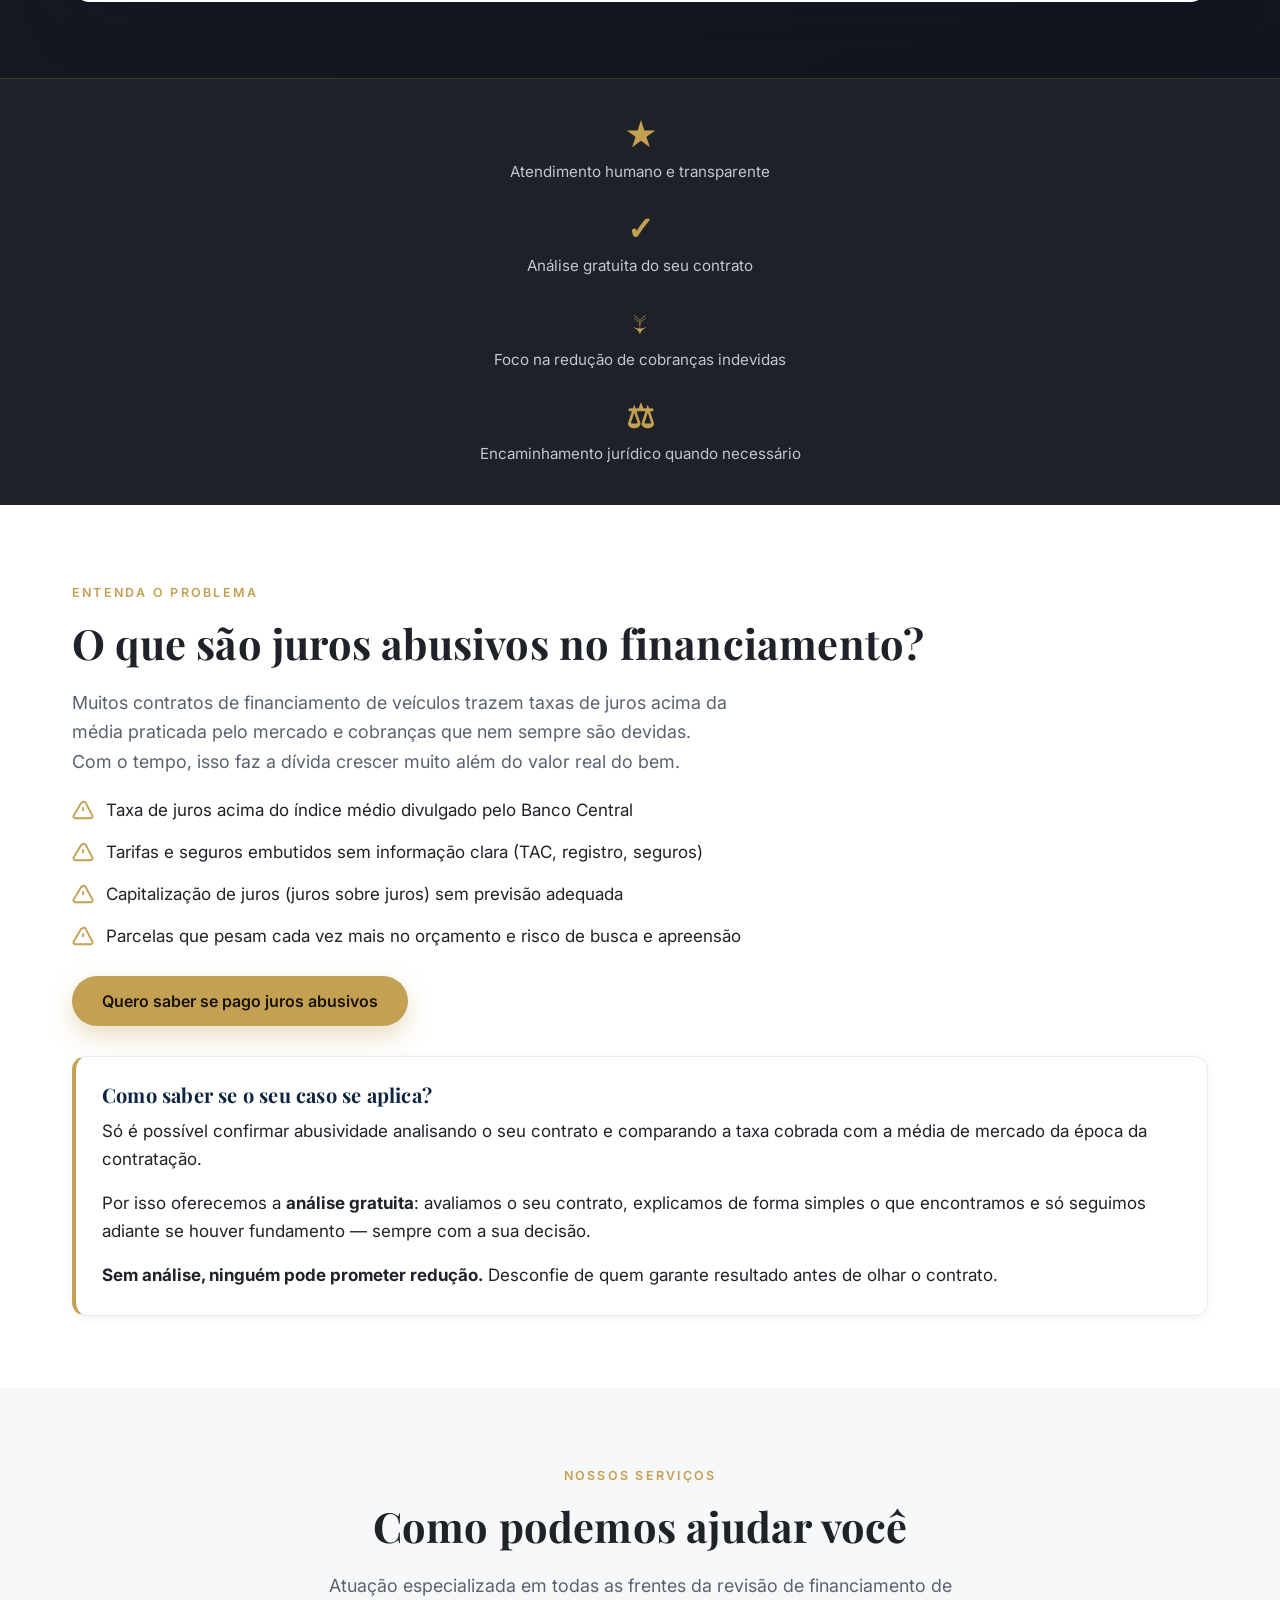
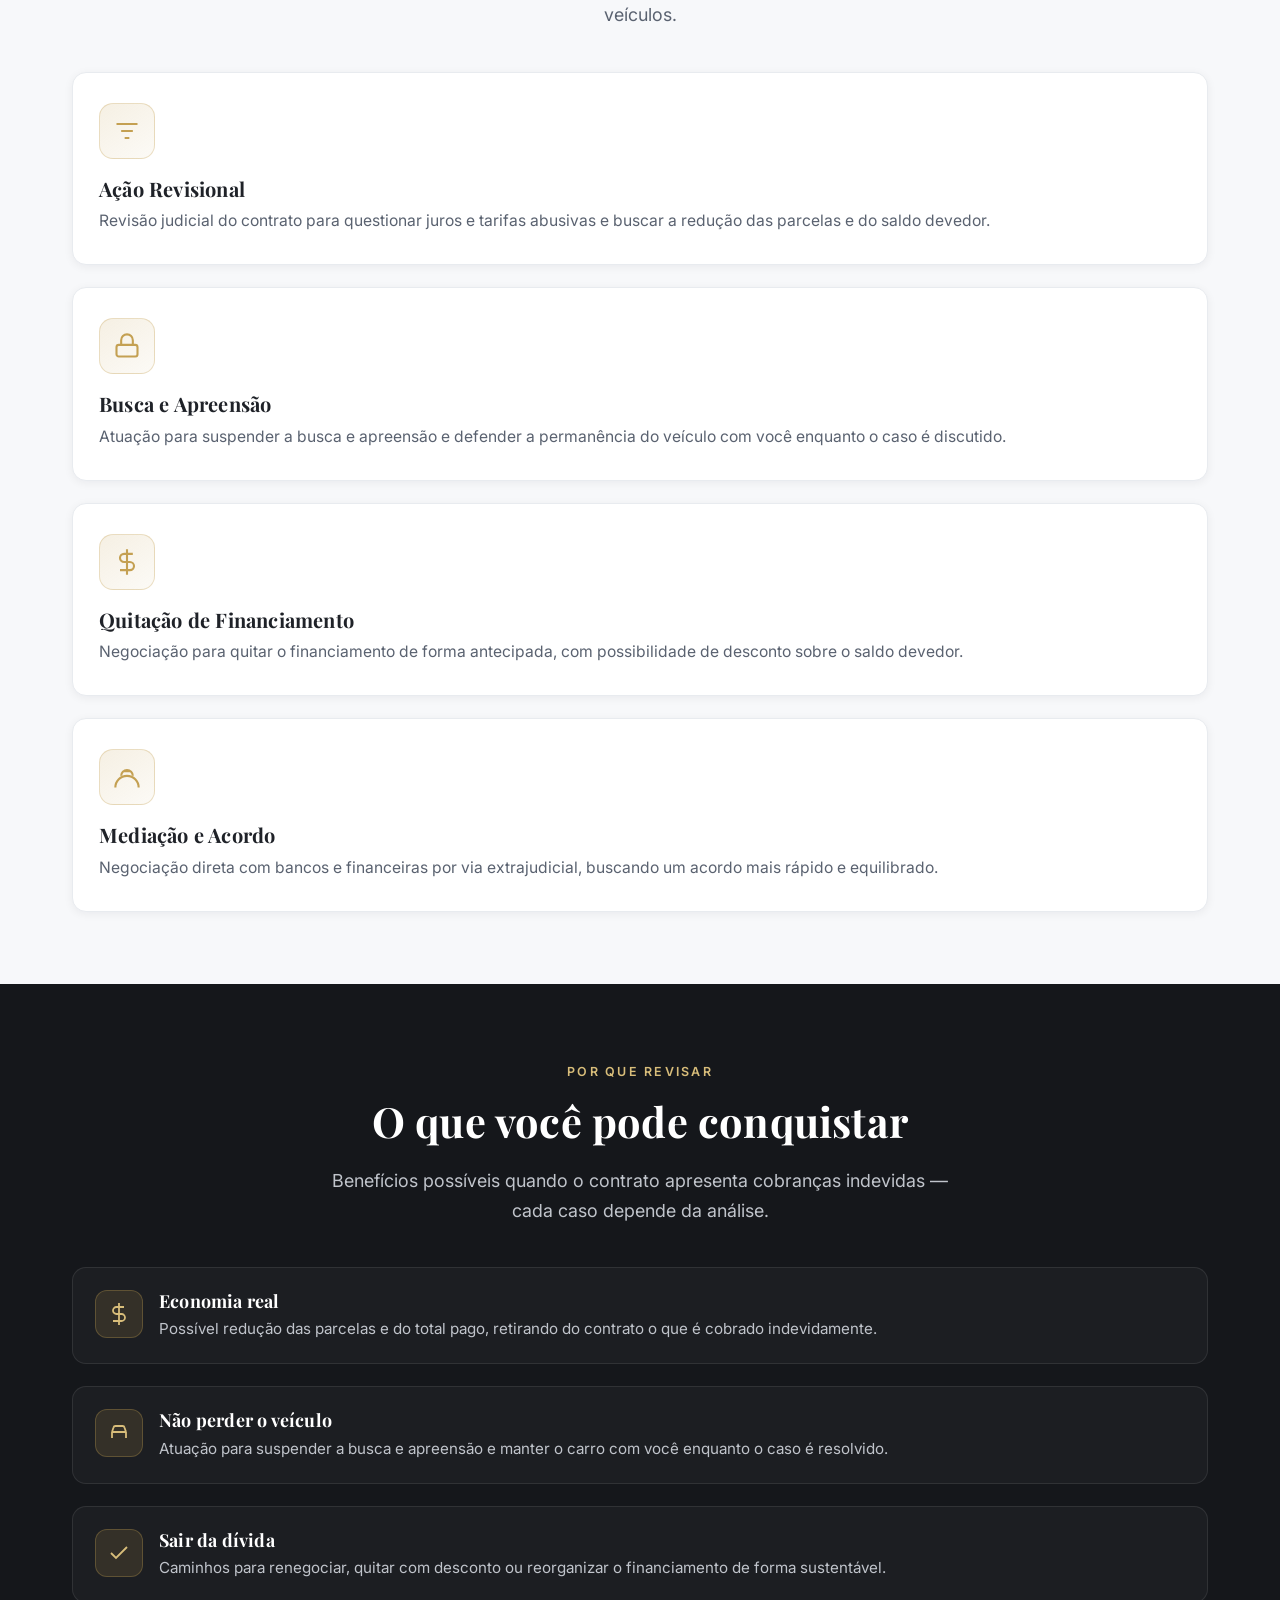
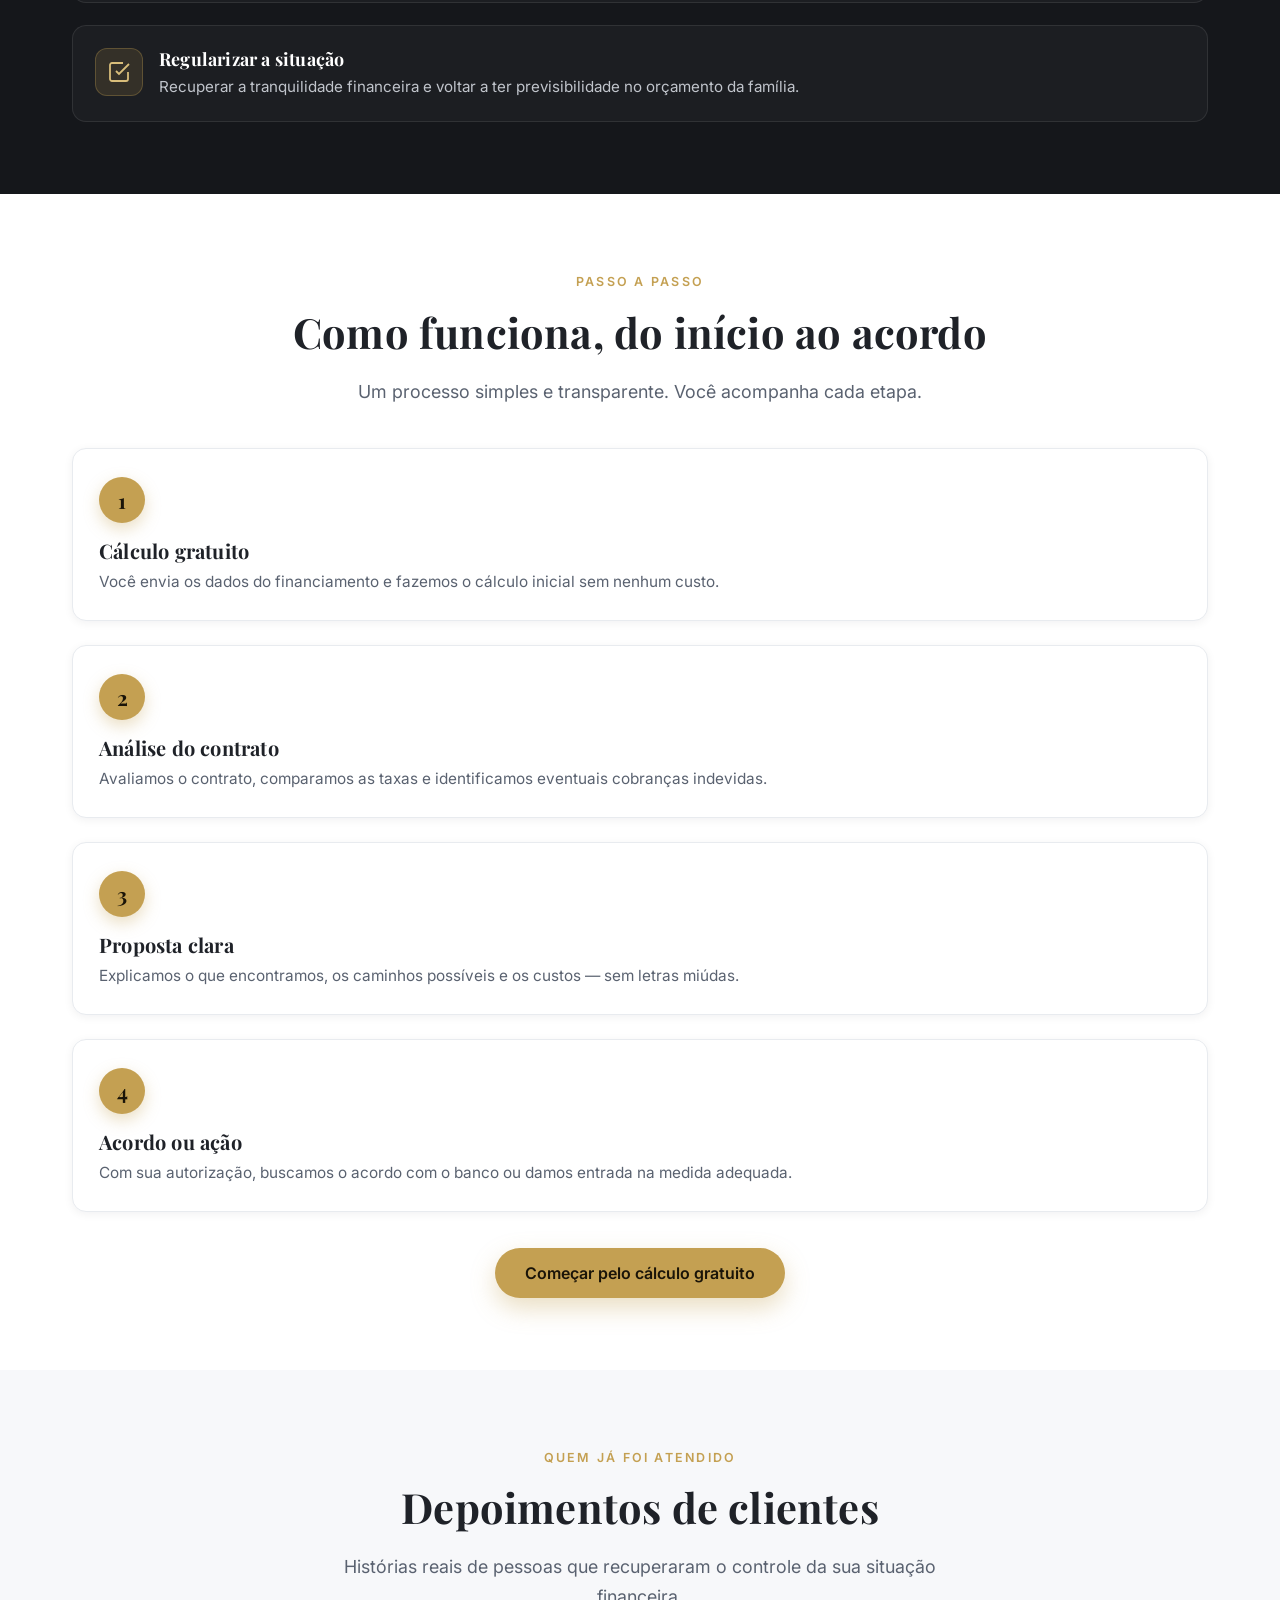
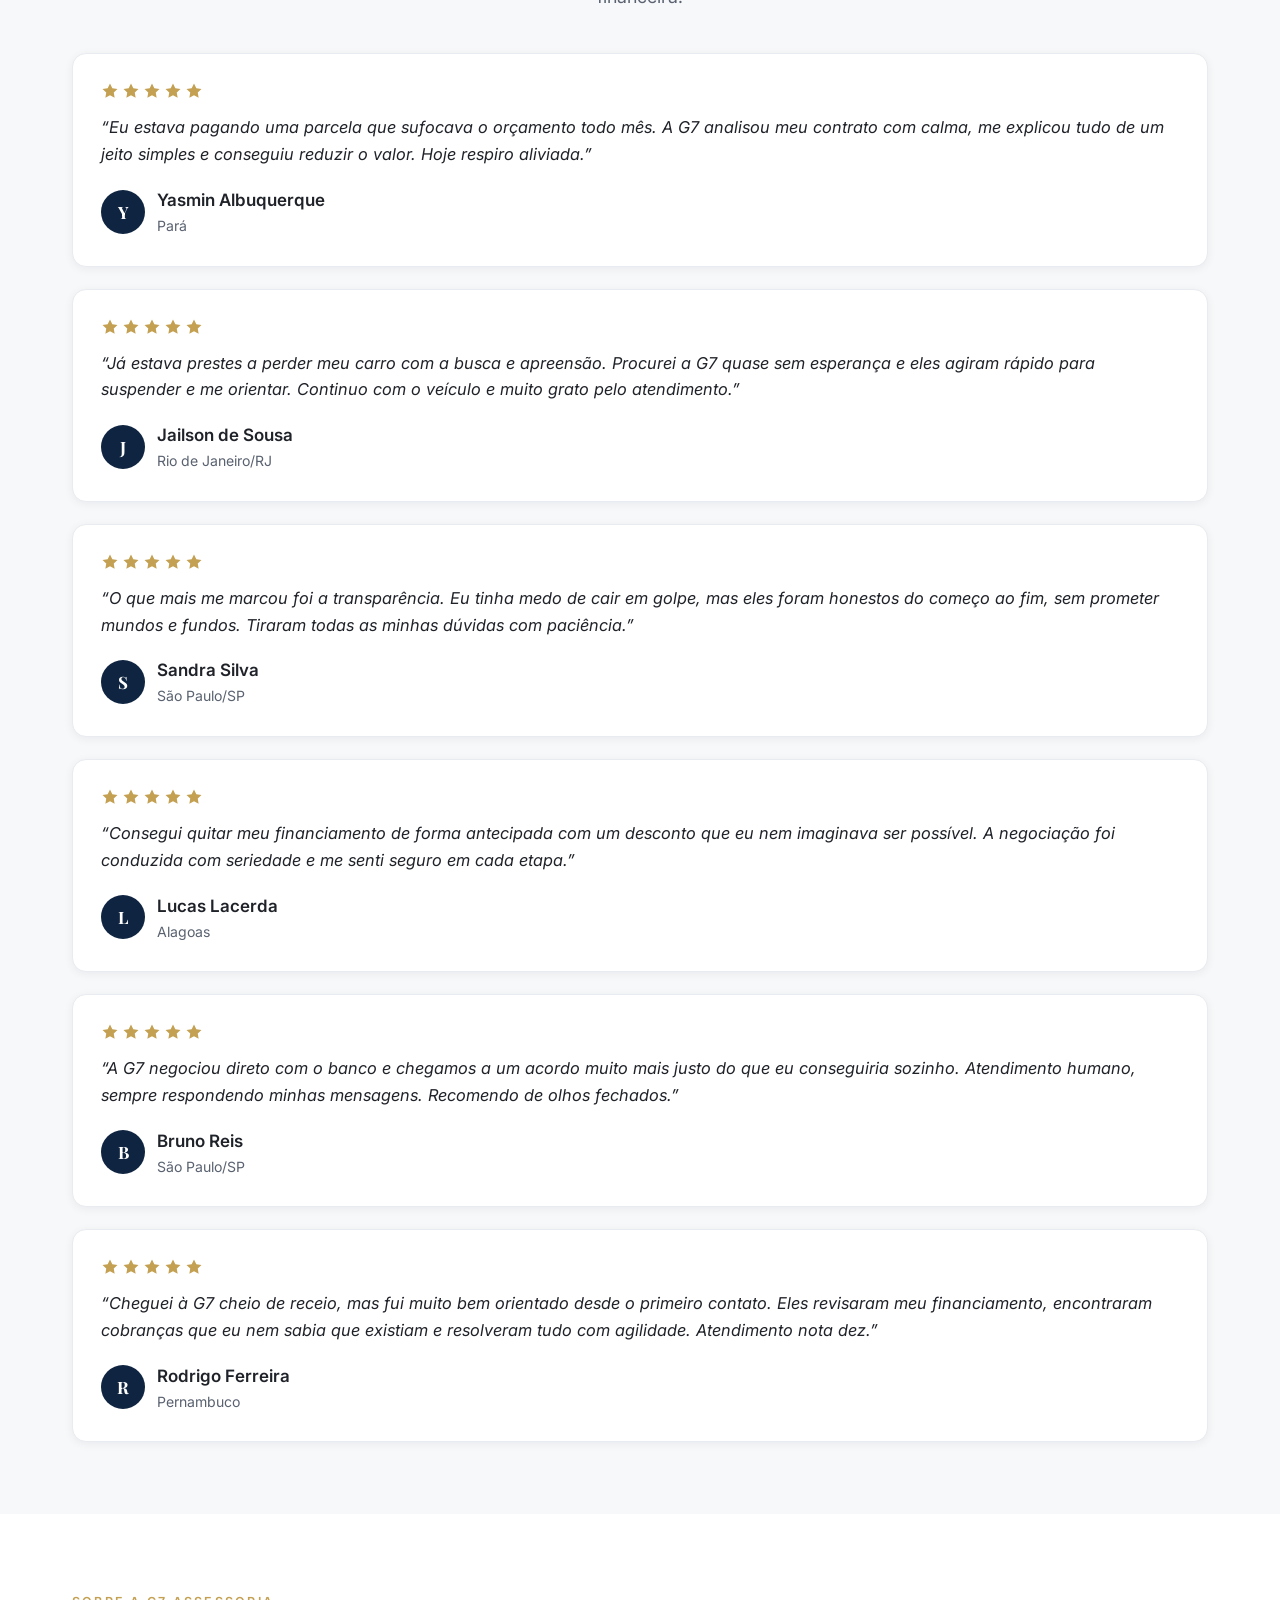
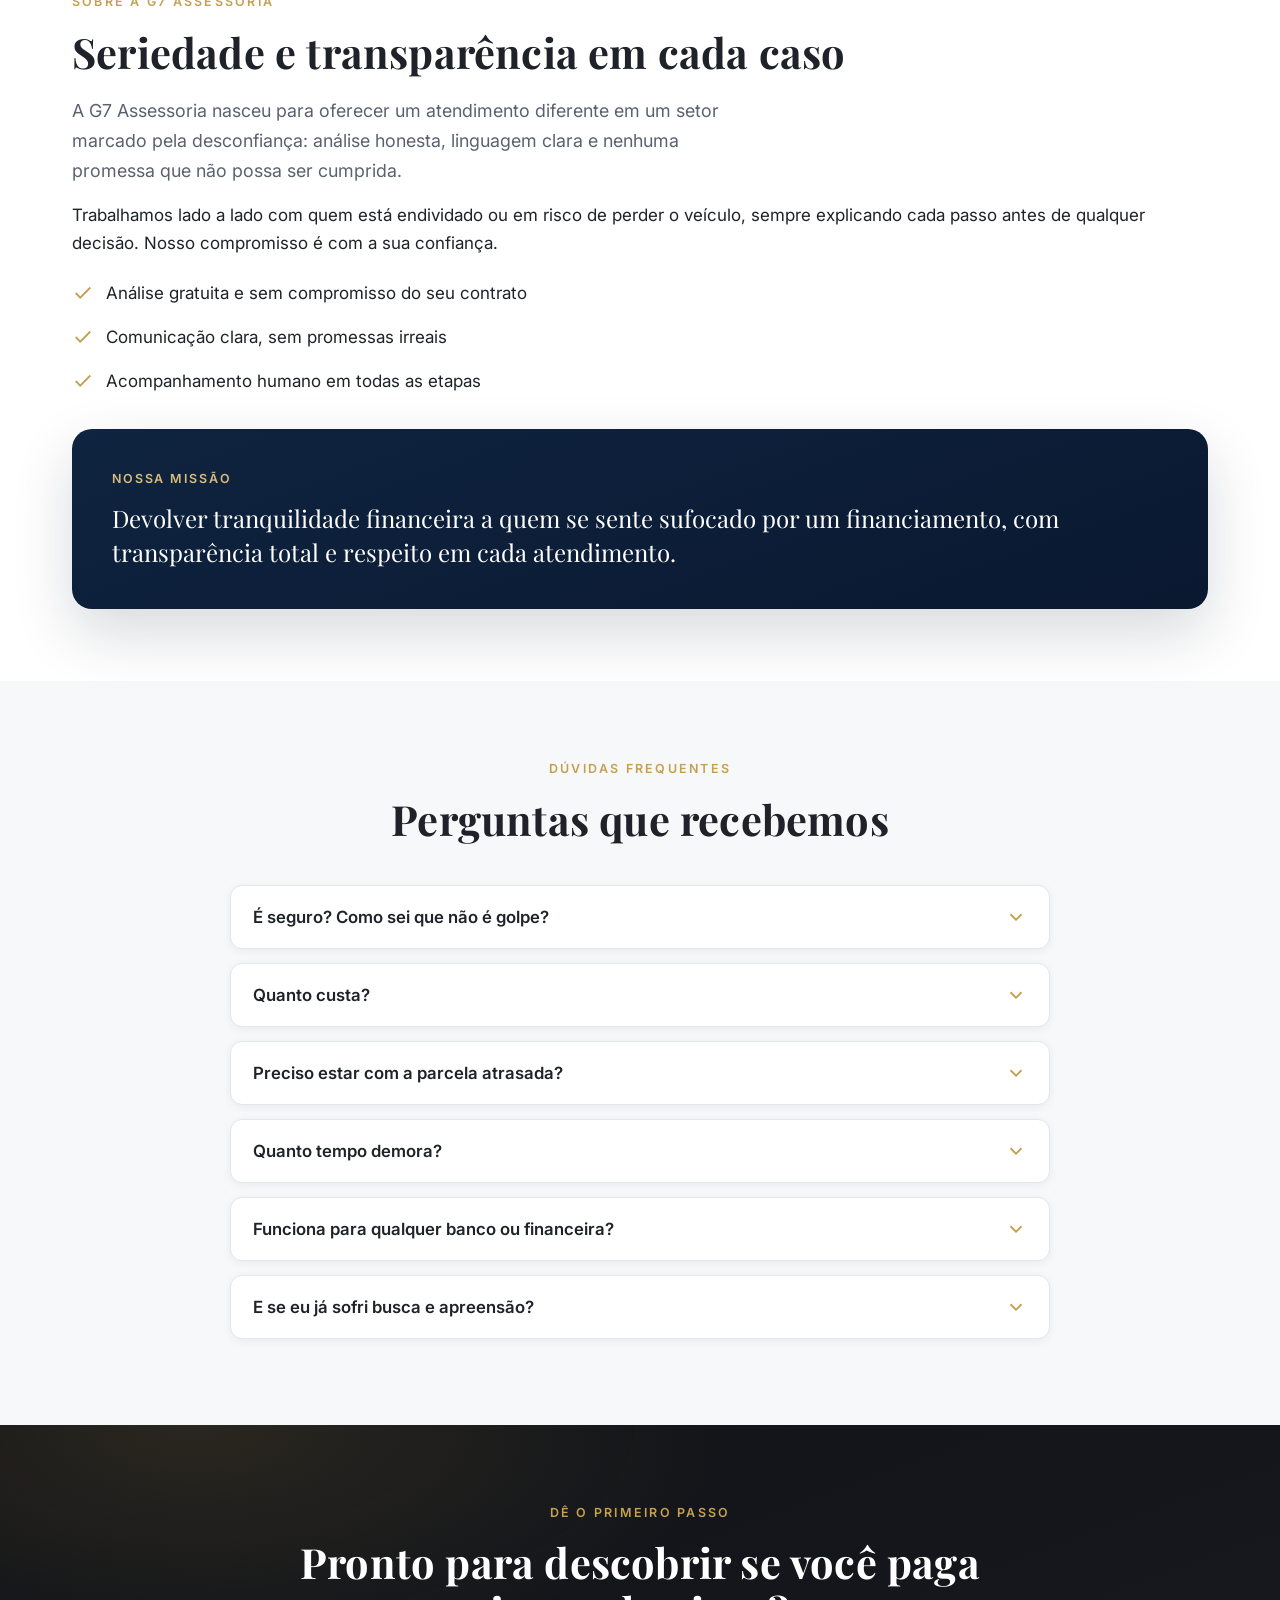
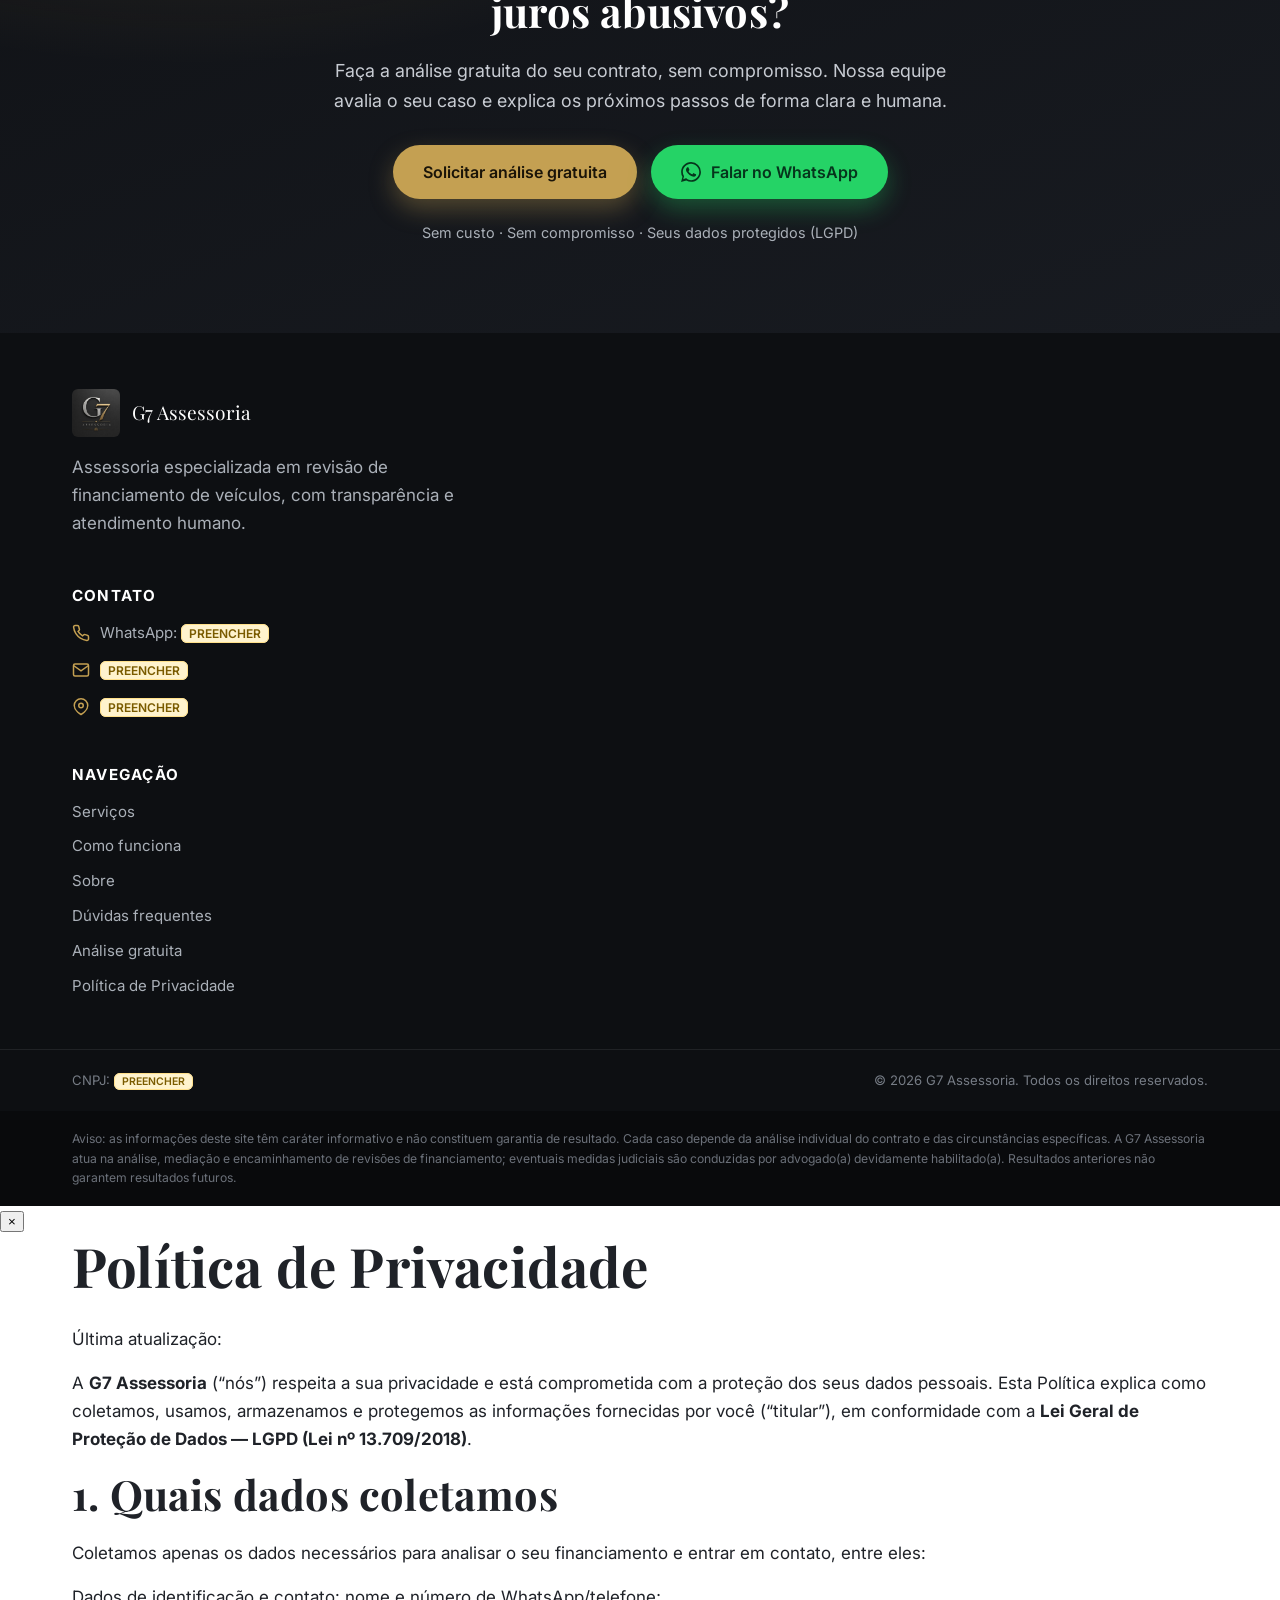
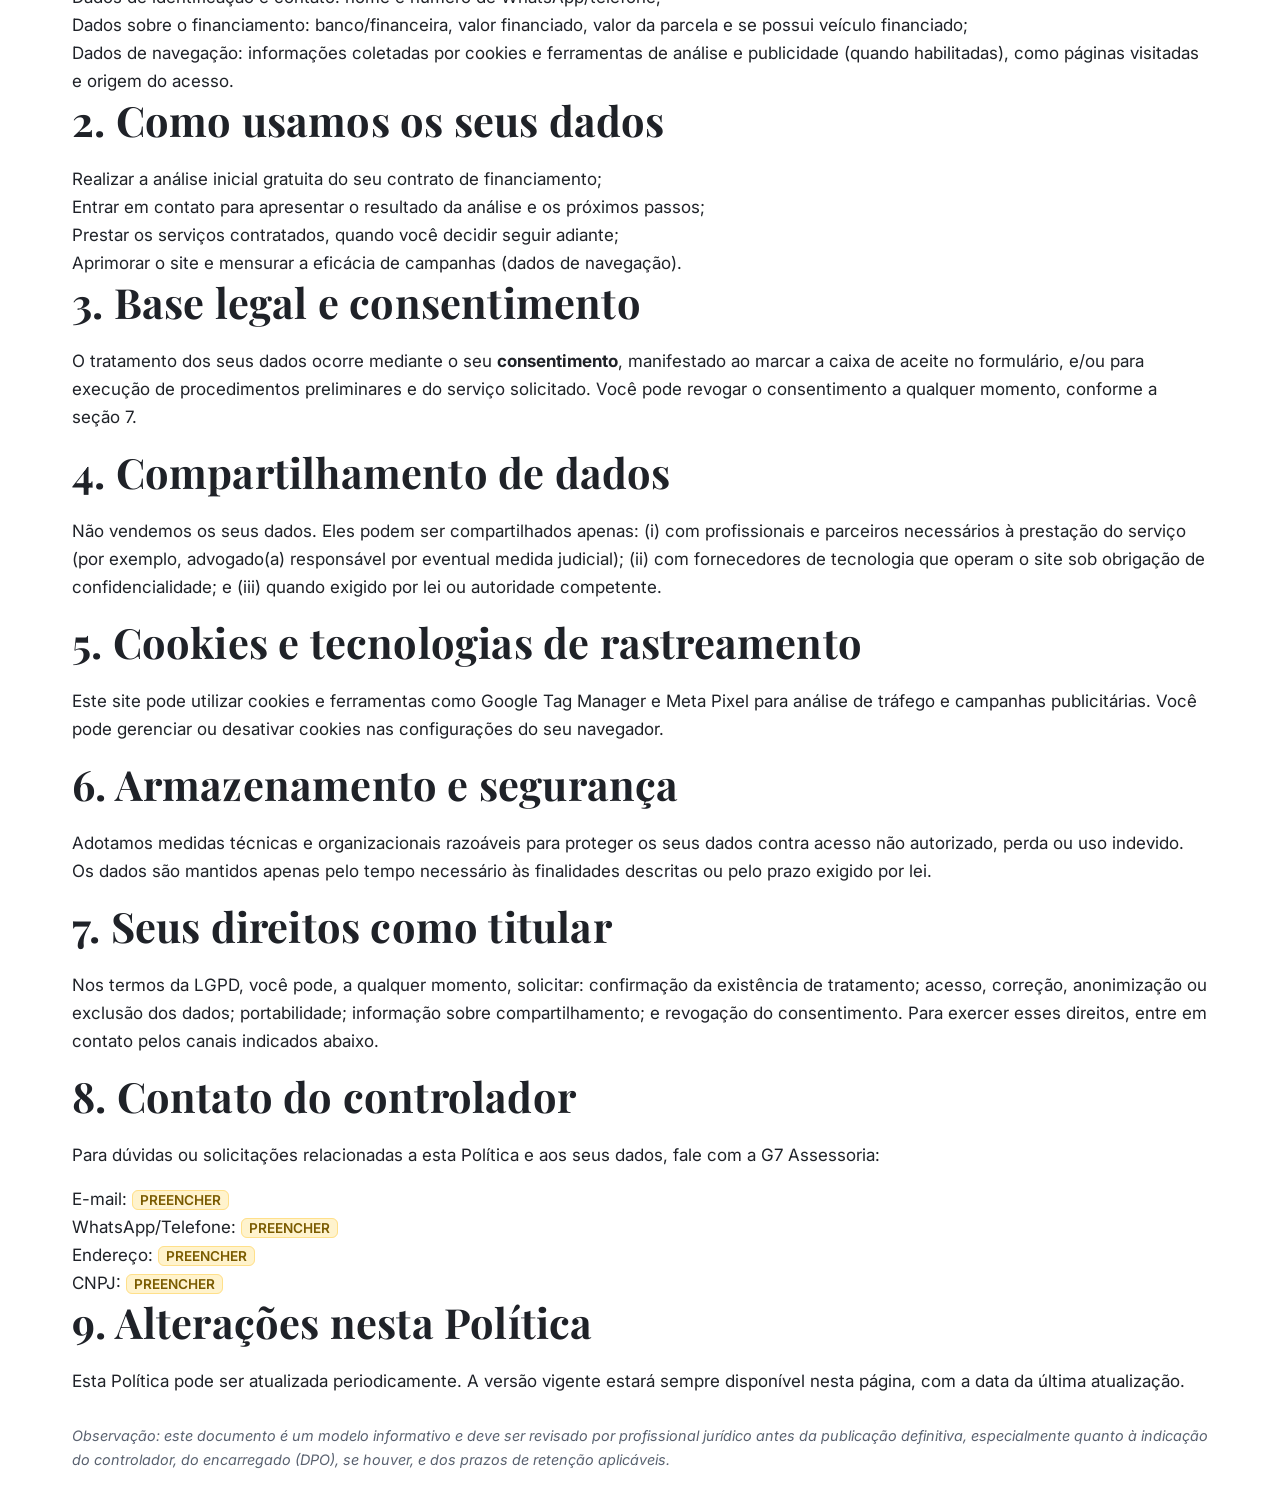
==== commit faa234fb: "Add files via upload" ====
--- a/index.html
+++ b/index.html
@@ -181,9 +181,23 @@
 .hero h1 em { font-style: normal; color: var(--gold); }
 .hero__sub { font-size: 1.18rem; color: #c4c8cf; max-width: 56ch; margin-bottom: 30px; }
 .hero__actions { display: flex; flex-wrap: wrap; gap: 14px; margin-bottom: 26px; }
-.hero__seals { display: flex; flex-wrap: wrap; gap: 18px 26px; }
-.hero__seal { display: inline-flex; align-items: center; gap: 9px; font-size: .9rem; color: #c9cdd4; }
+.hero__seals { display: flex; flex-direction: column; gap: 12px; margin-top: 6px; }
+.hero__seal { display: inline-flex; align-items: center; gap: 10px; font-size: .92rem; color: #c9cdd4; }
 .hero__seal svg { width: 19px; height: 19px; color: var(--gold); flex: none; }
+
+/* Formulário dentro do hero (foco em conversão) */
+.hero__form-wrap { width: 100%; }
+.form-card--hero { padding: 24px 26px 26px; border-top: 4px solid var(--gold); }
+.form-card__top { margin-bottom: 16px; }
+.form-card__badge { display: inline-block; font-size: .7rem; font-weight: 700; letter-spacing: .1em; color: #876a1c; background: rgba(196,160,82,.16); border: 1px solid rgba(196,160,82,.45); padding: 5px 12px; border-radius: 50px; margin-bottom: 12px; }
+.form-card__title { font-size: 1.5rem; line-height: 1.2; color: var(--navy); margin-bottom: 6px; }
+.form-card--hero .field { margin-bottom: 12px; }
+.form-card--hero .consent { margin: 6px 0 16px; }
+
+/* CTA final (convite que leva de volta ao formulário) */
+.cta__final { max-width: 780px; }
+.cta__actions { display: flex; flex-wrap: wrap; gap: 14px; justify-content: center; margin-top: 30px; }
+.cta__reassure { margin-top: 22px; font-size: .9rem; color: #aab0b8; }
 .hero__visual {
   position: relative; background: linear-gradient(160deg, rgba(255,255,255,.07), rgba(255,255,255,.02));
   border: 1px solid rgba(196,160,82,.25); border-radius: 20px; padding: 30px; box-shadow: var(--shadow-lg);
@@ -344,31 +358,7 @@
 /* =============================================================================
    BREAKPOINTS
    ========================================================================== */
-@media (min-width: 600px) {
-  .credbar__grid { grid-template-columns: repeat(2, 1fr); }
-  .grid--2 { grid-template-columns: repeat(2, 1fr); }
-  .footer__grid { grid-template-columns: 1.4fr 1fr; }
-}
-@media (min-width: 880px) {
-  .nav { display: flex; }
-  .header__cta { display: flex; }
-  .burger { display: none; }
-  .hero__grid { grid-template-columns: 1.1fr .9fr; }
-  .credbar__grid { grid-template-columns: repeat(4, 1fr); }
-  .grid--2 { grid-template-columns: repeat(2, 1fr); }
-  .grid--3 { grid-template-columns: repeat(3, 1fr); }
-  .grid--4 { grid-template-columns: repeat(4, 1fr); }
-  .problem__grid { grid-template-columns: 1.15fr .85fr; }
-  .steps { grid-template-columns: repeat(4, 1fr); }
-  .about__grid { grid-template-columns: 1fr 1fr; }
-  .cta__grid { grid-template-columns: 1fr 1.05fr; }
-  .footer__grid { grid-template-columns: 1.6fr 1fr 1fr; }
-  .field-row { grid-template-columns: 1fr 1fr; }
-}
-@media (min-width: 1024px) {
-  .section { padding: 90px 0; }
-}
-
+@media (min-width: 600
 
     .legal { max-width: 820px; margin: 0 auto; }
     .legal h2 { margin-top: 2em; font-size: 1.5rem; }
@@ -430,7 +420,7 @@
           <svg viewBox="0 0 24 24" fill="currentColor" aria-hidden="true"><path d="M.057 24l1.687-6.163a11.867 11.867 0 01-1.587-5.946C.16 5.335 5.495 0 12.05 0a11.82 11.82 0 018.413 3.488 11.82 11.82 0 013.48 8.414c-.003 6.557-5.338 11.892-11.893 11.892a11.9 11.9 0 01-5.688-1.448L.057 24zm6.597-3.807c1.676.995 3.276 1.591 5.392 1.592 5.448 0 9.886-4.434 9.889-9.885.002-5.462-4.415-9.89-9.881-9.892-5.452 0-9.887 4.434-9.889 9.884a9.86 9.86 0 001.51 5.26l-.999 3.648 3.978-1.607zm11.387-5.464c-.074-.124-.272-.198-.57-.347-.297-.149-1.758-.868-2.031-.967-.272-.099-.47-.149-.669.149-.198.297-.768.967-.941 1.165-.173.198-.347.223-.644.074-.297-.149-1.255-.462-2.39-1.475-.883-.788-1.48-1.761-1.653-2.059-.173-.297-.018-.458.13-.606.134-.133.297-.347.446-.521.151-.172.2-.296.3-.495.099-.198.05-.372-.025-.521-.075-.148-.669-1.611-.916-2.206-.242-.579-.487-.501-.669-.51l-.57-.01c-.198 0-.52.074-.792.372s-1.04 1.016-1.04 2.479 1.065 2.876 1.213 3.074c.149.198 2.095 3.2 5.076 4.487.709.306 1.263.489 1.694.626.712.226 1.36.194 1.872.118.571-.085 1.758-.719 2.006-1.413.247-.694.247-1.289.173-1.413z"/></svg>
           <span data-wa-display>WhatsApp</span>
         </a>
-        <a href="#contato" class="btn btn--primary">Análise Gratuita</a>
+        <a href="#analise" class="btn btn--primary">Análise Gratuita</a>
       </div>
 
       <button class="burger" id="burger" aria-label="Abrir menu" aria-expanded="false" aria-controls="mobile-nav">
@@ -446,7 +436,7 @@
     <a href="#sobre">Sobre</a>
     <a href="#faq">FAQ</a>
     <a href="#contato">Contato</a>
-    <a href="#contato" class="btn btn--primary btn--block">Análise Gratuita</a>
+    <a href="#analise" class="btn btn--primary btn--block">Análise Gratuita</a>
   </nav>
 
   <main>
@@ -465,7 +455,7 @@
               <svg viewBox="0 0 24 24" fill="currentColor" aria-hidden="true"><path d="M.057 24l1.687-6.163a11.867 11.867 0 01-1.587-5.946C.16 5.335 5.495 0 12.05 0a11.82 11.82 0 018.413 3.488 11.82 11.82 0 013.48 8.414c-.003 6.557-5.338 11.892-11.893 11.892a11.9 11.9 0 01-5.688-1.448L.057 24zm6.597-3.807c1.676.995 3.276 1.591 5.392 1.592 5.448 0 9.886-4.434 9.889-9.885.002-5.462-4.415-9.89-9.881-9.892-5.452 0-9.887 4.434-9.889 9.884a9.86 9.86 0 001.51 5.26l-.999 3.648 3.978-1.607zm11.387-5.464c-.074-.124-.272-.198-.57-.347-.297-.149-1.758-.868-2.031-.967-.272-.099-.47-.149-.669.149-.198.297-.768.967-.941 1.165-.173.198-.347.223-.644.074-.297-.149-1.255-.462-2.39-1.475-.883-.788-1.48-1.761-1.653-2.059-.173-.297-.018-.458.13-.606.134-.133.297-.347.446-.521.151-.172.2-.296.3-.495.099-.198.05-.372-.025-.521-.075-.148-.669-1.611-.916-2.206-.242-.579-.487-.501-.669-.51l-.57-.01c-.198 0-.52.074-.792.372s-1.04 1.016-1.04 2.479 1.065 2.876 1.213 3.074c.149.198 2.095 3.2 5.076 4.487.709.306 1.263.489 1.694.626.712.226 1.36.194 1.872.118.571-.085 1.758-.719 2.006-1.413.247-.694.247-1.289.173-1.413z"/></svg>
               Falar no WhatsApp
             </a>
-            <a href="#contato" class="btn btn--ghost">Solicitar análise gratuita</a>
+            <a href="#analise" class="btn btn--ghost">Preencher agora ↓</a>
           </div>
           <div class="hero__seals">
             <span class="hero__seal"><svg viewBox="0 0 24 24" fill="none" stroke="currentColor" stroke-width="2"><path d="M20 6L9 17l-5-5"/></svg> Sem custo para analisar seu contrato</span>
@@ -474,13 +464,56 @@
           </div>
         </div>
 
-        <aside class="hero__visual reveal" aria-label="Resumo da revisão">
-          <div class="card-title">O que a revisão pode incluir</div>
-          <div class="hero__stat-row"><i class="hr-ico"><svg viewBox="0 0 24 24" fill="none" stroke="currentColor" stroke-width="2"><path d="M3 17l6-6 4 4 8-8M21 7v6m0-6h-6"/></svg></i><span>Redução do valor das parcelas em casos de juros acima do praticado pelo mercado</span></div>
-          <div class="hero__stat-row"><i class="hr-ico"><svg viewBox="0 0 24 24" fill="none" stroke="currentColor" stroke-width="2"><rect x="3" y="11" width="18" height="10" rx="2"/><path d="M7 11V7a5 5 0 0110 0v4"/></svg></i><span>Suspensão de busca e apreensão e defesa do seu veículo</span></div>
-          <div class="hero__stat-row"><i class="hr-ico"><svg viewBox="0 0 24 24" fill="none" stroke="currentColor" stroke-width="2"><path d="M12 1v22M17 5H9.5a3.5 3.5 0 000 7h5a3.5 3.5 0 010 7H6"/></svg></i><span>Quitação do financiamento com possibilidade de desconto</span></div>
-          <div class="hero__stat-row"><i class="hr-ico"><svg viewBox="0 0 24 24" fill="none" stroke="currentColor" stroke-width="2"><path d="M17 11a5 5 0 10-10 0M2 21a8 8 0 0120 0M9 7h6"/></svg></i><span>Acordo direto com o banco por mediação extrajudicial</span></div>
-          <p class="hero__placeholder-note">Os resultados variam conforme a análise de cada contrato.</p>
+        <aside class="hero__form-wrap reveal" id="analise" aria-label="Formulário de análise gratuita">
+          <div class="form-card form-card--hero">
+            <div class="form-card__top">
+              <span class="form-card__badge">100% GRATUITO · SEM COMPROMISSO</span>
+              <h2 class="form-card__title">Solicite sua análise gratuita</h2>
+              <p class="form-sub">Descubra hoje se você paga juros abusivos. Leva menos de 1 minuto.</p>
+            </div>
+            <form id="lead-form" novalidate>
+              <div class="field">
+                <label for="nome">Nome completo <span class="req">*</span></label>
+                <input type="text" id="nome" name="nome" autocomplete="name" required />
+              </div>
+              <div class="field">
+                <label for="whatsapp">WhatsApp com DDD <span class="req">*</span></label>
+                <input type="tel" id="whatsapp" name="whatsapp" placeholder="(00) 00000-0000" autocomplete="tel" required />
+              </div>
+              <div class="field">
+                <label for="banco">Banco do financiamento <span class="req">*</span></label>
+                <input type="text" id="banco" name="banco" placeholder="Ex.: Banco do Brasil, Itaú, BV, Santander..." required />
+              </div>
+              <div class="field-row">
+                <div class="field">
+                  <label for="valor-financiado">Valor financiado</label>
+                  <input type="text" id="valor-financiado" name="valor_financiado" inputmode="numeric" placeholder="R$" />
+                </div>
+                <div class="field">
+                  <label for="valor-parcela">Valor da parcela</label>
+                  <input type="text" id="valor-parcela" name="valor_parcela" inputmode="numeric" placeholder="R$" />
+                </div>
+              </div>
+              <div class="field">
+                <label for="possui-veiculo">Já possui veículo financiado? <span class="req">*</span></label>
+                <select id="possui-veiculo" name="possui_veiculo" required>
+                  <option value="">Selecione</option>
+                  <option value="Sim">Sim</option>
+                  <option value="Não">Não</option>
+                </select>
+              </div>
+              <label class="consent">
+                <input type="checkbox" id="consent" name="consent" required />
+                <span>Autorizo a G7 Assessoria a entrar em contato e a tratar meus dados para fins desta análise, conforme a <a href="#" onclick="abrirPriv(event)">Política de Privacidade</a> e a LGPD (Lei nº 13.709/2018).</span>
+              </label>
+              <p class="form-error" id="form-error">Por favor, preencha os campos obrigatórios e aceite os termos.</p>
+              <button type="submit" class="btn btn--whatsapp btn--block">
+                <svg viewBox="0 0 24 24" fill="currentColor" aria-hidden="true"><path d="M.057 24l1.687-6.163a11.867 11.867 0 01-1.587-5.946C.16 5.335 5.495 0 12.05 0a11.82 11.82 0 018.413 3.488 11.82 11.82 0 013.48 8.414c-.003 6.557-5.338 11.892-11.893 11.892a11.9 11.9 0 01-5.688-1.448L.057 24zm6.597-3.807c1.676.995 3.276 1.591 5.392 1.592 5.448 0 9.886-4.434 9.889-9.885.002-5.462-4.415-9.89-9.881-9.892-5.452 0-9.887 4.434-9.889 9.884a9.86 9.86 0 001.51 5.26l-.999 3.648 3.978-1.607zm11.387-5.464c-.074-.124-.272-.198-.57-.347-.297-.149-1.758-.868-2.031-.967-.272-.099-.47-.149-.669.149-.198.297-.768.967-.941 1.165-.173.198-.347.223-.644.074-.297-.149-1.255-.462-2.39-1.475-.883-.788-1.48-1.761-1.653-2.059-.173-.297-.018-.458.13-.606.134-.133.297-.347.446-.521.151-.172.2-.296.3-.495.099-.198.05-.372-.025-.521-.075-.148-.669-1.611-.916-2.206-.242-.579-.487-.501-.669-.51l-.57-.01c-.198 0-.52.074-.792.372s-1.04 1.016-1.04 2.479 1.065 2.876 1.213 3.074c.149.198 2.095 3.2 5.076 4.487.709.306 1.263.489 1.694.626.712.226 1.36.194 1.872.118.571-.085 1.758-.719 2.006-1.413.247-.694.247-1.289.173-1.413z"/></svg>
+                Enviar e falar no WhatsApp
+              </button>
+              <p class="form-note">Ao enviar, abriremos o WhatsApp com seus dados já preenchidos. Resultados variam conforme a análise do contrato.</p>
+            </form>
+          </div>
         </aside>
       </div>
     </section>
@@ -682,69 +715,20 @@
       </div>
     </section>
 
-    <!-- ===================== CTA FINAL + FORMULÁRIO ===================== -->
+    <!-- ===================== CTA FINAL ===================== -->
     <section class="section cta" id="contato">
-      <div class="container cta__grid">
-        <div class="reveal">
-          <span class="eyebrow">Análise gratuita</span>
-          <h2>Descubra hoje se você paga juros abusivos</h2>
-          <p class="lead" style="color:#c8ccd3;">Preencha os dados do seu financiamento. Faremos a análise inicial sem custo e entraremos em contato pelo WhatsApp para explicar os próximos passos.</p>
-          <ul class="cta__benefits">
-            <li><svg viewBox="0 0 24 24" fill="none" stroke="currentColor" stroke-width="2"><path d="M20 6L9 17l-5-5"/></svg> Resposta rápida e atendimento humano</li>
-            <li><svg viewBox="0 0 24 24" fill="none" stroke="currentColor" stroke-width="2"><path d="M20 6L9 17l-5-5"/></svg> Sem compromisso e sem pegadinhas</li>
-            <li><svg viewBox="0 0 24 24" fill="none" stroke="currentColor" stroke-width="2"><path d="M20 6L9 17l-5-5"/></svg> Seus dados tratados conforme a LGPD</li>
-          </ul>
-          <p style="margin-top:24px;">Prefere falar agora?
-            <a href="#" data-wa-link style="color:var(--gold-light); font-weight:600; text-decoration:underline;">Chamar no WhatsApp</a>
-          </p>
-        </div>
-
-        <div class="form-card reveal">
-          <h3>Solicitar análise gratuita</h3>
-          <p class="form-sub">Leva menos de 1 minuto. Campos com <span style="color:#c0392b">*</span> são obrigatórios.</p>
-          <form id="lead-form" novalidate>
-            <div class="field">
-              <label for="nome">Nome completo <span class="req">*</span></label>
-              <input type="text" id="nome" name="nome" autocomplete="name" required />
-            </div>
-            <div class="field">
-              <label for="whatsapp">WhatsApp com DDD <span class="req">*</span></label>
-              <input type="tel" id="whatsapp" name="whatsapp" placeholder="(00) 00000-0000" autocomplete="tel" required />
-            </div>
-            <div class="field">
-              <label for="banco">Banco do financiamento <span class="req">*</span></label>
-              <input type="text" id="banco" name="banco" placeholder="Ex.: Banco do Brasil, Itaú, BV, Santander..." required />
-            </div>
-            <div class="field-row">
-              <div class="field">
-                <label for="valor-financiado">Valor financiado</label>
-                <input type="text" id="valor-financiado" name="valor_financiado" inputmode="numeric" placeholder="R$" />
-              </div>
-              <div class="field">
-                <label for="valor-parcela">Valor da parcela</label>
-                <input type="text" id="valor-parcela" name="valor_parcela" inputmode="numeric" placeholder="R$" />
-              </div>
-            </div>
-            <div class="field">
-              <label for="possui-veiculo">Já possui veículo financiado? <span class="req">*</span></label>
-              <select id="possui-veiculo" name="possui_veiculo" required>
-                <option value="">Selecione</option>
-                <option value="Sim">Sim</option>
-                <option value="Não">Não</option>
-              </select>
-            </div>
-            <label class="consent">
-              <input type="checkbox" id="consent" name="consent" required />
-              <span>Autorizo a G7 Assessoria a entrar em contato e a tratar meus dados para fins desta análise, conforme a <a href="#" onclick="abrirPriv(event)">Política de Privacidade</a> e a LGPD (Lei nº 13.709/2018).</span>
-            </label>
-            <p class="form-error" id="form-error">Por favor, preencha os campos obrigatórios e aceite os termos.</p>
-            <button type="submit" class="btn btn--whatsapp btn--block">
-              <svg viewBox="0 0 24 24" fill="currentColor" aria-hidden="true"><path d="M.057 24l1.687-6.163a11.867 11.867 0 01-1.587-5.946C.16 5.335 5.495 0 12.05 0a11.82 11.82 0 018.413 3.488 11.82 11.82 0 013.48 8.414c-.003 6.557-5.338 11.892-11.893 11.892a11.9 11.9 0 01-5.688-1.448L.057 24zm6.597-3.807c1.676.995 3.276 1.591 5.392 1.592 5.448 0 9.886-4.434 9.889-9.885.002-5.462-4.415-9.89-9.881-9.892-5.452 0-9.887 4.434-9.889 9.884a9.86 9.86 0 001.51 5.26l-.999 3.648 3.978-1.607zm11.387-5.464c-.074-.124-.272-.198-.57-.347-.297-.149-1.758-.868-2.031-.967-.272-.099-.47-.149-.669.149-.198.297-.768.967-.941 1.165-.173.198-.347.223-.644.074-.297-.149-1.255-.462-2.39-1.475-.883-.788-1.48-1.761-1.653-2.059-.173-.297-.018-.458.13-.606.134-.133.297-.347.446-.521.151-.172.2-.296.3-.495.099-.198.05-.372-.025-.521-.075-.148-.669-1.611-.916-2.206-.242-.579-.487-.501-.669-.51l-.57-.01c-.198 0-.52.074-.792.372s-1.04 1.016-1.04 2.479 1.065 2.876 1.213 3.074c.149.198 2.095 3.2 5.076 4.487.709.306 1.263.489 1.694.626.712.226 1.36.194 1.872.118.571-.085 1.758-.719 2.006-1.413.247-.694.247-1.289.173-1.413z"/></svg>
-              Enviar e falar no WhatsApp
-            </button>
-            <p class="form-note">Ao enviar, abriremos o WhatsApp com seus dados já preenchidos. Resultados variam conforme a análise do contrato.</p>
-          </form>
-        </div>
+      <div class="container center cta__final reveal">
+        <span class="eyebrow">Dê o primeiro passo</span>
+        <h2>Pronto para descobrir se você paga juros abusivos?</h2>
+        <p class="lead" style="color:#c8ccd3;">Faça a análise gratuita do seu contrato, sem compromisso. Nossa equipe avalia o seu caso e explica os próximos passos de forma clara e humana.</p>
+        <div class="cta__actions">
+          <a href="#analise" class="btn btn--primary">Solicitar análise gratuita</a>
+          <a href="#" class="btn btn--whatsapp" data-wa-link>
+            <svg viewBox="0 0 24 24" fill="currentColor" aria-hidden="true"><path d="M.057 24l1.687-6.163a11.867 11.867 0 01-1.587-5.946C.16 5.335 5.495 0 12.05 0a11.82 11.82 0 018.413 3.488 11.82 11.82 0 013.48 8.414c-.003 6.557-5.338 11.892-11.893 11.892a11.9 11.9 0 01-5.688-1.448L.057 24zm6.597-3.807c1.676.995 3.276 1.591 5.392 1.592 5.448 0 9.886-4.434 9.889-9.885.002-5.462-4.415-9.89-9.881-9.892-5.452 0-9.887 4.434-9.889 9.884a9.86 9.86 0 001.51 5.26l-.999 3.648 3.978-1.607zm11.387-5.464c-.074-.124-.272-.198-.57-.347-.297-.149-1.758-.868-2.031-.967-.272-.099-.47-.149-.669.149-.198.297-.768.967-.941 1.165-.173.198-.347.223-.644.074-.297-.149-1.255-.462-2.39-1.475-.883-.788-1.48-1.761-1.653-2.059-.173-.297-.018-.458.13-.606.134-.133.297-.347.446-.521.151-.172.2-.296.3-.495.099-.198.05-.372-.025-.521-.075-.148-.669-1.611-.916-2.206-.242-.579-.487-.501-.669-.51l-.57-.01c-.198 0-.52.074-.792.372s-1.04 1.016-1.04 2.479 1.065 2.876 1.213 3.074c.149.198 2.095 3.2 5.076 4.487.709.306 1.263.489 1.694.626.712.226 1.36.194 1.872.118.571-.085 1.758-.719 2.006-1.413.247-.694.247-1.289.173-1.413z"/></svg>
+            Falar no WhatsApp
+          </a>
+        </div>
+        <p class="cta__reassure">Sem custo &middot; Sem compromisso &middot; Seus dados protegidos (LGPD)</p>
       </div>
     </section>
   </main>
@@ -1310,3 +1294,4 @@
 <script>function abrirPriv(e){if(e)e.preventDefault();document.getElementById("privOverlay").style.display="block";document.body.style.overflow="hidden";}function fecharPriv(){document.getElementById("privOverlay").style.display="none";document.body.style.overflow="";}document.addEventListener("click",function(e){if(e.target.id==="privOverlay")fecharPriv();});</script>
 </body>
 </html>
+                                                                                                                                                                                                                                                                                                                                                                                                  
